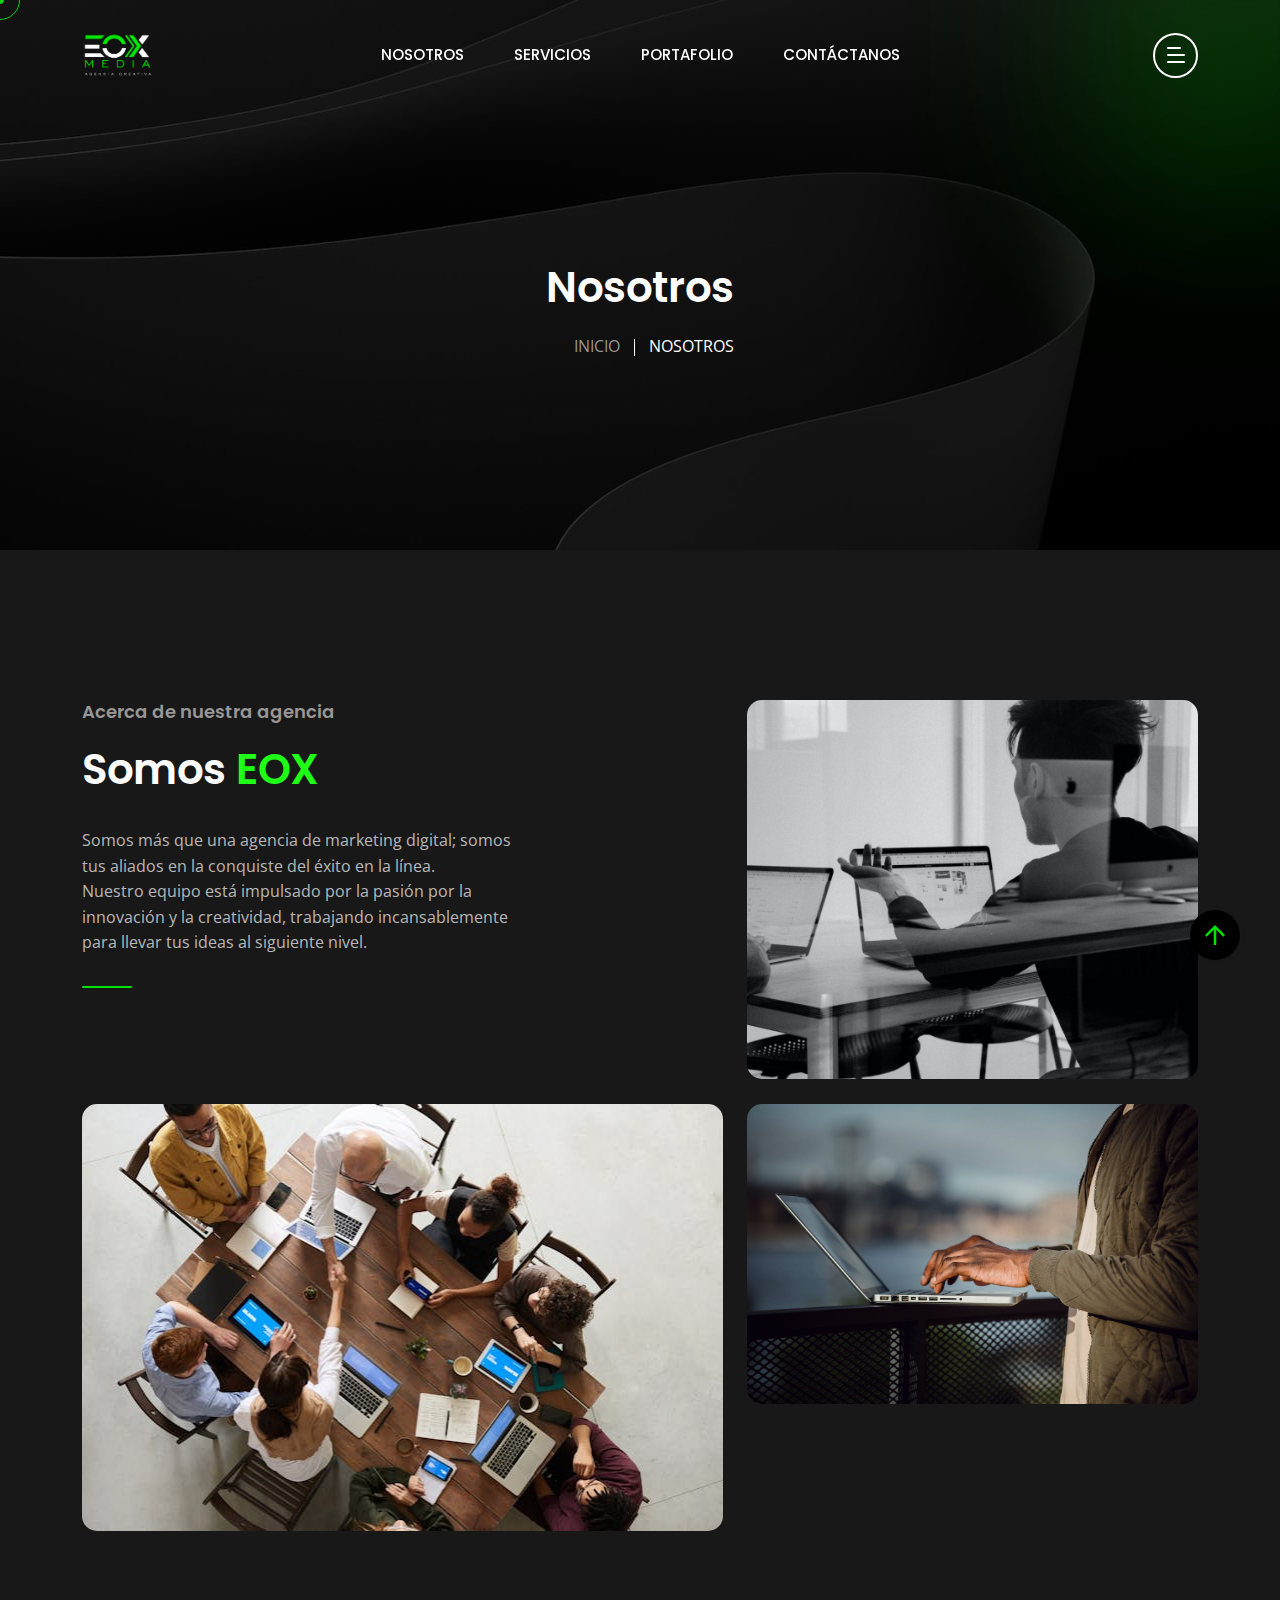
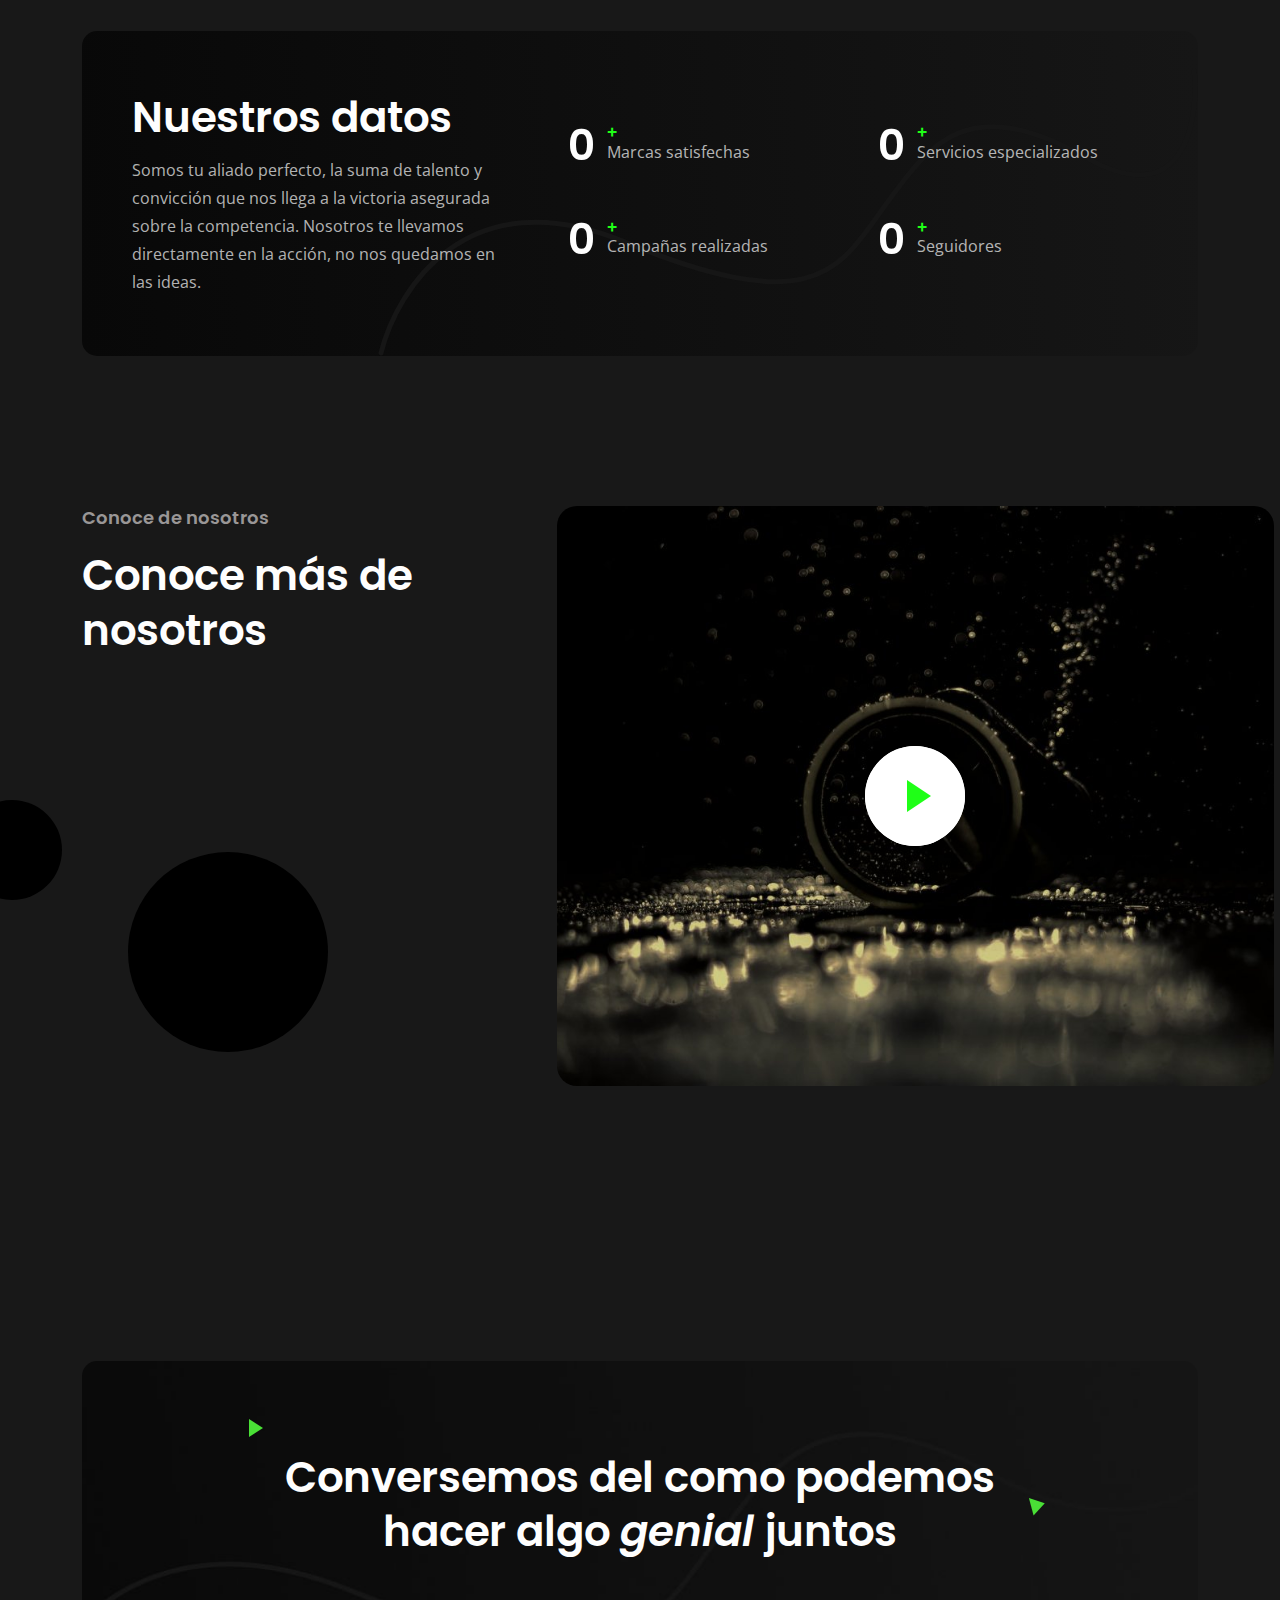
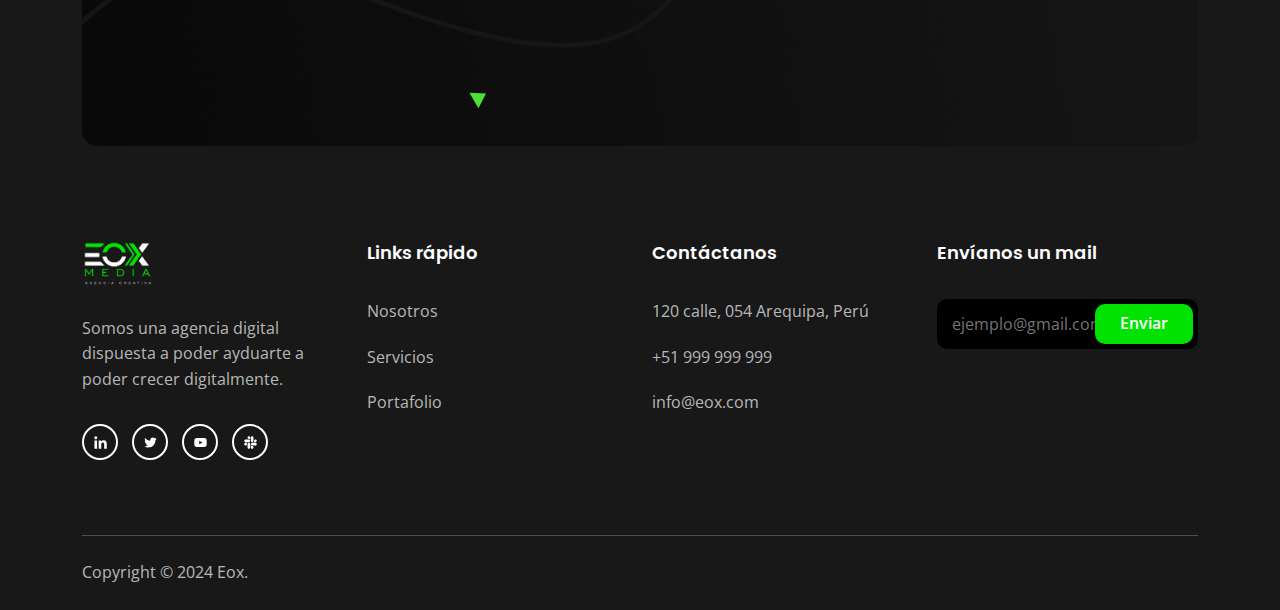
==== about.html @ 333c8440 "git" ====
<!DOCTYPE html>
<html class="no-js" lang="en">

<head>
  <!-- Meta Tags -->
  <meta charset="utf-8">
  <meta http-equiv="x-ua-compatible" content="ie=edge">
  <meta name="viewport" content="width=device-width, initial-scale=1">
  <meta name="author" content="Laralink">
  <!-- Favicon Icon -->
  <link rel="icon" href="assets/img/logo/eox_logo2.png">
  <!-- Site Title -->
  <title>EOX - Nosotros</title>
  <link rel="stylesheet" href="assets/css/plugins/bootstrap.min.css">
  <link rel="stylesheet" href="assets/css/plugins/lightgallery.min.css">
  <link rel="stylesheet" href="assets/css/plugins/slick.css">
  <link rel="stylesheet" href="assets/css/plugins/lightgallery.min.css">
  <link rel="stylesheet" href="assets/css/plugins/animate.css">
  <link rel="stylesheet" href="assets/css/style.css">
</head>

<body>
  <div class="cs-preloader cs-center">
    <div class="cs-preloader_in"></div>
  </div>
  <!-- Start Header Section -->
  <header class="cs-site_header cs-style1 text-uppercase cs-sticky_header">
    <div class="cs-main_header">
      <div class="container">
        <div class="cs-main_header_in">
          <div class="cs-main_header_left">
            <a class="cs-site_branding" href="index.html">
              <img src="assets/img/logo/eox_logo.png" alt="Logo">
            </a>
          </div>
          <div class="cs-main_header_center">
            <div class="cs-nav cs-primary_font cs-medium">
              <ul class="cs-nav_list">
                <li><a href="about.html">Nosotros</a></li>
                <li><a href="about.html">Servicios</a></li>
                <li><a href="about.html">Portafolio</a></li>
                <li><a href="about.html">Contáctanos</a></li>
              </ul>
            </div>
          </div>
          <div class="cs-main_header_right">
            <div class="cs-toolbox">
              <span class="cs-icon_btn">
                <span class="cs-icon_btn_in">
                  <span></span>
                  <span></span>
                  <span></span>
                  <span></span>
                </span>
              </span>
            </div>
          </div>
        </div>
      </div>
    </div>
  </header>
  <div class="cs-side_header">
    <button class="cs-close"></button>
    <div class="cs-side_header_overlay"></div>
    <div class="cs-side_header_in">
      <div class="cs-side_header_shape"></div>
      <a class="cs-site_branding" href="index.html">
        <img src="assets/img/logo/eox_logo.png" alt="Logo">
      </a>
      <div class="cs-side_header_box">
        <h2 class="cs-side_header_heading">¿Deseas contratar nuestros servicios? <br></h2>
      </div>
      <div class="cs-side_header_box">
        <h3 class="cs-side_header_title cs-primary_color">¡Contáctanos!</h3>
        <ul class="cs-contact_info cs-style1 cs-mp0">
          <li>
            <svg width="18" height="18" viewBox="0 0 18 18" fill="none" xmlns="http://www.w3.org/2000/svg">
              <path
                d="M17 12.5C15.75 12.5 14.55 12.3 13.43 11.93C13.08 11.82 12.69 11.9 12.41 12.17L10.21 14.37C7.38 12.93 5.06 10.62 3.62 7.79L5.82 5.58C6.1 5.31 6.18 4.92 6.07 4.57C5.7 3.45 5.5 2.25 5.5 1C5.5 0.45 5.05 0 4.5 0H1C0.45 0 0 0.45 0 1C0 10.39 7.61 18 17 18C17.55 18 18 17.55 18 17V13.5C18 12.95 17.55 12.5 17 12.5ZM9 0V10L12 7H18V0H9Z"
                fill="#17ff64" />
            </svg>
            <span>+51 999 999 999</span>
          </li>
          <li>
            <svg width="20" height="18" viewBox="0 0 20 18" fill="none" xmlns="http://www.w3.org/2000/svg">
              <path
                d="M20 6.98V16C20 17.1 19.1 18 18 18H2C0.9 18 0 17.1 0 16V4C0 2.9 0.9 2 2 2H12.1C12.04 2.32 12 2.66 12 3C12 4.48 12.65 5.79 13.67 6.71L10 9L2 4V6L10 11L15.3 7.68C15.84 7.88 16.4 8 17 8C18.13 8 19.16 7.61 20 6.98ZM14 3C14 4.66 15.34 6 17 6C18.66 6 20 4.66 20 3C20 1.34 18.66 0 17 0C15.34 0 14 1.34 14 3Z"
                fill="#17ff64" />
            </svg>
            <span>info@eox.com</span>
          </li>
          <li>
            <svg width="14" height="20" viewBox="0 0 14 20" fill="none" xmlns="http://www.w3.org/2000/svg">
              <path
                d="M7 0C3.13 0 0 3.13 0 7C0 12.25 7 20 7 20C7 20 14 12.25 14 7C14 3.13 10.87 0 7 0ZM7 9.5C5.62 9.5 4.5 8.38 4.5 7C4.5 5.62 5.62 4.5 7 4.5C8.38 4.5 9.5 5.62 9.5 7C9.5 8.38 8.38 9.5 7 9.5Z"
                fill="#17ff64" />
            </svg>
            <span>120 calle, 054 <br>Arequipa, Perú</span>
          </li>
        </ul>
      </div>
      <div class="cs-side_header_box">
        <h3 class="cs-side_header_title cs-primary_color">Envianos un mail</h3>
        <div class="cs-newsletter cs-style1">
          <form action="#" class="cs-newsletter_form">
            <input type="email" class="cs-newsletter_input" placeholder="ejemplo@gmail.com">
            <button class="cs-newsletter_btn"><span>Enviar</span></button>
          </form>
        </div>
      </div>
    </div>
  </div>
  <!-- End Header Section -->
  <!-- Start Hero -->
  <div class="cs-page_heading cs-style1 cs-center text-center cs-bg" data-src="assets/img/about_hero_bg.jpeg">
    <div class="container">
      <div class="cs-page_heading_in">
        <h1 class="cs-page_title cs-font_50 cs-white_color">Nosotros</h1>
        <ol class="breadcrumb text-uppercase">
          <li class="breadcrumb-item">
            <a href="index.html">Inicio</a>
          </li>
          <li class="breadcrumb-item active">Nosotros</li>
        </ol>
      </div>
    </div>
  </div>
  <!-- End Hero -->
  <div class="cs-height_150 cs-height_lg_80"></div>
  <section>
    <div class="container">
      <div class="row">
        <div class="col-xl-5 col-lg-7">
          <div class="cs-section_heading cs-style1">
            <h3 class="cs-section_subtitle">Acerca de nuestra agencia</h3>
            <h2 class="cs-section_title">Somos <span class="cs-accent_color">EOX</span> <br></h2>
            <div class="cs-height_30 cs-height_lg_20"></div>
            <p class="cs-m0">Somos más que una agencia de marketing digital; somos tus aliados en la conquiste del éxito
              en la línea.<br>Nuestro equipo está impulsado por la pasión por la innovación y la creatividad, trabajando
              incansablemente para llevar tus ideas al siguiente nivel.</p>
            <div class="cs-height_30 cs-height_lg_30"></div>
            <div class="cs-separator cs-accent_bg"></div>
            <div class="cs-height_25 cs-height_lg_40"></div>
          </div>
        </div>
        <div class="col-lg-5 offset-xl-2">
          <img src="assets/img/about_img_1.jpeg" alt="" class="w-100 cs-radius_15">
          <div class="cs-height_25 cs-height_lg_25"></div>
        </div>
        <div class="col-lg-7">
          <img src="assets/img/about2.jpg" alt="" class="w-100 cs-radius_15">
          <div class="cs-height_25 cs-height_lg_25"></div>
        </div>
        <div class="col-lg-5">
          <img src="assets/img/about3.jpg" alt="" class="w-100 cs-radius_15">
          <div class="cs-height_25 cs-height_lg_25"></div>
        </div>
      </div>
    </div>
  </section>
  <div class="cs-height_75 cs-height_lg_55"></div>
  <!-- Start FunFact -->
  <section>
    <div class="container">
      <div class="cs-funfact_wrap">
        <div class="cs-funfact_shape" data-src="assets/img/funfact_shape_bg.svg"></div>
        <div class="cs-funfact_left">
          <div class="cs-funfact_heading">
            <h2>Nuestros datos</h2>
            <p>Somos tu aliado perfecto, la suma de talento y convicción que nos llega a la victoria asegurada sobre la
              competencia. Nosotros te llevamos directamente en la acción, no nos quedamos en las ideas.</p>
          </div>
        </div>
        <div class="cs-funfact_right">
          <div class="cs-funfacts">
            <div class="cs-funfact cs-style1">
              <div class="cs-funfact_number cs-primary_font cs-semi_bold cs-primary_color">
                <span data-count-to="100" class="odometer"></span>
              </div>
              <div class="cs-funfact_text">
                <span class="cs-accent_color">+</span>
                <p>Marcas satisfechas</p>
              </div>
            </div>
            <div class="cs-funfact cs-style1">
              <div class="cs-funfact_number cs-primary_font cs-semi_bold cs-primary_color">
                <span data-count-to="10" class="odometer"></span>
              </div>
              <div class="cs-funfact_text">
                <span class="cs-accent_color">+</span>
                <p>Servicios especializados</p>
              </div>
            </div>
            <div class="cs-funfact cs-style1">
              <div class="cs-funfact_number cs-primary_font cs-semi_bold cs-primary_color">
                <span data-count-to="30" class="odometer"></span>
              </div>
              <div class="cs-funfact_text">
                <span class="cs-accent_color">+</span>
                <p>Campañas realizadas</p>
              </div>
            </div>
            <div class="cs-funfact cs-style1">
              <div class="cs-funfact_number cs-primary_font cs-semi_bold cs-primary_color">
                <span data-count-to="150" class="odometer"></span>
              </div>
              <div class="cs-funfact_text">
                <span class="cs-accent_color">+</span>
                <p>Seguidores</p>
              </div>
            </div>
          </div>
        </div>
      </div>
    </div>
  </section>
  <!-- End FunFact -->
  <!-- Start Video Block Section -->
  <section class="cs-shape_wrap_4 cs-parallax">
    <div class="cs-shape_4 cs-to_up"></div>
    <div class="cs-shape_4 cs-to_right"></div>
    <div class="cs-height_150 cs-height_lg_80"></div>
    <div class="container">
      <div class="row">
        <div class="col-lg-5 col-xl-4">
          <div class="cs-section_heading cs-style1">
            <h3 class="cs-section_subtitle">Conoce de nosotros</h3>
            <h2 class="cs-section_title">Conoce más de nosotros</h2>
            <div class="cs-height_45 cs-height_lg_20"></div>
            <a href="about.html" class="cs-text_btn wow fadeInLeft" data-wow-duration="0.8s" data-wow-delay="0.2s">
              <svg width="26" height="12" viewBox="0 0 26 12" fill="none" xmlns="http://www.w3.org/2000/svg">
                <path
                  d="M25.5303 6.53033C25.8232 6.23744 25.8232 5.76256 25.5303 5.46967L20.7574 0.696699C20.4645 0.403806 19.9896 0.403806 19.6967 0.696699C19.4038 0.989593 19.4038 1.46447 19.6967 1.75736L23.9393 6L19.6967 10.2426C19.4038 10.5355 19.4038 11.0104 19.6967 11.3033C19.9896 11.5962 20.4645 11.5962 20.7574 11.3033L25.5303 6.53033ZM0 6.75H25V5.25H0V6.75Z"
                  fill="currentColor"></path>
              </svg>
            </a>
          </div>
          <div class="cs-height_45 cs-height_lg_45"></div>
        </div>
        <div class="col-lg-7 offset-xl-1">
          <div class="cs-half_screen">
            <a href="https://www.youtube.com/watch?v=aWjULkeiQbQ"
              class="cs-video_block cs-style1 cs-size1 cs-video_open cs-bg" data-src="assets/img/video_bg.jpeg">
              <span class="cs-player_btn cs-accent_color">
                <span></span>
              </span>
            </a>
          </div>
        </div>
      </div>
    </div>
    <div class="cs-height_125 cs-height_lg_70"></div>
  </section>
  <!-- End Video Block Section -->

  <div class="cs-height_150 cs-height_lg_80"></div>
  <!-- Start CTA -->
  <section>
    <div class="container">
      <div class="cs-cta cs-style1 cs-bg text-center cs-shape_wrap_1 cs-position_1" data-src="assets/img/cta_bg.jpeg">
        <div class="cs-shape_1"></div>
        <div class="cs-shape_1"></div>
        <div class="cs-shape_1"></div>
        <div class="cs-cta_in">
          <h2 class="cs-cta_title cs-semi_bold cs-m0">Conversemos del como podemos <br>hacer algo <i>genial<span>
              </span> </i> juntos</h2>
          <div class="cs-height_70 cs-height_lg_30"></div>
          <a href="contact.html" class="cs-text_btn wow fadeInUp" data-wow-duration="0.8s" data-wow-delay="0.2s">
            <span>Conversemos</span>
            <svg width="26" height="12" viewBox="0 0 26 12" fill="none" xmlns="http://www.w3.org/2000/svg">
              <path
                d="M25.5307 6.53033C25.8236 6.23744 25.8236 5.76256 25.5307 5.46967L20.7577 0.696699C20.4648 0.403806 19.99 0.403806 19.6971 0.696699C19.4042 0.989593 19.4042 1.46447 19.6971 1.75736L23.9397 6L19.6971 10.2426C19.4042 10.5355 19.4042 11.0104 19.6971 11.3033C19.99 11.5962 20.4648 11.5962 20.7577 11.3033L25.5307 6.53033ZM0.000366211 6.75H25.0004V5.25H0.000366211V6.75Z"
                fill="currentColor" />
            </svg>
          </a>
        </div>
      </div>
    </div>
  </section>
  <!-- End CTA -->
  <!-- Start Footer -->
  <footer class="cs-fooer">
    <div class="cs-fooer_main">
      <div class="container">
        <div class="row">
          <div class="col-lg-3 col-sm-6">
            <div class="cs-footer_item">
              <div class="cs-text_widget cs-site_branding">
                <img src="assets/img/logo/eox_logo.png" alt="">
                <p>Somos una agencia digital dispuesta a poder ayduarte a poder crecer digitalmente.</p>
              </div>
              <div class="cs-social_btns cs-style1">
                <a href="#" class="cs-center">
                  <svg width="15" height="15" viewBox="0 0 15 15" fill="none" xmlns="http://www.w3.org/2000/svg">
                    <path
                      d="M4.04799 13.7497H1.45647V5.4043H4.04799V13.7497ZM2.75084 4.2659C1.92215 4.2659 1.25 3.57952 1.25 2.75084C1.25 2.35279 1.40812 1.97105 1.68958 1.68958C1.97105 1.40812 2.35279 1.25 2.75084 1.25C3.14888 1.25 3.53063 1.40812 3.81209 1.68958C4.09355 1.97105 4.25167 2.35279 4.25167 2.75084C4.25167 3.57952 3.57924 4.2659 2.75084 4.2659ZM13.7472 13.7497H11.1613V9.68722C11.1613 8.71903 11.1417 7.4774 9.81389 7.4774C8.46652 7.4774 8.26004 8.5293 8.26004 9.61747V13.7497H5.67132V5.4043H8.15681V6.54269H8.19308C8.53906 5.887 9.38421 5.19503 10.6451 5.19503C13.2679 5.19503 13.75 6.92215 13.75 9.16546V13.7497H13.7472Z"
                      fill="white" />
                  </svg>
                </a>
                <a href="#" class="cs-center">
                  <svg width="13" height="11" viewBox="0 0 13 11" fill="none" xmlns="http://www.w3.org/2000/svg">
                    <path
                      d="M11.4651 2.95396C11.4731 3.065 11.4731 3.17606 11.4731 3.2871C11.4731 6.67383 8.89535 10.5761 4.18402 10.5761C2.73255 10.5761 1.38421 10.1557 0.25 9.42608C0.456226 9.44986 0.654494 9.4578 0.868655 9.4578C2.06629 9.4578 3.16879 9.0533 4.04918 8.36326C2.92291 8.33946 1.97906 7.60183 1.65386 6.5866C1.81251 6.61038 1.97112 6.62624 2.1377 6.62624C2.36771 6.62624 2.59774 6.59451 2.81188 6.53901C1.63802 6.30105 0.757595 5.26996 0.757595 4.02472V3.99301C1.09864 4.18336 1.49524 4.30233 1.91558 4.31818C1.22554 3.85814 0.773464 3.07294 0.773464 2.1846C0.773464 1.70872 0.900344 1.27249 1.12244 0.891774C2.38355 2.44635 4.27919 3.46156 6.40481 3.57262C6.36516 3.38226 6.34136 3.184 6.34136 2.9857C6.34136 1.57388 7.4835 0.423828 8.90323 0.423828C9.64086 0.423828 10.3071 0.733156 10.7751 1.23284C11.354 1.1218 11.9093 0.907643 12.401 0.614185C12.2106 1.20906 11.8061 1.70875 11.2748 2.02598C11.7903 1.97049 12.29 1.82769 12.75 1.62942C12.4011 2.13702 11.9648 2.5891 11.4651 2.95396V2.95396Z"
                      fill="white" />
                  </svg>
                </a>
                <a href="#" class="cs-center">
                  <svg width="13" height="9" viewBox="0 0 13 9" fill="none" xmlns="http://www.w3.org/2000/svg">
                    <path
                      d="M12.4888 1.48066C12.345 0.939353 11.9215 0.513038 11.3837 0.368362C10.4089 0.105469 6.5 0.105469 6.5 0.105469C6.5 0.105469 2.59116 0.105469 1.61633 0.368362C1.07853 0.513061 0.65496 0.939353 0.5112 1.48066C0.25 2.4618 0.25 4.50887 0.25 4.50887C0.25 4.50887 0.25 6.55595 0.5112 7.53709C0.65496 8.0784 1.07853 8.48695 1.61633 8.63163C2.59116 8.89452 6.5 8.89452 6.5 8.89452C6.5 8.89452 10.4088 8.89452 11.3837 8.63163C11.9215 8.48695 12.345 8.0784 12.4888 7.53709C12.75 6.55595 12.75 4.50887 12.75 4.50887C12.75 4.50887 12.75 2.4618 12.4888 1.48066V1.48066ZM5.22158 6.36746V2.65029L8.48861 4.50892L5.22158 6.36746V6.36746Z"
                      fill="white" />
                  </svg>
                </a>
                <a href="#" class="cs-center">
                  <svg width="13" height="13" viewBox="0 0 13 13" fill="none" xmlns="http://www.w3.org/2000/svg">
                    <path
                      d="M2.87612 8.149C2.87612 8.87165 2.28571 9.46205 1.56306 9.46205C0.840402 9.46205 0.25 8.87165 0.25 8.149C0.25 7.42634 0.840402 6.83594 1.56306 6.83594H2.87612V8.149ZM3.53795 8.149C3.53795 7.42634 4.12835 6.83594 4.851 6.83594C5.57366 6.83594 6.16406 7.42634 6.16406 8.149V11.4369C6.16406 12.1596 5.57366 12.75 4.851 12.75C4.12835 12.75 3.53795 12.1596 3.53795 11.4369V8.149ZM4.851 2.87612C4.12835 2.87612 3.53795 2.28571 3.53795 1.56306C3.53795 0.840402 4.12835 0.25 4.851 0.25C5.57366 0.25 6.16406 0.840402 6.16406 1.56306V2.87612H4.851V2.87612ZM4.851 3.53795C5.57366 3.53795 6.16406 4.12835 6.16406 4.851C6.16406 5.57366 5.57366 6.16406 4.851 6.16406H1.56306C0.840402 6.16406 0.25 5.57366 0.25 4.851C0.25 4.12835 0.840402 3.53795 1.56306 3.53795H4.851V3.53795ZM10.1239 4.851C10.1239 4.12835 10.7143 3.53795 11.4369 3.53795C12.1596 3.53795 12.75 4.12835 12.75 4.851C12.75 5.57366 12.1596 6.16406 11.4369 6.16406H10.1239V4.851V4.851ZM9.46205 4.851C9.46205 5.57366 8.87165 6.16406 8.149 6.16406C7.42634 6.16406 6.83594 5.57366 6.83594 4.851V1.56306C6.83594 0.840402 7.42634 0.25 8.149 0.25C8.87165 0.25 9.46205 0.840402 9.46205 1.56306V4.851V4.851ZM8.149 10.1239C8.87165 10.1239 9.46205 10.7143 9.46205 11.4369C9.46205 12.1596 8.87165 12.75 8.149 12.75C7.42634 12.75 6.83594 12.1596 6.83594 11.4369V10.1239H8.149ZM8.149 9.46205C7.42634 9.46205 6.83594 8.87165 6.83594 8.149C6.83594 7.42634 7.42634 6.83594 8.149 6.83594H11.4369C12.1596 6.83594 12.75 7.42634 12.75 8.149C12.75 8.87165 12.1596 9.46205 11.4369 9.46205H8.149Z"
                      fill="white" />
                  </svg>
                </a>
              </div>
            </div>
          </div>
          <div class="col-lg-3 col-sm-6">
            <div class="cs-footer_item">
              <h2 class="cs-widget_title">Links rápido</h2>
              <ul class="cs-menu_widget cs-mp0">
                <li><a href="service-details.html">Nosotros</a></li>
                <li><a href="service-details.html">Servicios</a></li>
                <li><a href="service-details.html">Portafolio</a></li>
              </ul>
            </div>
          </div>
          <div class="col-lg-3 col-sm-6">
            <div class="cs-footer_item">
              <h2 class="cs-widget_title">Contáctanos</h2>
              <ul class="cs-menu_widget cs-mp0">
                <li>120 calle, 054 Arequipa, Perú</li>
                <li>+51 999 999 999</li>
                <li>info@eox.com</li>
              </ul>
            </div>
          </div>
          <div class="col-lg-3 col-sm-6">
            <div class="cs-footer_item">
              <h2 class="cs-widget_title">Envíanos un mail</h2>
              <div class="cs-newsletter cs-style1">
                <form action="#" class="cs-newsletter_form">
                  <input type="email" class="cs-newsletter_input" placeholder="ejemplo@gmail.com">
                  <button class="cs-newsletter_btn"><span>Enviar</span></button>
                </form>
              </div>
            </div>
          </div>
        </div>
      </div>
    </div>
    <div class="container">
      <div class="cs-bottom_footer">
        <div class="cs-bottom_footer_left">
          <div class="cs-copyright">Copyright © 2024 Eox.</div>
        </div>
      </div>
    </div>
  </footer>
  <!-- End Footer -->
  <span class="cs-scrollup">
    <svg width="20" height="20" viewBox="0 0 20 20" fill="none" xmlns="http://www.w3.org/2000/svg">
      <path d="M0 10L1.7625 11.7625L8.75 4.7875V20H11.25V4.7875L18.225 11.775L20 10L10 0L0 10Z" fill="currentColor" />
    </svg>
  </span>
  <!-- Start Video Popup -->
  <div class="cs-video_popup">
    <div class="cs-video_popup_overlay"></div>
    <div class="cs-video_popup_content">
      <div class="cs-video_popup_layer"></div>
      <div class="cs-video_popup_container">
        <div class="cs-video_popup_align">
          <div class="embed-responsive embed-responsive-16by9">
            <iframe class="embed-responsive-item" src="about:blank"></iframe>
          </div>
        </div>
        <div class="cs-video_popup_close"></div>
      </div>
    </div>
  </div>
  <!-- End Video Popup -->
  <!-- Script -->
  <script src="assets/js/plugins/jquery-3.6.0.min.js"></script>
  <script src="assets/js/plugins/isotope.pkg.min.js"></script>
  <script src="assets/js/plugins/jquery.slick.min.js"></script>
  <script src="assets/js/plugins/jquery.counter.min.js"></script>
  <script src="assets/js/plugins/lightgallery.min.js"></script>
  <script src="assets/js/plugins/wow.min.js"></script>
  <script src="assets/js/plugins/gsap.min.js"></script>
  <script src="assets/js/main.js"></script>
</body>

</html>
---- assets/css/plugins/lightgallery.min.css ----
.lg-sub-html,
.lg-toolbar {
  background-color: transparent;
}
@font-face {
  font-family: lg;
  src: url(../../fonts/lg.eot?n1z373);
  src: url(../../fonts/lg.eot?#iefixn1z373) format("embedded-opentype"),
    url(../../fonts/lg.woff?n1z373) format("woff"),
    url(../../fonts/lg.ttf?n1z373) format("truetype"),
    url(../../fonts/lg.svg?n1z373#lg) format("svg");
  font-weight: 400;
  font-style: normal;
}
.lg-icon {
  font-family: lg;
  speak: none;
  font-style: normal;
  font-weight: 400;
  font-variant: normal;
  text-transform: none;
  line-height: 1;
  -webkit-font-smoothing: antialiased;
  -moz-osx-font-smoothing: grayscale;
}
.lg-actions .lg-next,
.lg-actions .lg-prev {
  background-color: transparent;
  border-radius: 2px;
  color: #111;
  cursor: pointer;
  display: block;
  font-size: 22px;
  margin-top: -10px;
  padding: 8px 10px 9px;
  position: absolute;
  top: 50%;
  z-index: 1080;
  border: none;
  outline: 0;
}
.lg-actions .lg-next.disabled,
.lg-actions .lg-prev.disabled {
  pointer-events: none;
  opacity: 0.5;
}
.lg-actions .lg-next:hover,
.lg-actions .lg-prev:hover {
  color: rgba(17, 17, 17, 0.7);
}
.lg-actions .lg-next {
  right: 20px;
}
.lg-actions .lg-next:before {
  content: "\e095";
}
.lg-actions .lg-prev {
  left: 20px;
}
.lg-actions .lg-prev:after {
  content: "\e094";
}
@-webkit-keyframes lg-right-end {
  0%,
  100% {
    left: 0;
  }
  50% {
    left: -30px;
  }
}
@-moz-keyframes lg-right-end {
  0%,
  100% {
    left: 0;
  }
  50% {
    left: -30px;
  }
}
@-ms-keyframes lg-right-end {
  0%,
  100% {
    left: 0;
  }
  50% {
    left: -30px;
  }
}
@keyframes lg-right-end {
  0%,
  100% {
    left: 0;
  }
  50% {
    left: -30px;
  }
}
@-webkit-keyframes lg-left-end {
  0%,
  100% {
    left: 0;
  }
  50% {
    left: 30px;
  }
}
@-moz-keyframes lg-left-end {
  0%,
  100% {
    left: 0;
  }
  50% {
    left: 30px;
  }
}
@-ms-keyframes lg-left-end {
  0%,
  100% {
    left: 0;
  }
  50% {
    left: 30px;
  }
}
@keyframes lg-left-end {
  0%,
  100% {
    left: 0;
  }
  50% {
    left: 30px;
  }
}
.lg-outer.lg-right-end .lg-object {
  -webkit-animation: lg-right-end 0.3s;
  -o-animation: lg-right-end 0.3s;
  animation: lg-right-end 0.3s;
  position: relative;
}
.lg-outer.lg-left-end .lg-object {
  -webkit-animation: lg-left-end 0.3s;
  -o-animation: lg-left-end 0.3s;
  animation: lg-left-end 0.3s;
  position: relative;
}
.lg-toolbar {
  z-index: 1082;
  left: 0;
  position: absolute;
  top: 0;
  width: 100%;
}
.lg-toolbar .lg-icon {
  color: #111;
  cursor: pointer;
  float: right;
  font-size: 24px;
  height: 47px;
  line-height: 27px;
  padding: 10px 0;
  text-align: center;
  width: 45px;
  text-decoration: none !important;
  outline: 0;
  -webkit-transition: color 0.2s linear;
  -o-transition: color 0.2s linear;
  transition: color 0.2s linear;
}
.lg-toolbar .lg-icon:hover {
  color: rgba(17, 17, 17, 0.7);
}
.lg-toolbar .lg-close:after {
  content: "\e070";
}
.lg-toolbar .lg-download:after {
  content: "\e0f2";
}
.lg-sub-html {
  bottom: 0;
  color: #eee;
  font-size: 16px;
  left: 0;
  padding: 10px 40px;
  position: fixed;
  right: 0;
  text-align: center;
  z-index: 1080;
}
.lg-sub-html h4 {
  margin: 0;
  font-size: 13px;
  font-weight: 700;
}
.lg-sub-html p {
  font-size: 12px;
  margin: 5px 0 0;
}
#lg-counter {
  color: #111;
  display: inline-block;
  font-size: 14px;
  font-weight: 500;
  padding-left: 20px;
  padding-top: 12px;
  vertical-align: middle;
}
.lg-next,
.lg-prev,
.lg-toolbar {
  opacity: 1;
  -webkit-transition: -webkit-transform 0.35s cubic-bezier(0, 0, 0.25, 1) 0s,
    opacity 0.35s cubic-bezier(0, 0, 0.25, 1) 0s, color 0.2s linear;
  -moz-transition: -moz-transform 0.35s cubic-bezier(0, 0, 0.25, 1) 0s,
    opacity 0.35s cubic-bezier(0, 0, 0.25, 1) 0s, color 0.2s linear;
  -o-transition: -o-transform 0.35s cubic-bezier(0, 0, 0.25, 1) 0s,
    opacity 0.35s cubic-bezier(0, 0, 0.25, 1) 0s, color 0.2s linear;
  transition: transform 0.35s cubic-bezier(0, 0, 0.25, 1) 0s,
    opacity 0.35s cubic-bezier(0, 0, 0.25, 1) 0s, color 0.2s linear;
}
.lg-hide-items .lg-prev {
  opacity: 0;
  -webkit-transform: translate3d(-10px, 0, 0);
  transform: translate3d(-10px, 0, 0);
}
.lg-hide-items .lg-next {
  opacity: 0;
  -webkit-transform: translate3d(10px, 0, 0);
  transform: translate3d(10px, 0, 0);
}
.lg-hide-items .lg-toolbar {
  opacity: 0;
  -webkit-transform: translate3d(0, -10px, 0);
  transform: translate3d(0, -10px, 0);
}
body:not(.lg-from-hash) .lg-outer.lg-start-zoom .lg-object {
  -webkit-transform: scale3d(0.5, 0.5, 0.5);
  transform: scale3d(0.5, 0.5, 0.5);
  opacity: 0;
  -webkit-transition: -webkit-transform 250ms cubic-bezier(0, 0, 0.25, 1) 0s,
    opacity 250ms cubic-bezier(0, 0, 0.25, 1) !important;
  -moz-transition: -moz-transform 250ms cubic-bezier(0, 0, 0.25, 1) 0s,
    opacity 250ms cubic-bezier(0, 0, 0.25, 1) !important;
  -o-transition: -o-transform 250ms cubic-bezier(0, 0, 0.25, 1) 0s,
    opacity 250ms cubic-bezier(0, 0, 0.25, 1) !important;
  transition: transform 250ms cubic-bezier(0, 0, 0.25, 1) 0s,
    opacity 250ms cubic-bezier(0, 0, 0.25, 1) !important;
  -webkit-transform-origin: 50% 50%;
  -moz-transform-origin: 50% 50%;
  -ms-transform-origin: 50% 50%;
  transform-origin: 50% 50%;
}
body:not(.lg-from-hash)
  .lg-outer.lg-start-zoom
  .lg-item.lg-complete
  .lg-object {
  -webkit-transform: scale3d(1, 1, 1);
  transform: scale3d(1, 1, 1);
  opacity: 1;
}
.lg-outer .lg-thumb-outer {
  background-color: #0d0a0a;
  bottom: 0;
  position: absolute;
  width: 100%;
  z-index: 1080;
  max-height: 350px;
  -webkit-transform: translate3d(0, 100%, 0);
  transform: translate3d(0, 100%, 0);
  -webkit-transition: -webkit-transform 0.25s cubic-bezier(0, 0, 0.25, 1) 0s;
  -moz-transition: -moz-transform 0.25s cubic-bezier(0, 0, 0.25, 1) 0s;
  -o-transition: -o-transform 0.25s cubic-bezier(0, 0, 0.25, 1) 0s;
  transition: transform 0.25s cubic-bezier(0, 0, 0.25, 1) 0s;
}
.lg-outer .lg-thumb-outer.lg-grab .lg-thumb-item {
  cursor: -webkit-grab;
  cursor: -moz-grab;
  cursor: -o-grab;
  cursor: -ms-grab;
  cursor: grab;
}
.lg-outer .lg-thumb-outer.lg-grabbing .lg-thumb-item {
  cursor: move;
  cursor: -webkit-grabbing;
  cursor: -moz-grabbing;
  cursor: -o-grabbing;
  cursor: -ms-grabbing;
  cursor: grabbing;
}
.lg-outer .lg-thumb-outer.lg-dragging .lg-thumb {
  -webkit-transition-duration: 0s !important;
  transition-duration: 0s !important;
}
.lg-outer.lg-thumb-open .lg-thumb-outer {
  -webkit-transform: translate3d(0, 0, 0);
  transform: translate3d(0, 0, 0);
}
.lg-outer .lg-thumb {
  padding: 10px 0;
  height: 100%;
  margin-bottom: -5px;
}
.lg-outer .lg-thumb-item {
  cursor: pointer;
  float: left;
  overflow: hidden;
  height: 100%;
  border: 2px solid #fff;
  border-radius: 4px;
  margin-bottom: 5px;
}
@media (min-width: 1025px) {
  .lg-outer .lg-thumb-item {
    -webkit-transition: border-color 0.25s ease;
    -o-transition: border-color 0.25s ease;
    transition: border-color 0.25s ease;
  }
}
.lg-outer .lg-thumb-item.active,
.lg-outer .lg-thumb-item:hover {
  border-color: #a90707;
}
.lg-outer .lg-thumb-item img {
  width: 100%;
  height: 100%;
  object-fit: cover;
  border-radius: 2px;
}
.lg-outer.lg-has-thumb .lg-item {
  padding-bottom: 120px;
}
.lg-outer.lg-can-toggle .lg-item {
  padding-bottom: 0;
}
.lg-outer.lg-pull-caption-up .lg-sub-html {
  -webkit-transition: bottom 0.25s ease;
  -o-transition: bottom 0.25s ease;
  transition: bottom 0.25s ease;
}
.lg-outer.lg-pull-caption-up.lg-thumb-open .lg-sub-html {
  bottom: 100px;
}
.lg-outer .lg-toogle-thumb {
  background-color: #0d0a0a;
  border-radius: 2px 2px 0 0;
  color: #999;
  cursor: pointer;
  font-size: 24px;
  height: 39px;
  line-height: 27px;
  padding: 5px 0;
  position: absolute;
  right: 20px;
  text-align: center;
  top: -39px;
  width: 50px;
}
.lg-outer .lg-toogle-thumb:hover,
.lg-outer.lg-dropdown-active #lg-share {
  color: #fff;
}
.lg-outer .lg-toogle-thumb:after {
  content: "\e1ff";
}
.lg-outer .lg-video-cont {
  display: inline-block;
  vertical-align: middle;
  max-width: 1140px;
  max-height: 100%;
  width: 100%;
  padding: 0 5px;
}
.lg-outer .lg-video {
  width: 100%;
  height: 0;
  padding-bottom: 56.25%;
  overflow: hidden;
  position: relative;
}
.lg-outer .lg-video .lg-object {
  display: inline-block;
  position: absolute;
  top: 0;
  left: 0;
  width: 100% !important;
  height: 100% !important;
}
.lg-outer .lg-video .lg-video-play {
  width: 84px;
  height: 59px;
  position: absolute;
  left: 50%;
  top: 50%;
  margin-left: -42px;
  margin-top: -30px;
  z-index: 1080;
  cursor: pointer;
}
.lg-outer .lg-has-iframe .lg-video {
  -webkit-overflow-scrolling: touch;
  overflow: auto;
}
.lg-outer .lg-has-vimeo .lg-video-play {
  background: url(../img/vimeo-play.png) no-repeat;
}
.lg-outer .lg-has-vimeo:hover .lg-video-play {
  background: url(../img/vimeo-play.png) 0 -58px no-repeat;
}
.lg-outer .lg-has-html5 .lg-video-play {
  background: url(../img/video-play.png) no-repeat;
  height: 64px;
  margin-left: -32px;
  margin-top: -32px;
  width: 64px;
  opacity: 0.8;
}
.lg-outer .lg-has-html5:hover .lg-video-play {
  opacity: 1;
}
.lg-outer .lg-has-youtube .lg-video-play {
  background: url(../img/youtube-play.png) no-repeat;
}
.lg-outer .lg-has-youtube:hover .lg-video-play {
  background: url(../img/youtube-play.png) 0 -60px no-repeat;
}
.lg-outer .lg-video-object {
  width: 100% !important;
  height: 100% !important;
  position: absolute;
  top: 0;
  left: 0;
}
.lg-outer .lg-has-video .lg-video-object {
  visibility: hidden;
}
.lg-outer .lg-has-video.lg-video-playing .lg-object,
.lg-outer .lg-has-video.lg-video-playing .lg-video-play {
  display: none;
}
.lg-outer .lg-has-video.lg-video-playing .lg-video-object {
  visibility: visible;
}
.lg-progress-bar {
  background-color: #333;
  height: 5px;
  left: 0;
  position: absolute;
  top: 0;
  width: 100%;
  z-index: 1083;
  opacity: 0;
  -webkit-transition: opacity 80ms ease 0s;
  -moz-transition: opacity 80ms ease 0s;
  -o-transition: opacity 80ms ease 0s;
  transition: opacity 80ms ease 0s;
}
.lg-progress-bar .lg-progress {
  background-color: #a90707;
  height: 5px;
  width: 0;
}
.lg-progress-bar.lg-start .lg-progress {
  width: 100%;
}
.lg-show-autoplay .lg-progress-bar {
  opacity: 1;
}
.lg-autoplay-button:after {
  content: "\e01d";
}
.lg-show-autoplay .lg-autoplay-button:after {
  content: "\e01a";
}
.lg-outer.lg-css3.lg-zoom-dragging .lg-item.lg-complete.lg-zoomable .lg-image,
.lg-outer.lg-css3.lg-zoom-dragging
  .lg-item.lg-complete.lg-zoomable
  .lg-img-wrap {
  -webkit-transition-duration: 0s;
  transition-duration: 0s;
}
.lg-outer.lg-use-transition-for-zoom
  .lg-item.lg-complete.lg-zoomable
  .lg-img-wrap {
  -webkit-transition: -webkit-transform 0.3s cubic-bezier(0, 0, 0.25, 1) 0s;
  -moz-transition: -moz-transform 0.3s cubic-bezier(0, 0, 0.25, 1) 0s;
  -o-transition: -o-transform 0.3s cubic-bezier(0, 0, 0.25, 1) 0s;
  transition: transform 0.3s cubic-bezier(0, 0, 0.25, 1) 0s;
}
.lg-outer.lg-use-left-for-zoom .lg-item.lg-complete.lg-zoomable .lg-img-wrap {
  -webkit-transition: left 0.3s cubic-bezier(0, 0, 0.25, 1) 0s,
    top 0.3s cubic-bezier(0, 0, 0.25, 1) 0s;
  -moz-transition: left 0.3s cubic-bezier(0, 0, 0.25, 1) 0s,
    top 0.3s cubic-bezier(0, 0, 0.25, 1) 0s;
  -o-transition: left 0.3s cubic-bezier(0, 0, 0.25, 1) 0s,
    top 0.3s cubic-bezier(0, 0, 0.25, 1) 0s;
  transition: left 0.3s cubic-bezier(0, 0, 0.25, 1) 0s,
    top 0.3s cubic-bezier(0, 0, 0.25, 1) 0s;
}
.lg-outer .lg-item.lg-complete.lg-zoomable .lg-img-wrap {
  -webkit-transform: translate3d(0, 0, 0);
  transform: translate3d(0, 0, 0);
  -webkit-backface-visibility: hidden;
  -moz-backface-visibility: hidden;
  backface-visibility: hidden;
}
.lg-outer .lg-item.lg-complete.lg-zoomable .lg-image {
  -webkit-transform: scale3d(1, 1, 1);
  transform: scale3d(1, 1, 1);
  -webkit-transition: -webkit-transform 0.3s cubic-bezier(0, 0, 0.25, 1) 0s,
    opacity 0.15s !important;
  -moz-transition: -moz-transform 0.3s cubic-bezier(0, 0, 0.25, 1) 0s,
    opacity 0.15s !important;
  -o-transition: -o-transform 0.3s cubic-bezier(0, 0, 0.25, 1) 0s, opacity 0.15s !important;
  transition: transform 0.3s cubic-bezier(0, 0, 0.25, 1) 0s, opacity 0.15s !important;
  -webkit-transform-origin: 0 0;
  -moz-transform-origin: 0 0;
  -ms-transform-origin: 0 0;
  transform-origin: 0 0;
  -webkit-backface-visibility: hidden;
  -moz-backface-visibility: hidden;
  backface-visibility: hidden;
}
#lg-zoom-in:after {
  content: "\e311";
}
#lg-actual-size {
  font-size: 20px;
}
#lg-actual-size:after {
  content: "\e033";
}
#lg-zoom-out {
  opacity: 0.5;
  pointer-events: none;
}
#lg-zoom-out:after {
  content: "\e312";
}
.lg-zoomed #lg-zoom-out {
  opacity: 1;
  pointer-events: auto;
}
.lg-outer .lg-pager-outer {
  bottom: 60px;
  left: 0;
  position: absolute;
  right: 0;
  text-align: center;
  z-index: 1080;
  height: 10px;
}
.lg-outer .lg-pager-outer.lg-pager-hover .lg-pager-cont {
  overflow: visible;
}
.lg-outer .lg-pager-cont {
  cursor: pointer;
  display: inline-block;
  overflow: hidden;
  position: relative;
  vertical-align: top;
  margin: 0 5px;
}
.lg-outer .lg-pager-cont:hover .lg-pager-thumb-cont {
  opacity: 1;
  -webkit-transform: translate3d(0, 0, 0);
  transform: translate3d(0, 0, 0);
}
.lg-outer .lg-pager-cont.lg-pager-active .lg-pager {
  box-shadow: 0 0 0 2px #fff inset;
}
.lg-outer .lg-pager-thumb-cont {
  background-color: #fff;
  color: #fff;
  bottom: 100%;
  height: 83px;
  left: 0;
  margin-bottom: 20px;
  margin-left: -60px;
  opacity: 0;
  padding: 5px;
  position: absolute;
  width: 120px;
  border-radius: 3px;
  -webkit-transition: opacity 0.15s ease 0s, -webkit-transform 0.15s ease 0s;
  -moz-transition: opacity 0.15s ease 0s, -moz-transform 0.15s ease 0s;
  -o-transition: opacity 0.15s ease 0s, -o-transform 0.15s ease 0s;
  transition: opacity 0.15s ease 0s, transform 0.15s ease 0s;
  -webkit-transform: translate3d(0, 5px, 0);
  transform: translate3d(0, 5px, 0);
}
.lg-outer .lg-pager-thumb-cont img {
  width: 100%;
  height: 100%;
}
.lg-outer .lg-pager {
  background-color: rgba(255, 255, 255, 0.5);
  border-radius: 50%;
  box-shadow: 0 0 0 8px rgba(255, 255, 255, 0.7) inset;
  display: block;
  height: 12px;
  -webkit-transition: box-shadow 0.3s ease 0s;
  -o-transition: box-shadow 0.3s ease 0s;
  transition: box-shadow 0.3s ease 0s;
  width: 12px;
}
.lg-outer .lg-pager:focus,
.lg-outer .lg-pager:hover {
  box-shadow: 0 0 0 8px #fff inset;
}
.lg-outer .lg-caret {
  border-left: 10px solid transparent;
  border-right: 10px solid transparent;
  border-top: 10px dashed;
  bottom: -10px;
  display: inline-block;
  height: 0;
  left: 50%;
  margin-left: -5px;
  position: absolute;
  vertical-align: middle;
  width: 0;
}
.lg-fullscreen:after {
  content: "\e20c";
}
.lg-fullscreen-on .lg-fullscreen:after {
  content: "\e20d";
}
.lg-outer #lg-dropdown-overlay {
  background-color: rgba(0, 0, 0, 0.25);
  bottom: 0;
  cursor: default;
  left: 0;
  position: fixed;
  right: 0;
  top: 0;
  z-index: 1081;
  opacity: 0;
  visibility: hidden;
  -webkit-transition: visibility 0s linear 0.18s, opacity 0.18s linear 0s;
  -o-transition: visibility 0s linear 0.18s, opacity 0.18s linear 0s;
  transition: visibility 0s linear 0.18s, opacity 0.18s linear 0s;
}
.lg-outer.lg-dropdown-active #lg-dropdown-overlay,
.lg-outer.lg-dropdown-active .lg-dropdown {
  -webkit-transition-delay: 0s;
  transition-delay: 0s;
  -moz-transform: translate3d(0, 0, 0);
  -o-transform: translate3d(0, 0, 0);
  -ms-transform: translate3d(0, 0, 0);
  -webkit-transform: translate3d(0, 0, 0);
  transform: translate3d(0, 0, 0);
  opacity: 1;
  visibility: visible;
}
.lg-outer .lg-dropdown {
  background-color: #fff;
  border-radius: 2px;
  font-size: 14px;
  list-style-type: none;
  margin: 0;
  padding: 10px 0;
  position: absolute;
  right: 0;
  text-align: left;
  top: 50px;
  opacity: 0;
  visibility: hidden;
  -moz-transform: translate3d(0, 5px, 0);
  -o-transform: translate3d(0, 5px, 0);
  -ms-transform: translate3d(0, 5px, 0);
  -webkit-transform: translate3d(0, 5px, 0);
  transform: translate3d(0, 5px, 0);
  -webkit-transition: -webkit-transform 0.18s linear 0s,
    visibility 0s linear 0.5s, opacity 0.18s linear 0s;
  -moz-transition: -moz-transform 0.18s linear 0s, visibility 0s linear 0.5s,
    opacity 0.18s linear 0s;
  -o-transition: -o-transform 0.18s linear 0s, visibility 0s linear 0.5s,
    opacity 0.18s linear 0s;
  transition: transform 0.18s linear 0s, visibility 0s linear 0.5s,
    opacity 0.18s linear 0s;
}
.lg-outer .lg-dropdown:after {
  content: "";
  display: block;
  height: 0;
  width: 0;
  position: absolute;
  border: 8px solid transparent;
  border-bottom-color: #fff;
  right: 16px;
  top: -16px;
}
.lg-outer .lg-dropdown > li:last-child {
  margin-bottom: 0;
}
.lg-outer .lg-dropdown > li:hover .lg-icon,
.lg-outer .lg-dropdown > li:hover a {
  color: #333;
}
.lg-outer .lg-dropdown a {
  color: #333;
  display: block;
  white-space: pre;
  padding: 4px 12px;
  font-family: "Open Sans", "Helvetica Neue", Helvetica, Arial, sans-serif;
  font-size: 12px;
}
.lg-outer .lg-dropdown a:hover {
  background-color: rgba(0, 0, 0, 0.07);
}
.lg-outer .lg-dropdown .lg-dropdown-text {
  display: inline-block;
  line-height: 1;
  margin-top: -3px;
  vertical-align: middle;
}
.lg-outer .lg-dropdown .lg-icon {
  color: #333;
  display: inline-block;
  float: none;
  font-size: 20px;
  height: auto;
  line-height: 1;
  margin-right: 8px;
  padding: 0;
  vertical-align: middle;
  width: auto;
}
.lg-outer,
.lg-outer .lg,
.lg-outer .lg-inner {
  width: 100%;
  height: 100%;
}
.lg-outer #lg-share {
  position: relative;
}
.lg-outer #lg-share:after {
  content: "\e80d";
}
.lg-outer #lg-share-facebook .lg-icon {
  color: #3b5998;
}
.lg-outer #lg-share-facebook .lg-icon:after {
  content: "\e901";
}
.lg-outer #lg-share-twitter .lg-icon {
  color: #00aced;
}
.lg-outer #lg-share-twitter .lg-icon:after {
  content: "\e904";
}
.lg-outer #lg-share-googleplus .lg-icon {
  color: #dd4b39;
}
.lg-outer #lg-share-googleplus .lg-icon:after {
  content: "\e902";
}
.lg-outer #lg-share-pinterest .lg-icon {
  color: #cb2027;
}
.lg-outer #lg-share-pinterest .lg-icon:after {
  content: "\e903";
}
.lg-group:after {
  content: "";
  display: table;
  clear: both;
}
.lg-outer {
  position: fixed;
  top: 0;
  left: 0;
  z-index: 1050;
  text-align: left;
  opacity: 0;
  -webkit-transition: opacity 0.15s ease 0s;
  -o-transition: opacity 0.15s ease 0s;
  transition: opacity 0.15s ease 0s;
}
.lg-outer * {
  -webkit-box-sizing: border-box;
  -moz-box-sizing: border-box;
  box-sizing: border-box;
}
.lg-outer.lg-visible {
  opacity: 1;
}
.lg-outer.lg-css3 .lg-item.lg-current,
.lg-outer.lg-css3 .lg-item.lg-next-slide,
.lg-outer.lg-css3 .lg-item.lg-prev-slide {
  -webkit-transition-duration: inherit !important;
  transition-duration: inherit !important;
  -webkit-transition-timing-function: inherit !important;
  transition-timing-function: inherit !important;
}
.lg-outer.lg-css3.lg-dragging .lg-item.lg-current,
.lg-outer.lg-css3.lg-dragging .lg-item.lg-next-slide,
.lg-outer.lg-css3.lg-dragging .lg-item.lg-prev-slide {
  -webkit-transition-duration: 0s !important;
  transition-duration: 0s !important;
  opacity: 1;
}
.lg-outer.lg-grab img.lg-object {
  cursor: -webkit-grab;
  cursor: -moz-grab;
  cursor: -o-grab;
  cursor: -ms-grab;
  cursor: grab;
}
.lg-outer.lg-grabbing img.lg-object {
  cursor: move;
  cursor: -webkit-grabbing;
  cursor: -moz-grabbing;
  cursor: -o-grabbing;
  cursor: -ms-grabbing;
  cursor: grabbing;
}
.lg-outer .lg {
  position: relative;
  overflow: hidden;
  margin-left: auto;
  margin-right: auto;
  max-width: 100%;
  max-height: 100%;
}
.lg-outer .lg-inner {
  position: absolute;
  left: 0;
  top: 0;
  white-space: nowrap;
}
.lg-outer .lg-item {
  background: url(../../img/loading.gif) center center no-repeat;
  display: none !important;
}
.lg-outer.lg-css .lg-current,
.lg-outer.lg-css3 .lg-current,
.lg-outer.lg-css3 .lg-next-slide,
.lg-outer.lg-css3 .lg-prev-slide {
  display: inline-block !important;
}
.lg-outer .lg-img-wrap,
.lg-outer .lg-item {
  display: inline-block;
  text-align: center;
  position: absolute;
  width: 100%;
  height: 100%;
}
.lg-outer .lg-img-wrap:before,
.lg-outer .lg-item:before {
  content: "";
  display: inline-block;
  height: 50%;
  width: 1px;
  margin-right: -1px;
}
.lg-outer .lg-img-wrap {
  position: absolute;
  padding: 0 5px;
  left: 0;
  right: 0;
  top: 0;
  bottom: 0;
}
.lg-outer .lg-item.lg-complete {
  background-image: none;
}
.lg-outer .lg-item.lg-current {
  z-index: 1060;
}
.lg-outer .lg-image {
  display: inline-block;
  vertical-align: middle;
  max-width: 100%;
  max-height: 100%;
  width: auto !important;
  height: auto !important;
}
.lg-outer.lg-show-after-load .lg-item .lg-object,
.lg-outer.lg-show-after-load .lg-item .lg-video-play {
  opacity: 0;
  -webkit-transition: opacity 0.15s ease 0s;
  -o-transition: opacity 0.15s ease 0s;
  transition: opacity 0.15s ease 0s;
}
.lg-outer.lg-show-after-load .lg-item.lg-complete .lg-object,
.lg-outer.lg-show-after-load .lg-item.lg-complete .lg-video-play {
  opacity: 1;
}
.lg-outer .lg-empty-html,
.lg-outer.lg-hide-download #lg-download {
  display: none;
}
.lg-backdrop {
  position: fixed;
  top: 0;
  left: 0;
  right: 0;
  bottom: 0;
  z-index: 1040;
  background-color: #fff;
  opacity: 0;
  -webkit-transition: opacity 0.15s ease 0s;
  -o-transition: opacity 0.15s ease 0s;
  transition: opacity 0.15s ease 0s;
}
.lg-backdrop.in {
  opacity: 1;
}
.lg-css3.lg-no-trans .lg-current,
.lg-css3.lg-no-trans .lg-next-slide,
.lg-css3.lg-no-trans .lg-prev-slide {
  -webkit-transition: none 0s ease 0s !important;
  -moz-transition: none 0s ease 0s !important;
  -o-transition: none 0s ease 0s !important;
  transition: none 0s ease 0s !important;
}
.lg-css3.lg-use-css3 .lg-item,
.lg-css3.lg-use-left .lg-item {
  -webkit-backface-visibility: hidden;
  -moz-backface-visibility: hidden;
  backface-visibility: hidden;
}
.lg-css3.lg-fade .lg-item {
  opacity: 0;
}
.lg-css3.lg-fade .lg-item.lg-current {
  opacity: 1;
}
.lg-css3.lg-fade .lg-item.lg-current,
.lg-css3.lg-fade .lg-item.lg-next-slide,
.lg-css3.lg-fade .lg-item.lg-prev-slide {
  -webkit-transition: opacity 0.1s ease 0s;
  -moz-transition: opacity 0.1s ease 0s;
  -o-transition: opacity 0.1s ease 0s;
  transition: opacity 0.1s ease 0s;
}
.lg-css3.lg-slide.lg-use-css3 .lg-item {
  opacity: 0;
}
.lg-css3.lg-slide.lg-use-css3 .lg-item.lg-prev-slide {
  -webkit-transform: translate3d(-100%, 0, 0);
  transform: translate3d(-100%, 0, 0);
}
.lg-css3.lg-slide.lg-use-css3 .lg-item.lg-next-slide {
  -webkit-transform: translate3d(100%, 0, 0);
  transform: translate3d(100%, 0, 0);
}
.lg-css3.lg-slide.lg-use-css3 .lg-item.lg-current {
  -webkit-transform: translate3d(0, 0, 0);
  transform: translate3d(0, 0, 0);
  opacity: 1;
}
.lg-css3.lg-slide.lg-use-css3 .lg-item.lg-current,
.lg-css3.lg-slide.lg-use-css3 .lg-item.lg-next-slide,
.lg-css3.lg-slide.lg-use-css3 .lg-item.lg-prev-slide {
  -webkit-transition: -webkit-transform 1s cubic-bezier(0, 0, 0.25, 1) 0s,
    opacity 0.1s ease 0s;
  -moz-transition: -moz-transform 1s cubic-bezier(0, 0, 0.25, 1) 0s,
    opacity 0.1s ease 0s;
  -o-transition: -o-transform 1s cubic-bezier(0, 0, 0.25, 1) 0s,
    opacity 0.1s ease 0s;
  transition: transform 1s cubic-bezier(0, 0, 0.25, 1) 0s, opacity 0.1s ease 0s;
}
.lg-css3.lg-slide.lg-use-left .lg-item {
  opacity: 0;
  position: absolute;
  left: 0;
}
.lg-css3.lg-slide.lg-use-left .lg-item.lg-prev-slide {
  left: -100%;
}
.lg-css3.lg-slide.lg-use-left .lg-item.lg-next-slide {
  left: 100%;
}
.lg-css3.lg-slide.lg-use-left .lg-item.lg-current {
  left: 0;
  opacity: 1;
}
.lg-css3.lg-slide.lg-use-left .lg-item.lg-current,
.lg-css3.lg-slide.lg-use-left .lg-item.lg-next-slide,
.lg-css3.lg-slide.lg-use-left .lg-item.lg-prev-slide {
  -webkit-transition: left 1s cubic-bezier(0, 0, 0.25, 1) 0s,
    opacity 0.1s ease 0s;
  -moz-transition: left 1s cubic-bezier(0, 0, 0.25, 1) 0s, opacity 0.1s ease 0s;
  -o-transition: left 1s cubic-bezier(0, 0, 0.25, 1) 0s, opacity 0.1s ease 0s;
  transition: left 1s cubic-bezier(0, 0, 0.25, 1) 0s, opacity 0.1s ease 0s;
}
---- assets/css/plugins/lightgallery.min.css ----
.lg-sub-html,
.lg-toolbar {
  background-color: transparent;
}
@font-face {
  font-family: lg;
  src: url(../../fonts/lg.eot?n1z373);
  src: url(../../fonts/lg.eot?#iefixn1z373) format("embedded-opentype"),
    url(../../fonts/lg.woff?n1z373) format("woff"),
    url(../../fonts/lg.ttf?n1z373) format("truetype"),
    url(../../fonts/lg.svg?n1z373#lg) format("svg");
  font-weight: 400;
  font-style: normal;
}
.lg-icon {
  font-family: lg;
  speak: none;
  font-style: normal;
  font-weight: 400;
  font-variant: normal;
  text-transform: none;
  line-height: 1;
  -webkit-font-smoothing: antialiased;
  -moz-osx-font-smoothing: grayscale;
}
.lg-actions .lg-next,
.lg-actions .lg-prev {
  background-color: transparent;
  border-radius: 2px;
  color: #111;
  cursor: pointer;
  display: block;
  font-size: 22px;
  margin-top: -10px;
  padding: 8px 10px 9px;
  position: absolute;
  top: 50%;
  z-index: 1080;
  border: none;
  outline: 0;
}
.lg-actions .lg-next.disabled,
.lg-actions .lg-prev.disabled {
  pointer-events: none;
  opacity: 0.5;
}
.lg-actions .lg-next:hover,
.lg-actions .lg-prev:hover {
  color: rgba(17, 17, 17, 0.7);
}
.lg-actions .lg-next {
  right: 20px;
}
.lg-actions .lg-next:before {
  content: "\e095";
}
.lg-actions .lg-prev {
  left: 20px;
}
.lg-actions .lg-prev:after {
  content: "\e094";
}
@-webkit-keyframes lg-right-end {
  0%,
  100% {
    left: 0;
  }
  50% {
    left: -30px;
  }
}
@-moz-keyframes lg-right-end {
  0%,
  100% {
    left: 0;
  }
  50% {
    left: -30px;
  }
}
@-ms-keyframes lg-right-end {
  0%,
  100% {
    left: 0;
  }
  50% {
    left: -30px;
  }
}
@keyframes lg-right-end {
  0%,
  100% {
    left: 0;
  }
  50% {
    left: -30px;
  }
}
@-webkit-keyframes lg-left-end {
  0%,
  100% {
    left: 0;
  }
  50% {
    left: 30px;
  }
}
@-moz-keyframes lg-left-end {
  0%,
  100% {
    left: 0;
  }
  50% {
    left: 30px;
  }
}
@-ms-keyframes lg-left-end {
  0%,
  100% {
    left: 0;
  }
  50% {
    left: 30px;
  }
}
@keyframes lg-left-end {
  0%,
  100% {
    left: 0;
  }
  50% {
    left: 30px;
  }
}
.lg-outer.lg-right-end .lg-object {
  -webkit-animation: lg-right-end 0.3s;
  -o-animation: lg-right-end 0.3s;
  animation: lg-right-end 0.3s;
  position: relative;
}
.lg-outer.lg-left-end .lg-object {
  -webkit-animation: lg-left-end 0.3s;
  -o-animation: lg-left-end 0.3s;
  animation: lg-left-end 0.3s;
  position: relative;
}
.lg-toolbar {
  z-index: 1082;
  left: 0;
  position: absolute;
  top: 0;
  width: 100%;
}
.lg-toolbar .lg-icon {
  color: #111;
  cursor: pointer;
  float: right;
  font-size: 24px;
  height: 47px;
  line-height: 27px;
  padding: 10px 0;
  text-align: center;
  width: 45px;
  text-decoration: none !important;
  outline: 0;
  -webkit-transition: color 0.2s linear;
  -o-transition: color 0.2s linear;
  transition: color 0.2s linear;
}
.lg-toolbar .lg-icon:hover {
  color: rgba(17, 17, 17, 0.7);
}
.lg-toolbar .lg-close:after {
  content: "\e070";
}
.lg-toolbar .lg-download:after {
  content: "\e0f2";
}
.lg-sub-html {
  bottom: 0;
  color: #eee;
  font-size: 16px;
  left: 0;
  padding: 10px 40px;
  position: fixed;
  right: 0;
  text-align: center;
  z-index: 1080;
}
.lg-sub-html h4 {
  margin: 0;
  font-size: 13px;
  font-weight: 700;
}
.lg-sub-html p {
  font-size: 12px;
  margin: 5px 0 0;
}
#lg-counter {
  color: #111;
  display: inline-block;
  font-size: 14px;
  font-weight: 500;
  padding-left: 20px;
  padding-top: 12px;
  vertical-align: middle;
}
.lg-next,
.lg-prev,
.lg-toolbar {
  opacity: 1;
  -webkit-transition: -webkit-transform 0.35s cubic-bezier(0, 0, 0.25, 1) 0s,
    opacity 0.35s cubic-bezier(0, 0, 0.25, 1) 0s, color 0.2s linear;
  -moz-transition: -moz-transform 0.35s cubic-bezier(0, 0, 0.25, 1) 0s,
    opacity 0.35s cubic-bezier(0, 0, 0.25, 1) 0s, color 0.2s linear;
  -o-transition: -o-transform 0.35s cubic-bezier(0, 0, 0.25, 1) 0s,
    opacity 0.35s cubic-bezier(0, 0, 0.25, 1) 0s, color 0.2s linear;
  transition: transform 0.35s cubic-bezier(0, 0, 0.25, 1) 0s,
    opacity 0.35s cubic-bezier(0, 0, 0.25, 1) 0s, color 0.2s linear;
}
.lg-hide-items .lg-prev {
  opacity: 0;
  -webkit-transform: translate3d(-10px, 0, 0);
  transform: translate3d(-10px, 0, 0);
}
.lg-hide-items .lg-next {
  opacity: 0;
  -webkit-transform: translate3d(10px, 0, 0);
  transform: translate3d(10px, 0, 0);
}
.lg-hide-items .lg-toolbar {
  opacity: 0;
  -webkit-transform: translate3d(0, -10px, 0);
  transform: translate3d(0, -10px, 0);
}
body:not(.lg-from-hash) .lg-outer.lg-start-zoom .lg-object {
  -webkit-transform: scale3d(0.5, 0.5, 0.5);
  transform: scale3d(0.5, 0.5, 0.5);
  opacity: 0;
  -webkit-transition: -webkit-transform 250ms cubic-bezier(0, 0, 0.25, 1) 0s,
    opacity 250ms cubic-bezier(0, 0, 0.25, 1) !important;
  -moz-transition: -moz-transform 250ms cubic-bezier(0, 0, 0.25, 1) 0s,
    opacity 250ms cubic-bezier(0, 0, 0.25, 1) !important;
  -o-transition: -o-transform 250ms cubic-bezier(0, 0, 0.25, 1) 0s,
    opacity 250ms cubic-bezier(0, 0, 0.25, 1) !important;
  transition: transform 250ms cubic-bezier(0, 0, 0.25, 1) 0s,
    opacity 250ms cubic-bezier(0, 0, 0.25, 1) !important;
  -webkit-transform-origin: 50% 50%;
  -moz-transform-origin: 50% 50%;
  -ms-transform-origin: 50% 50%;
  transform-origin: 50% 50%;
}
body:not(.lg-from-hash)
  .lg-outer.lg-start-zoom
  .lg-item.lg-complete
  .lg-object {
  -webkit-transform: scale3d(1, 1, 1);
  transform: scale3d(1, 1, 1);
  opacity: 1;
}
.lg-outer .lg-thumb-outer {
  background-color: #0d0a0a;
  bottom: 0;
  position: absolute;
  width: 100%;
  z-index: 1080;
  max-height: 350px;
  -webkit-transform: translate3d(0, 100%, 0);
  transform: translate3d(0, 100%, 0);
  -webkit-transition: -webkit-transform 0.25s cubic-bezier(0, 0, 0.25, 1) 0s;
  -moz-transition: -moz-transform 0.25s cubic-bezier(0, 0, 0.25, 1) 0s;
  -o-transition: -o-transform 0.25s cubic-bezier(0, 0, 0.25, 1) 0s;
  transition: transform 0.25s cubic-bezier(0, 0, 0.25, 1) 0s;
}
.lg-outer .lg-thumb-outer.lg-grab .lg-thumb-item {
  cursor: -webkit-grab;
  cursor: -moz-grab;
  cursor: -o-grab;
  cursor: -ms-grab;
  cursor: grab;
}
.lg-outer .lg-thumb-outer.lg-grabbing .lg-thumb-item {
  cursor: move;
  cursor: -webkit-grabbing;
  cursor: -moz-grabbing;
  cursor: -o-grabbing;
  cursor: -ms-grabbing;
  cursor: grabbing;
}
.lg-outer .lg-thumb-outer.lg-dragging .lg-thumb {
  -webkit-transition-duration: 0s !important;
  transition-duration: 0s !important;
}
.lg-outer.lg-thumb-open .lg-thumb-outer {
  -webkit-transform: translate3d(0, 0, 0);
  transform: translate3d(0, 0, 0);
}
.lg-outer .lg-thumb {
  padding: 10px 0;
  height: 100%;
  margin-bottom: -5px;
}
.lg-outer .lg-thumb-item {
  cursor: pointer;
  float: left;
  overflow: hidden;
  height: 100%;
  border: 2px solid #fff;
  border-radius: 4px;
  margin-bottom: 5px;
}
@media (min-width: 1025px) {
  .lg-outer .lg-thumb-item {
    -webkit-transition: border-color 0.25s ease;
    -o-transition: border-color 0.25s ease;
    transition: border-color 0.25s ease;
  }
}
.lg-outer .lg-thumb-item.active,
.lg-outer .lg-thumb-item:hover {
  border-color: #a90707;
}
.lg-outer .lg-thumb-item img {
  width: 100%;
  height: 100%;
  object-fit: cover;
  border-radius: 2px;
}
.lg-outer.lg-has-thumb .lg-item {
  padding-bottom: 120px;
}
.lg-outer.lg-can-toggle .lg-item {
  padding-bottom: 0;
}
.lg-outer.lg-pull-caption-up .lg-sub-html {
  -webkit-transition: bottom 0.25s ease;
  -o-transition: bottom 0.25s ease;
  transition: bottom 0.25s ease;
}
.lg-outer.lg-pull-caption-up.lg-thumb-open .lg-sub-html {
  bottom: 100px;
}
.lg-outer .lg-toogle-thumb {
  background-color: #0d0a0a;
  border-radius: 2px 2px 0 0;
  color: #999;
  cursor: pointer;
  font-size: 24px;
  height: 39px;
  line-height: 27px;
  padding: 5px 0;
  position: absolute;
  right: 20px;
  text-align: center;
  top: -39px;
  width: 50px;
}
.lg-outer .lg-toogle-thumb:hover,
.lg-outer.lg-dropdown-active #lg-share {
  color: #fff;
}
.lg-outer .lg-toogle-thumb:after {
  content: "\e1ff";
}
.lg-outer .lg-video-cont {
  display: inline-block;
  vertical-align: middle;
  max-width: 1140px;
  max-height: 100%;
  width: 100%;
  padding: 0 5px;
}
.lg-outer .lg-video {
  width: 100%;
  height: 0;
  padding-bottom: 56.25%;
  overflow: hidden;
  position: relative;
}
.lg-outer .lg-video .lg-object {
  display: inline-block;
  position: absolute;
  top: 0;
  left: 0;
  width: 100% !important;
  height: 100% !important;
}
.lg-outer .lg-video .lg-video-play {
  width: 84px;
  height: 59px;
  position: absolute;
  left: 50%;
  top: 50%;
  margin-left: -42px;
  margin-top: -30px;
  z-index: 1080;
  cursor: pointer;
}
.lg-outer .lg-has-iframe .lg-video {
  -webkit-overflow-scrolling: touch;
  overflow: auto;
}
.lg-outer .lg-has-vimeo .lg-video-play {
  background: url(../img/vimeo-play.png) no-repeat;
}
.lg-outer .lg-has-vimeo:hover .lg-video-play {
  background: url(../img/vimeo-play.png) 0 -58px no-repeat;
}
.lg-outer .lg-has-html5 .lg-video-play {
  background: url(../img/video-play.png) no-repeat;
  height: 64px;
  margin-left: -32px;
  margin-top: -32px;
  width: 64px;
  opacity: 0.8;
}
.lg-outer .lg-has-html5:hover .lg-video-play {
  opacity: 1;
}
.lg-outer .lg-has-youtube .lg-video-play {
  background: url(../img/youtube-play.png) no-repeat;
}
.lg-outer .lg-has-youtube:hover .lg-video-play {
  background: url(../img/youtube-play.png) 0 -60px no-repeat;
}
.lg-outer .lg-video-object {
  width: 100% !important;
  height: 100% !important;
  position: absolute;
  top: 0;
  left: 0;
}
.lg-outer .lg-has-video .lg-video-object {
  visibility: hidden;
}
.lg-outer .lg-has-video.lg-video-playing .lg-object,
.lg-outer .lg-has-video.lg-video-playing .lg-video-play {
  display: none;
}
.lg-outer .lg-has-video.lg-video-playing .lg-video-object {
  visibility: visible;
}
.lg-progress-bar {
  background-color: #333;
  height: 5px;
  left: 0;
  position: absolute;
  top: 0;
  width: 100%;
  z-index: 1083;
  opacity: 0;
  -webkit-transition: opacity 80ms ease 0s;
  -moz-transition: opacity 80ms ease 0s;
  -o-transition: opacity 80ms ease 0s;
  transition: opacity 80ms ease 0s;
}
.lg-progress-bar .lg-progress {
  background-color: #a90707;
  height: 5px;
  width: 0;
}
.lg-progress-bar.lg-start .lg-progress {
  width: 100%;
}
.lg-show-autoplay .lg-progress-bar {
  opacity: 1;
}
.lg-autoplay-button:after {
  content: "\e01d";
}
.lg-show-autoplay .lg-autoplay-button:after {
  content: "\e01a";
}
.lg-outer.lg-css3.lg-zoom-dragging .lg-item.lg-complete.lg-zoomable .lg-image,
.lg-outer.lg-css3.lg-zoom-dragging
  .lg-item.lg-complete.lg-zoomable
  .lg-img-wrap {
  -webkit-transition-duration: 0s;
  transition-duration: 0s;
}
.lg-outer.lg-use-transition-for-zoom
  .lg-item.lg-complete.lg-zoomable
  .lg-img-wrap {
  -webkit-transition: -webkit-transform 0.3s cubic-bezier(0, 0, 0.25, 1) 0s;
  -moz-transition: -moz-transform 0.3s cubic-bezier(0, 0, 0.25, 1) 0s;
  -o-transition: -o-transform 0.3s cubic-bezier(0, 0, 0.25, 1) 0s;
  transition: transform 0.3s cubic-bezier(0, 0, 0.25, 1) 0s;
}
.lg-outer.lg-use-left-for-zoom .lg-item.lg-complete.lg-zoomable .lg-img-wrap {
  -webkit-transition: left 0.3s cubic-bezier(0, 0, 0.25, 1) 0s,
    top 0.3s cubic-bezier(0, 0, 0.25, 1) 0s;
  -moz-transition: left 0.3s cubic-bezier(0, 0, 0.25, 1) 0s,
    top 0.3s cubic-bezier(0, 0, 0.25, 1) 0s;
  -o-transition: left 0.3s cubic-bezier(0, 0, 0.25, 1) 0s,
    top 0.3s cubic-bezier(0, 0, 0.25, 1) 0s;
  transition: left 0.3s cubic-bezier(0, 0, 0.25, 1) 0s,
    top 0.3s cubic-bezier(0, 0, 0.25, 1) 0s;
}
.lg-outer .lg-item.lg-complete.lg-zoomable .lg-img-wrap {
  -webkit-transform: translate3d(0, 0, 0);
  transform: translate3d(0, 0, 0);
  -webkit-backface-visibility: hidden;
  -moz-backface-visibility: hidden;
  backface-visibility: hidden;
}
.lg-outer .lg-item.lg-complete.lg-zoomable .lg-image {
  -webkit-transform: scale3d(1, 1, 1);
  transform: scale3d(1, 1, 1);
  -webkit-transition: -webkit-transform 0.3s cubic-bezier(0, 0, 0.25, 1) 0s,
    opacity 0.15s !important;
  -moz-transition: -moz-transform 0.3s cubic-bezier(0, 0, 0.25, 1) 0s,
    opacity 0.15s !important;
  -o-transition: -o-transform 0.3s cubic-bezier(0, 0, 0.25, 1) 0s, opacity 0.15s !important;
  transition: transform 0.3s cubic-bezier(0, 0, 0.25, 1) 0s, opacity 0.15s !important;
  -webkit-transform-origin: 0 0;
  -moz-transform-origin: 0 0;
  -ms-transform-origin: 0 0;
  transform-origin: 0 0;
  -webkit-backface-visibility: hidden;
  -moz-backface-visibility: hidden;
  backface-visibility: hidden;
}
#lg-zoom-in:after {
  content: "\e311";
}
#lg-actual-size {
  font-size: 20px;
}
#lg-actual-size:after {
  content: "\e033";
}
#lg-zoom-out {
  opacity: 0.5;
  pointer-events: none;
}
#lg-zoom-out:after {
  content: "\e312";
}
.lg-zoomed #lg-zoom-out {
  opacity: 1;
  pointer-events: auto;
}
.lg-outer .lg-pager-outer {
  bottom: 60px;
  left: 0;
  position: absolute;
  right: 0;
  text-align: center;
  z-index: 1080;
  height: 10px;
}
.lg-outer .lg-pager-outer.lg-pager-hover .lg-pager-cont {
  overflow: visible;
}
.lg-outer .lg-pager-cont {
  cursor: pointer;
  display: inline-block;
  overflow: hidden;
  position: relative;
  vertical-align: top;
  margin: 0 5px;
}
.lg-outer .lg-pager-cont:hover .lg-pager-thumb-cont {
  opacity: 1;
  -webkit-transform: translate3d(0, 0, 0);
  transform: translate3d(0, 0, 0);
}
.lg-outer .lg-pager-cont.lg-pager-active .lg-pager {
  box-shadow: 0 0 0 2px #fff inset;
}
.lg-outer .lg-pager-thumb-cont {
  background-color: #fff;
  color: #fff;
  bottom: 100%;
  height: 83px;
  left: 0;
  margin-bottom: 20px;
  margin-left: -60px;
  opacity: 0;
  padding: 5px;
  position: absolute;
  width: 120px;
  border-radius: 3px;
  -webkit-transition: opacity 0.15s ease 0s, -webkit-transform 0.15s ease 0s;
  -moz-transition: opacity 0.15s ease 0s, -moz-transform 0.15s ease 0s;
  -o-transition: opacity 0.15s ease 0s, -o-transform 0.15s ease 0s;
  transition: opacity 0.15s ease 0s, transform 0.15s ease 0s;
  -webkit-transform: translate3d(0, 5px, 0);
  transform: translate3d(0, 5px, 0);
}
.lg-outer .lg-pager-thumb-cont img {
  width: 100%;
  height: 100%;
}
.lg-outer .lg-pager {
  background-color: rgba(255, 255, 255, 0.5);
  border-radius: 50%;
  box-shadow: 0 0 0 8px rgba(255, 255, 255, 0.7) inset;
  display: block;
  height: 12px;
  -webkit-transition: box-shadow 0.3s ease 0s;
  -o-transition: box-shadow 0.3s ease 0s;
  transition: box-shadow 0.3s ease 0s;
  width: 12px;
}
.lg-outer .lg-pager:focus,
.lg-outer .lg-pager:hover {
  box-shadow: 0 0 0 8px #fff inset;
}
.lg-outer .lg-caret {
  border-left: 10px solid transparent;
  border-right: 10px solid transparent;
  border-top: 10px dashed;
  bottom: -10px;
  display: inline-block;
  height: 0;
  left: 50%;
  margin-left: -5px;
  position: absolute;
  vertical-align: middle;
  width: 0;
}
.lg-fullscreen:after {
  content: "\e20c";
}
.lg-fullscreen-on .lg-fullscreen:after {
  content: "\e20d";
}
.lg-outer #lg-dropdown-overlay {
  background-color: rgba(0, 0, 0, 0.25);
  bottom: 0;
  cursor: default;
  left: 0;
  position: fixed;
  right: 0;
  top: 0;
  z-index: 1081;
  opacity: 0;
  visibility: hidden;
  -webkit-transition: visibility 0s linear 0.18s, opacity 0.18s linear 0s;
  -o-transition: visibility 0s linear 0.18s, opacity 0.18s linear 0s;
  transition: visibility 0s linear 0.18s, opacity 0.18s linear 0s;
}
.lg-outer.lg-dropdown-active #lg-dropdown-overlay,
.lg-outer.lg-dropdown-active .lg-dropdown {
  -webkit-transition-delay: 0s;
  transition-delay: 0s;
  -moz-transform: translate3d(0, 0, 0);
  -o-transform: translate3d(0, 0, 0);
  -ms-transform: translate3d(0, 0, 0);
  -webkit-transform: translate3d(0, 0, 0);
  transform: translate3d(0, 0, 0);
  opacity: 1;
  visibility: visible;
}
.lg-outer .lg-dropdown {
  background-color: #fff;
  border-radius: 2px;
  font-size: 14px;
  list-style-type: none;
  margin: 0;
  padding: 10px 0;
  position: absolute;
  right: 0;
  text-align: left;
  top: 50px;
  opacity: 0;
  visibility: hidden;
  -moz-transform: translate3d(0, 5px, 0);
  -o-transform: translate3d(0, 5px, 0);
  -ms-transform: translate3d(0, 5px, 0);
  -webkit-transform: translate3d(0, 5px, 0);
  transform: translate3d(0, 5px, 0);
  -webkit-transition: -webkit-transform 0.18s linear 0s,
    visibility 0s linear 0.5s, opacity 0.18s linear 0s;
  -moz-transition: -moz-transform 0.18s linear 0s, visibility 0s linear 0.5s,
    opacity 0.18s linear 0s;
  -o-transition: -o-transform 0.18s linear 0s, visibility 0s linear 0.5s,
    opacity 0.18s linear 0s;
  transition: transform 0.18s linear 0s, visibility 0s linear 0.5s,
    opacity 0.18s linear 0s;
}
.lg-outer .lg-dropdown:after {
  content: "";
  display: block;
  height: 0;
  width: 0;
  position: absolute;
  border: 8px solid transparent;
  border-bottom-color: #fff;
  right: 16px;
  top: -16px;
}
.lg-outer .lg-dropdown > li:last-child {
  margin-bottom: 0;
}
.lg-outer .lg-dropdown > li:hover .lg-icon,
.lg-outer .lg-dropdown > li:hover a {
  color: #333;
}
.lg-outer .lg-dropdown a {
  color: #333;
  display: block;
  white-space: pre;
  padding: 4px 12px;
  font-family: "Open Sans", "Helvetica Neue", Helvetica, Arial, sans-serif;
  font-size: 12px;
}
.lg-outer .lg-dropdown a:hover {
  background-color: rgba(0, 0, 0, 0.07);
}
.lg-outer .lg-dropdown .lg-dropdown-text {
  display: inline-block;
  line-height: 1;
  margin-top: -3px;
  vertical-align: middle;
}
.lg-outer .lg-dropdown .lg-icon {
  color: #333;
  display: inline-block;
  float: none;
  font-size: 20px;
  height: auto;
  line-height: 1;
  margin-right: 8px;
  padding: 0;
  vertical-align: middle;
  width: auto;
}
.lg-outer,
.lg-outer .lg,
.lg-outer .lg-inner {
  width: 100%;
  height: 100%;
}
.lg-outer #lg-share {
  position: relative;
}
.lg-outer #lg-share:after {
  content: "\e80d";
}
.lg-outer #lg-share-facebook .lg-icon {
  color: #3b5998;
}
.lg-outer #lg-share-facebook .lg-icon:after {
  content: "\e901";
}
.lg-outer #lg-share-twitter .lg-icon {
  color: #00aced;
}
.lg-outer #lg-share-twitter .lg-icon:after {
  content: "\e904";
}
.lg-outer #lg-share-googleplus .lg-icon {
  color: #dd4b39;
}
.lg-outer #lg-share-googleplus .lg-icon:after {
  content: "\e902";
}
.lg-outer #lg-share-pinterest .lg-icon {
  color: #cb2027;
}
.lg-outer #lg-share-pinterest .lg-icon:after {
  content: "\e903";
}
.lg-group:after {
  content: "";
  display: table;
  clear: both;
}
.lg-outer {
  position: fixed;
  top: 0;
  left: 0;
  z-index: 1050;
  text-align: left;
  opacity: 0;
  -webkit-transition: opacity 0.15s ease 0s;
  -o-transition: opacity 0.15s ease 0s;
  transition: opacity 0.15s ease 0s;
}
.lg-outer * {
  -webkit-box-sizing: border-box;
  -moz-box-sizing: border-box;
  box-sizing: border-box;
}
.lg-outer.lg-visible {
  opacity: 1;
}
.lg-outer.lg-css3 .lg-item.lg-current,
.lg-outer.lg-css3 .lg-item.lg-next-slide,
.lg-outer.lg-css3 .lg-item.lg-prev-slide {
  -webkit-transition-duration: inherit !important;
  transition-duration: inherit !important;
  -webkit-transition-timing-function: inherit !important;
  transition-timing-function: inherit !important;
}
.lg-outer.lg-css3.lg-dragging .lg-item.lg-current,
.lg-outer.lg-css3.lg-dragging .lg-item.lg-next-slide,
.lg-outer.lg-css3.lg-dragging .lg-item.lg-prev-slide {
  -webkit-transition-duration: 0s !important;
  transition-duration: 0s !important;
  opacity: 1;
}
.lg-outer.lg-grab img.lg-object {
  cursor: -webkit-grab;
  cursor: -moz-grab;
  cursor: -o-grab;
  cursor: -ms-grab;
  cursor: grab;
}
.lg-outer.lg-grabbing img.lg-object {
  cursor: move;
  cursor: -webkit-grabbing;
  cursor: -moz-grabbing;
  cursor: -o-grabbing;
  cursor: -ms-grabbing;
  cursor: grabbing;
}
.lg-outer .lg {
  position: relative;
  overflow: hidden;
  margin-left: auto;
  margin-right: auto;
  max-width: 100%;
  max-height: 100%;
}
.lg-outer .lg-inner {
  position: absolute;
  left: 0;
  top: 0;
  white-space: nowrap;
}
.lg-outer .lg-item {
  background: url(../../img/loading.gif) center center no-repeat;
  display: none !important;
}
.lg-outer.lg-css .lg-current,
.lg-outer.lg-css3 .lg-current,
.lg-outer.lg-css3 .lg-next-slide,
.lg-outer.lg-css3 .lg-prev-slide {
  display: inline-block !important;
}
.lg-outer .lg-img-wrap,
.lg-outer .lg-item {
  display: inline-block;
  text-align: center;
  position: absolute;
  width: 100%;
  height: 100%;
}
.lg-outer .lg-img-wrap:before,
.lg-outer .lg-item:before {
  content: "";
  display: inline-block;
  height: 50%;
  width: 1px;
  margin-right: -1px;
}
.lg-outer .lg-img-wrap {
  position: absolute;
  padding: 0 5px;
  left: 0;
  right: 0;
  top: 0;
  bottom: 0;
}
.lg-outer .lg-item.lg-complete {
  background-image: none;
}
.lg-outer .lg-item.lg-current {
  z-index: 1060;
}
.lg-outer .lg-image {
  display: inline-block;
  vertical-align: middle;
  max-width: 100%;
  max-height: 100%;
  width: auto !important;
  height: auto !important;
}
.lg-outer.lg-show-after-load .lg-item .lg-object,
.lg-outer.lg-show-after-load .lg-item .lg-video-play {
  opacity: 0;
  -webkit-transition: opacity 0.15s ease 0s;
  -o-transition: opacity 0.15s ease 0s;
  transition: opacity 0.15s ease 0s;
}
.lg-outer.lg-show-after-load .lg-item.lg-complete .lg-object,
.lg-outer.lg-show-after-load .lg-item.lg-complete .lg-video-play {
  opacity: 1;
}
.lg-outer .lg-empty-html,
.lg-outer.lg-hide-download #lg-download {
  display: none;
}
.lg-backdrop {
  position: fixed;
  top: 0;
  left: 0;
  right: 0;
  bottom: 0;
  z-index: 1040;
  background-color: #fff;
  opacity: 0;
  -webkit-transition: opacity 0.15s ease 0s;
  -o-transition: opacity 0.15s ease 0s;
  transition: opacity 0.15s ease 0s;
}
.lg-backdrop.in {
  opacity: 1;
}
.lg-css3.lg-no-trans .lg-current,
.lg-css3.lg-no-trans .lg-next-slide,
.lg-css3.lg-no-trans .lg-prev-slide {
  -webkit-transition: none 0s ease 0s !important;
  -moz-transition: none 0s ease 0s !important;
  -o-transition: none 0s ease 0s !important;
  transition: none 0s ease 0s !important;
}
.lg-css3.lg-use-css3 .lg-item,
.lg-css3.lg-use-left .lg-item {
  -webkit-backface-visibility: hidden;
  -moz-backface-visibility: hidden;
  backface-visibility: hidden;
}
.lg-css3.lg-fade .lg-item {
  opacity: 0;
}
.lg-css3.lg-fade .lg-item.lg-current {
  opacity: 1;
}
.lg-css3.lg-fade .lg-item.lg-current,
.lg-css3.lg-fade .lg-item.lg-next-slide,
.lg-css3.lg-fade .lg-item.lg-prev-slide {
  -webkit-transition: opacity 0.1s ease 0s;
  -moz-transition: opacity 0.1s ease 0s;
  -o-transition: opacity 0.1s ease 0s;
  transition: opacity 0.1s ease 0s;
}
.lg-css3.lg-slide.lg-use-css3 .lg-item {
  opacity: 0;
}
.lg-css3.lg-slide.lg-use-css3 .lg-item.lg-prev-slide {
  -webkit-transform: translate3d(-100%, 0, 0);
  transform: translate3d(-100%, 0, 0);
}
.lg-css3.lg-slide.lg-use-css3 .lg-item.lg-next-slide {
  -webkit-transform: translate3d(100%, 0, 0);
  transform: translate3d(100%, 0, 0);
}
.lg-css3.lg-slide.lg-use-css3 .lg-item.lg-current {
  -webkit-transform: translate3d(0, 0, 0);
  transform: translate3d(0, 0, 0);
  opacity: 1;
}
.lg-css3.lg-slide.lg-use-css3 .lg-item.lg-current,
.lg-css3.lg-slide.lg-use-css3 .lg-item.lg-next-slide,
.lg-css3.lg-slide.lg-use-css3 .lg-item.lg-prev-slide {
  -webkit-transition: -webkit-transform 1s cubic-bezier(0, 0, 0.25, 1) 0s,
    opacity 0.1s ease 0s;
  -moz-transition: -moz-transform 1s cubic-bezier(0, 0, 0.25, 1) 0s,
    opacity 0.1s ease 0s;
  -o-transition: -o-transform 1s cubic-bezier(0, 0, 0.25, 1) 0s,
    opacity 0.1s ease 0s;
  transition: transform 1s cubic-bezier(0, 0, 0.25, 1) 0s, opacity 0.1s ease 0s;
}
.lg-css3.lg-slide.lg-use-left .lg-item {
  opacity: 0;
  position: absolute;
  left: 0;
}
.lg-css3.lg-slide.lg-use-left .lg-item.lg-prev-slide {
  left: -100%;
}
.lg-css3.lg-slide.lg-use-left .lg-item.lg-next-slide {
  left: 100%;
}
.lg-css3.lg-slide.lg-use-left .lg-item.lg-current {
  left: 0;
  opacity: 1;
}
.lg-css3.lg-slide.lg-use-left .lg-item.lg-current,
.lg-css3.lg-slide.lg-use-left .lg-item.lg-next-slide,
.lg-css3.lg-slide.lg-use-left .lg-item.lg-prev-slide {
  -webkit-transition: left 1s cubic-bezier(0, 0, 0.25, 1) 0s,
    opacity 0.1s ease 0s;
  -moz-transition: left 1s cubic-bezier(0, 0, 0.25, 1) 0s, opacity 0.1s ease 0s;
  -o-transition: left 1s cubic-bezier(0, 0, 0.25, 1) 0s, opacity 0.1s ease 0s;
  transition: left 1s cubic-bezier(0, 0, 0.25, 1) 0s, opacity 0.1s ease 0s;
}
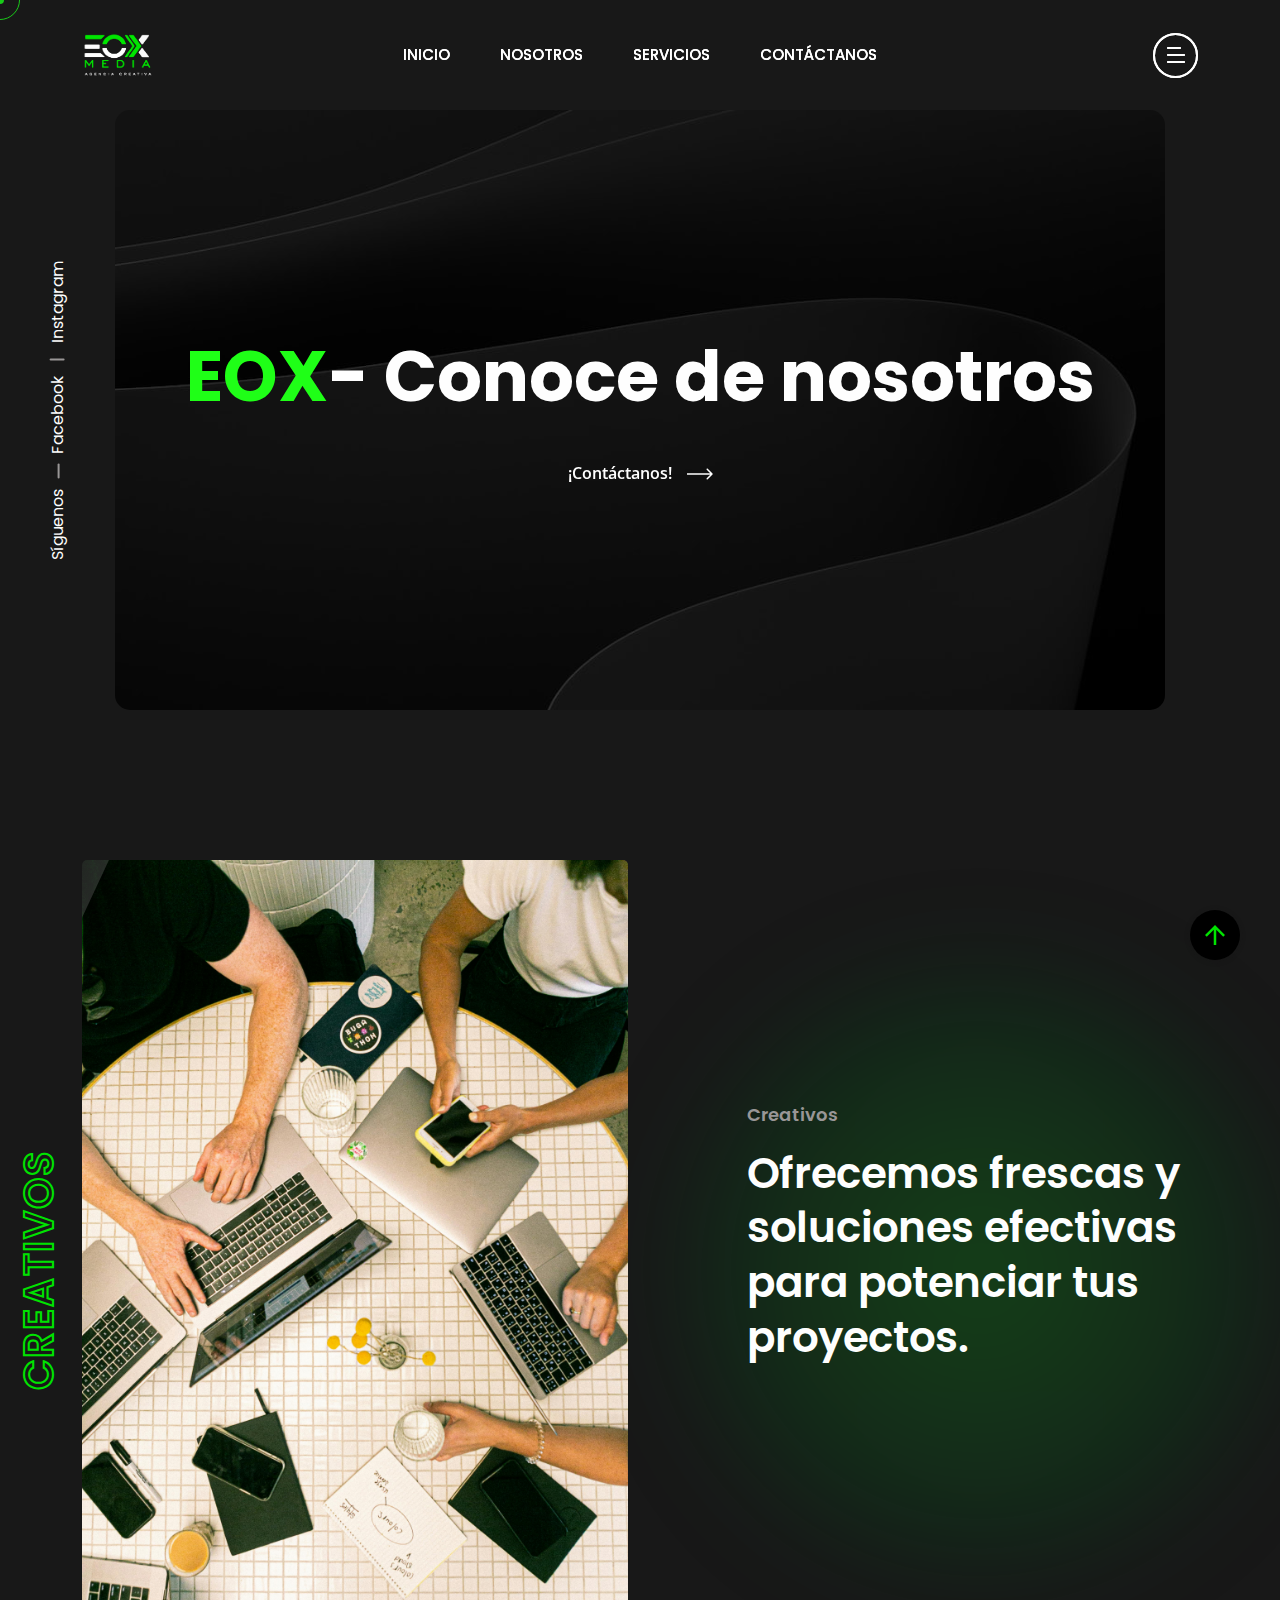
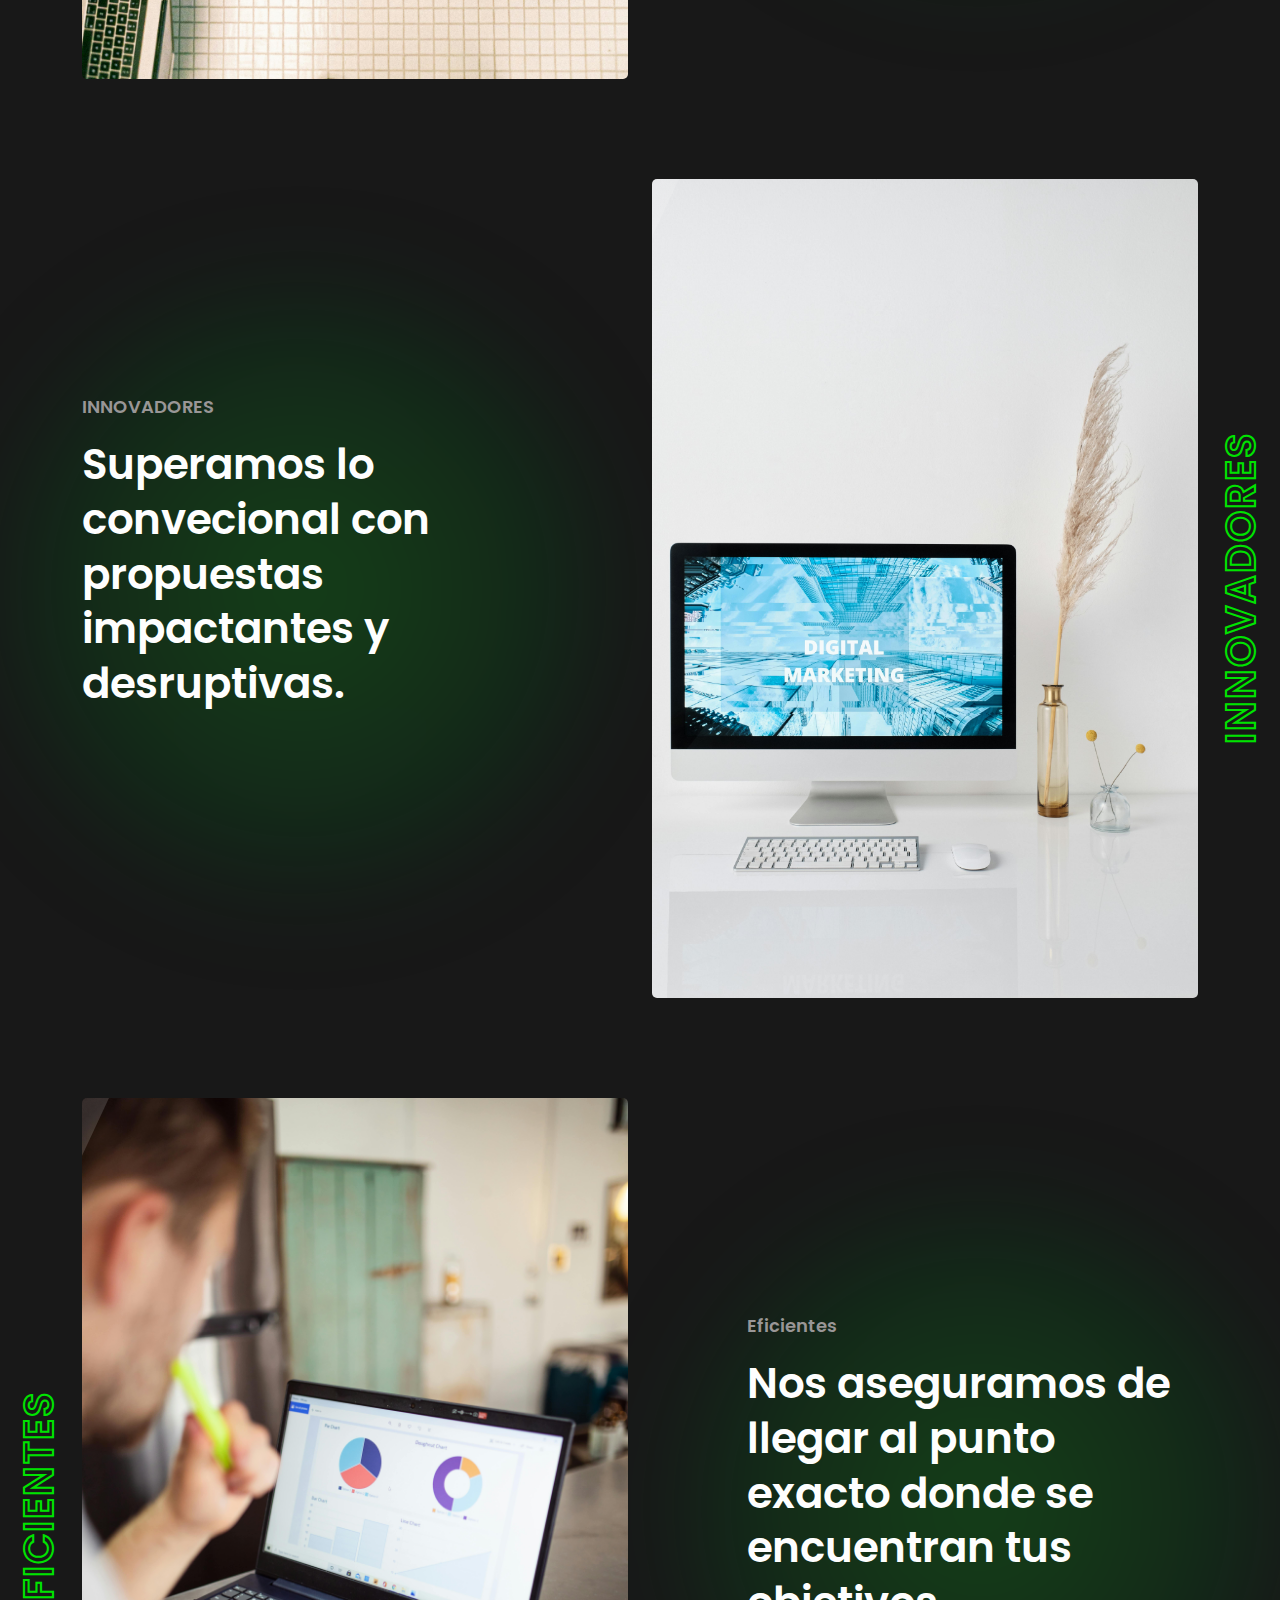
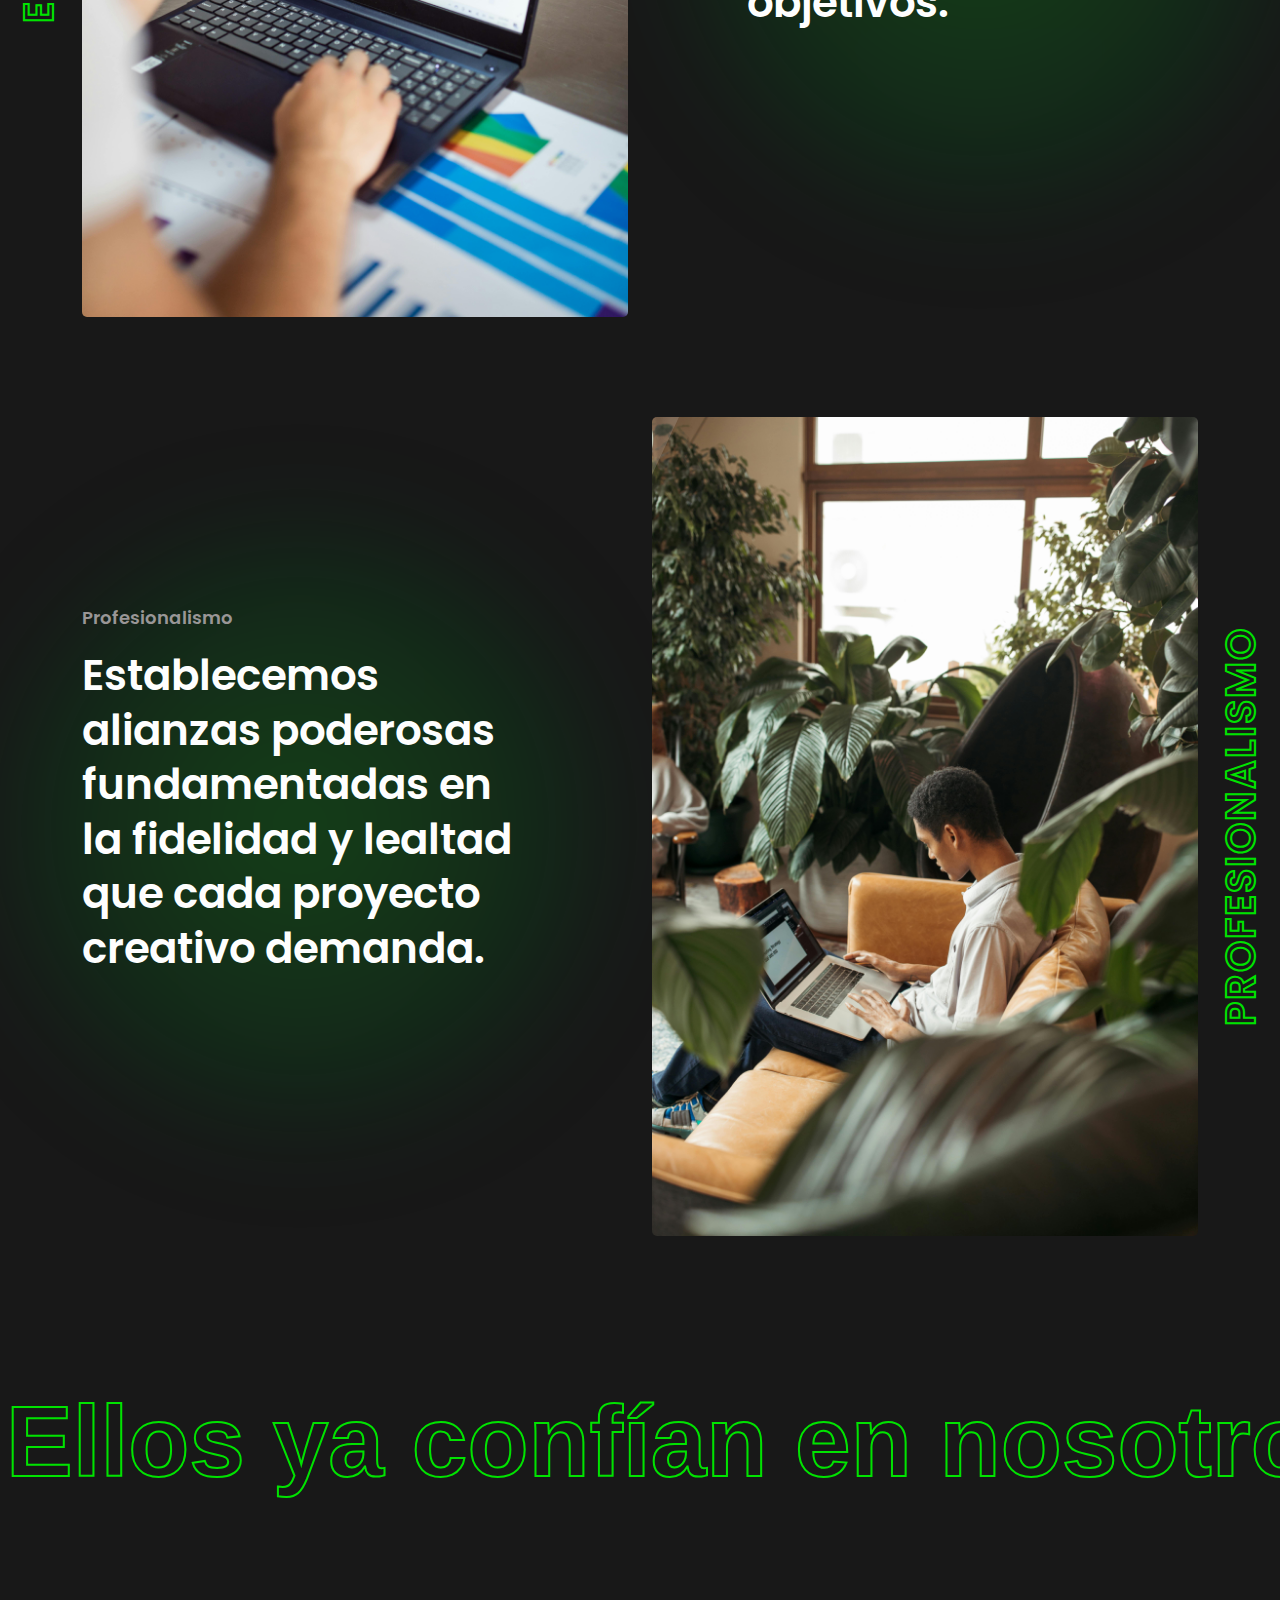
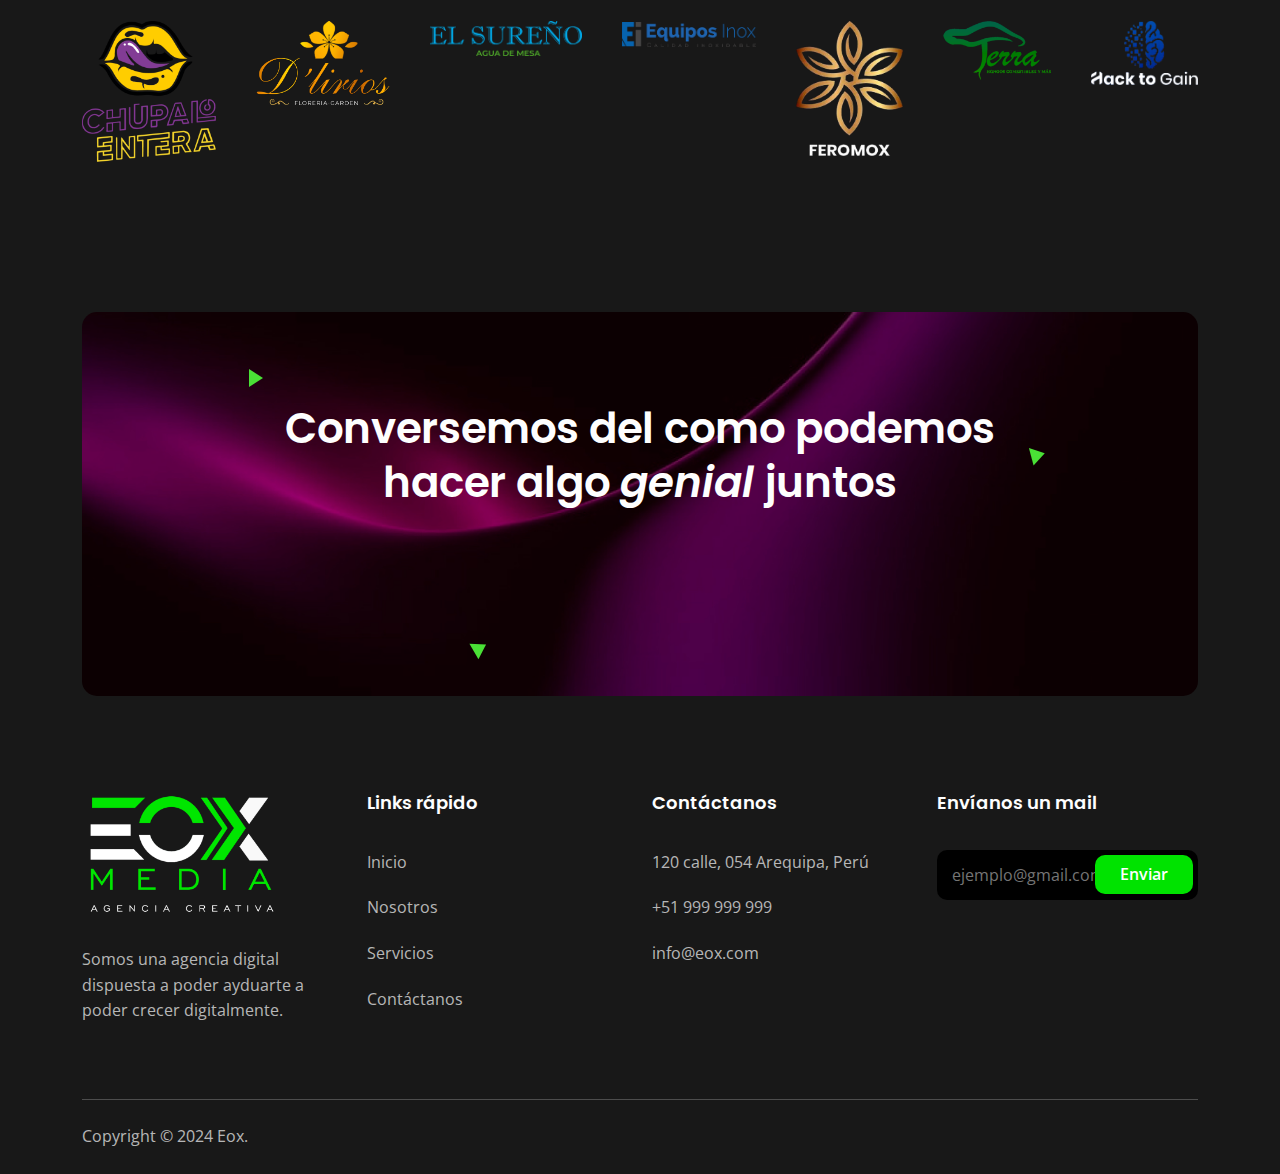
==== commit 6edfe36a: "update" ====
--- a/about.html
+++ b/about.html
@@ -8,7 +8,7 @@
   <meta name="viewport" content="width=device-width, initial-scale=1">
   <meta name="author" content="Laralink">
   <!-- Favicon Icon -->
-  <link rel="icon" href="assets/img/logo/eox_logo2.png">
+  <link rel="icon" href="assets/img/logo/eox_logo.png">
   <!-- Site Title -->
   <title>EOX - Nosotros</title>
   <link rel="stylesheet" href="assets/css/plugins/bootstrap.min.css">
@@ -36,9 +36,9 @@
           <div class="cs-main_header_center">
             <div class="cs-nav cs-primary_font cs-medium">
               <ul class="cs-nav_list">
+                <li><a href="about.html">Inicio</a></li>
                 <li><a href="about.html">Nosotros</a></li>
-                <li><a href="about.html">Servicios</a></li>
-                <li><a href="about.html">Portafolio</a></li>
+                <li><a href="service.html">Servicios</a></li>
                 <li><a href="about.html">Contáctanos</a></li>
               </ul>
             </div>
@@ -110,124 +110,149 @@
       </div>
     </div>
   </div>
+  <!-- End Header Section --><!-- Start Header Section -->
+  <header class="cs-site_header cs-style1 text-uppercase cs-sticky_header">
+    <div class="cs-main_header">
+      <div class="container">
+        <div class="cs-main_header_in">
+          <div class="cs-main_header_left">
+            <a class="cs-site_branding" href="index.html">
+              <img src="assets/img/logo/eox_logo.png" alt="Logo">
+            </a>
+          </div>
+          <div class="cs-main_header_center">
+            <div class="cs-nav cs-primary_font cs-medium">
+              <ul class="cs-nav_list">
+                <li><a href="about.html">Inicio</a></li>
+                <li><a href="about.html">Nosotros</a></li>
+                <li><a href="service.html">Servicios</a></li>
+                <li><a href="about.html">Contáctanos</a></li>
+              </ul>
+            </div>
+          </div>
+          <div class="cs-main_header_right">
+            <div class="cs-toolbox">
+              <span class="cs-icon_btn">
+                <span class="cs-icon_btn_in">
+                  <span></span>
+                  <span></span>
+                  <span></span>
+                  <span></span>
+                </span>
+              </span>
+            </div>
+          </div>
+        </div>
+      </div>
+    </div>
+  </header>
+  <div class="cs-side_header">
+    <button class="cs-close"></button>
+    <div class="cs-side_header_overlay"></div>
+    <div class="cs-side_header_in">
+      <div class="cs-side_header_shape"></div>
+      <a class="cs-site_branding" href="index.html">
+        <img src="assets/img/logo/eox_logo.png" alt="Logo">
+      </a>
+      <div class="cs-side_header_box">
+        <h2 class="cs-side_header_heading">¿Deseas contratar nuestros servicios? <br></h2>
+      </div>
+      <div class="cs-side_header_box">
+        <h3 class="cs-side_header_title cs-primary_color">¡Contáctanos!</h3>
+        <ul class="cs-contact_info cs-style1 cs-mp0">
+          <li>
+            <svg width="18" height="18" viewBox="0 0 18 18" fill="none" xmlns="http://www.w3.org/2000/svg">
+              <path
+                d="M17 12.5C15.75 12.5 14.55 12.3 13.43 11.93C13.08 11.82 12.69 11.9 12.41 12.17L10.21 14.37C7.38 12.93 5.06 10.62 3.62 7.79L5.82 5.58C6.1 5.31 6.18 4.92 6.07 4.57C5.7 3.45 5.5 2.25 5.5 1C5.5 0.45 5.05 0 4.5 0H1C0.45 0 0 0.45 0 1C0 10.39 7.61 18 17 18C17.55 18 18 17.55 18 17V13.5C18 12.95 17.55 12.5 17 12.5ZM9 0V10L12 7H18V0H9Z"
+                fill="#17ff64" />
+            </svg>
+            <span>+51 999 999 999</span>
+          </li>
+          <li>
+            <svg width="20" height="18" viewBox="0 0 20 18" fill="none" xmlns="http://www.w3.org/2000/svg">
+              <path
+                d="M20 6.98V16C20 17.1 19.1 18 18 18H2C0.9 18 0 17.1 0 16V4C0 2.9 0.9 2 2 2H12.1C12.04 2.32 12 2.66 12 3C12 4.48 12.65 5.79 13.67 6.71L10 9L2 4V6L10 11L15.3 7.68C15.84 7.88 16.4 8 17 8C18.13 8 19.16 7.61 20 6.98ZM14 3C14 4.66 15.34 6 17 6C18.66 6 20 4.66 20 3C20 1.34 18.66 0 17 0C15.34 0 14 1.34 14 3Z"
+                fill="#17ff64" />
+            </svg>
+            <span>info@eox.com</span>
+          </li>
+          <li>
+            <svg width="14" height="20" viewBox="0 0 14 20" fill="none" xmlns="http://www.w3.org/2000/svg">
+              <path
+                d="M7 0C3.13 0 0 3.13 0 7C0 12.25 7 20 7 20C7 20 14 12.25 14 7C14 3.13 10.87 0 7 0ZM7 9.5C5.62 9.5 4.5 8.38 4.5 7C4.5 5.62 5.62 4.5 7 4.5C8.38 4.5 9.5 5.62 9.5 7C9.5 8.38 8.38 9.5 7 9.5Z"
+                fill="#17ff64" />
+            </svg>
+            <span>120 calle, 054 <br>Arequipa, Perú</span>
+          </li>
+        </ul>
+      </div>
+      <div class="cs-side_header_box">
+        <h3 class="cs-side_header_title cs-primary_color">Envianos un mail</h3>
+        <div class="cs-newsletter cs-style1">
+          <form action="#" class="cs-newsletter_form">
+            <input type="email" class="cs-newsletter_input" placeholder="ejemplo@gmail.com">
+            <button class="cs-newsletter_btn"><span>Enviar</span></button>
+          </form>
+        </div>
+      </div>
+    </div>
+  </div>
   <!-- End Header Section -->
   <!-- Start Hero -->
-  <div class="cs-page_heading cs-style1 cs-center text-center cs-bg" data-src="assets/img/about_hero_bg.jpeg">
-    <div class="container">
-      <div class="cs-page_heading_in">
-        <h1 class="cs-page_title cs-font_50 cs-white_color">Nosotros</h1>
-        <ol class="breadcrumb text-uppercase">
-          <li class="breadcrumb-item">
-            <a href="index.html">Inicio</a>
-          </li>
-          <li class="breadcrumb-item active">Nosotros</li>
-        </ol>
-      </div>
+  <div class="cs-hero cs-style1 cs-type2" id="home">
+    <div class="cs-hero_bg cs-bg cs-ripple_version cs-center" data-src="assets/img/about_hero_bg.jpeg">
+      <div class="container">
+        <div class="cs-hero_text text-center">
+          <h1 class="cs-hero_title wow fadeInUp" data-wow-duration="0.8s" data-wow-delay="0.2s">
+            <span class="cs-accent_color">EOX</span>- Conoce de nosotros<br>
+          </h1>
+          <a href="contact.html" class="cs-text_btn">
+            <span>¡Contáctanos!</span>
+            <svg width="26" height="12" viewBox="0 0 26 12" fill="none" xmlns="http://www.w3.org/2000/svg">
+              <path
+                d="M25.5303 6.53033C25.8232 6.23744 25.8232 5.76256 25.5303 5.46967L20.7574 0.696699C20.4645 0.403806 19.9896 0.403806 19.6967 0.696699C19.4038 0.989593 19.4038 1.46447 19.6967 1.75736L23.9393 6L19.6967 10.2426C19.4038 10.5355 19.4038 11.0104 19.6967 11.3033C19.9896 11.5962 20.4645 11.5962 20.7574 11.3033L25.5303 6.53033ZM0 6.75H25V5.25H0V6.75Z"
+                fill="currentColor" />
+            </svg>
+          </a>
+        </div>
+      </div>
+    </div>
+    <div class="cs-hero_social_wrap cs-left_side cs-primary_font cs-primary_color">
+      <div class="cs-hero_social_title">Síguenos</div>
+      <ul class="cs-hero_social_links">
+        <li>
+          <a href="">Facebook</a>
+        </li>
+        <li>
+          <a href="">Instagram</a>
+        </li>
+      </ul>
     </div>
   </div>
   <!-- End Hero -->
   <div class="cs-height_150 cs-height_lg_80"></div>
-  <section>
+  <!-- Start Project Section -->
+  <div class="cs-portfolio cs-style2">
+    <div class="cs-gradient_shape"></div>
     <div class="container">
-      <div class="row">
-        <div class="col-xl-5 col-lg-7">
+      <div class="row align-items-center">
+        <div class="col-lg-6">
+          <div class="cs-portfolio_img">
+            <h3 class="cs-portfolio_img_title">CREATIVOS</h3>
+            <div class="cs-portfolio_img_in cs-shine_hover_1 cs-radius_5">
+              <img src="assets/img/about/creativos.jpg" alt="Portfolio" class="cs-w100">
+            </div>
+          </div>
+        </div>
+        <div class="col-xl-5 col-lg-6 offset-xl-1">
+          <div class="cs-height_0 cs-height_lg_35"></div>
           <div class="cs-section_heading cs-style1">
-            <h3 class="cs-section_subtitle">Acerca de nuestra agencia</h3>
-            <h2 class="cs-section_title">Somos <span class="cs-accent_color">EOX</span> <br></h2>
-            <div class="cs-height_30 cs-height_lg_20"></div>
-            <p class="cs-m0">Somos más que una agencia de marketing digital; somos tus aliados en la conquiste del éxito
-              en la línea.<br>Nuestro equipo está impulsado por la pasión por la innovación y la creatividad, trabajando
-              incansablemente para llevar tus ideas al siguiente nivel.</p>
-            <div class="cs-height_30 cs-height_lg_30"></div>
-            <div class="cs-separator cs-accent_bg"></div>
-            <div class="cs-height_25 cs-height_lg_40"></div>
-          </div>
-        </div>
-        <div class="col-lg-5 offset-xl-2">
-          <img src="assets/img/about_img_1.jpeg" alt="" class="w-100 cs-radius_15">
-          <div class="cs-height_25 cs-height_lg_25"></div>
-        </div>
-        <div class="col-lg-7">
-          <img src="assets/img/about2.jpg" alt="" class="w-100 cs-radius_15">
-          <div class="cs-height_25 cs-height_lg_25"></div>
-        </div>
-        <div class="col-lg-5">
-          <img src="assets/img/about3.jpg" alt="" class="w-100 cs-radius_15">
-          <div class="cs-height_25 cs-height_lg_25"></div>
-        </div>
-      </div>
-    </div>
-  </section>
-  <div class="cs-height_75 cs-height_lg_55"></div>
-  <!-- Start FunFact -->
-  <section>
-    <div class="container">
-      <div class="cs-funfact_wrap">
-        <div class="cs-funfact_shape" data-src="assets/img/funfact_shape_bg.svg"></div>
-        <div class="cs-funfact_left">
-          <div class="cs-funfact_heading">
-            <h2>Nuestros datos</h2>
-            <p>Somos tu aliado perfecto, la suma de talento y convicción que nos llega a la victoria asegurada sobre la
-              competencia. Nosotros te llevamos directamente en la acción, no nos quedamos en las ideas.</p>
-          </div>
-        </div>
-        <div class="cs-funfact_right">
-          <div class="cs-funfacts">
-            <div class="cs-funfact cs-style1">
-              <div class="cs-funfact_number cs-primary_font cs-semi_bold cs-primary_color">
-                <span data-count-to="100" class="odometer"></span>
-              </div>
-              <div class="cs-funfact_text">
-                <span class="cs-accent_color">+</span>
-                <p>Marcas satisfechas</p>
-              </div>
-            </div>
-            <div class="cs-funfact cs-style1">
-              <div class="cs-funfact_number cs-primary_font cs-semi_bold cs-primary_color">
-                <span data-count-to="10" class="odometer"></span>
-              </div>
-              <div class="cs-funfact_text">
-                <span class="cs-accent_color">+</span>
-                <p>Servicios especializados</p>
-              </div>
-            </div>
-            <div class="cs-funfact cs-style1">
-              <div class="cs-funfact_number cs-primary_font cs-semi_bold cs-primary_color">
-                <span data-count-to="30" class="odometer"></span>
-              </div>
-              <div class="cs-funfact_text">
-                <span class="cs-accent_color">+</span>
-                <p>Campañas realizadas</p>
-              </div>
-            </div>
-            <div class="cs-funfact cs-style1">
-              <div class="cs-funfact_number cs-primary_font cs-semi_bold cs-primary_color">
-                <span data-count-to="150" class="odometer"></span>
-              </div>
-              <div class="cs-funfact_text">
-                <span class="cs-accent_color">+</span>
-                <p>Seguidores</p>
-              </div>
-            </div>
-          </div>
-        </div>
-      </div>
-    </div>
-  </section>
-  <!-- End FunFact -->
-  <!-- Start Video Block Section -->
-  <section class="cs-shape_wrap_4 cs-parallax">
-    <div class="cs-shape_4 cs-to_up"></div>
-    <div class="cs-shape_4 cs-to_right"></div>
-    <div class="cs-height_150 cs-height_lg_80"></div>
-    <div class="container">
-      <div class="row">
-        <div class="col-lg-5 col-xl-4">
-          <div class="cs-section_heading cs-style1">
-            <h3 class="cs-section_subtitle">Conoce de nosotros</h3>
-            <h2 class="cs-section_title">Conoce más de nosotros</h2>
+            <h3 class="cs-section_subtitle">Creativos</h3>
+            <h2 class="cs-section_title">Ofrecemos frescas y soluciones efectivas para potenciar tus proyectos.</h2>
             <div class="cs-height_45 cs-height_lg_20"></div>
-            <a href="about.html" class="cs-text_btn wow fadeInLeft" data-wow-duration="0.8s" data-wow-delay="0.2s">
+            <a href="portfolio-details.html" class="cs-text_btn wow fadeInLeft" data-wow-duration="0.8s"
+              data-wow-delay="0.2s">
+              <span>¡Contáctanos!</span>
               <svg width="26" height="12" viewBox="0 0 26 12" fill="none" xmlns="http://www.w3.org/2000/svg">
                 <path
                   d="M25.5303 6.53033C25.8232 6.23744 25.8232 5.76256 25.5303 5.46967L20.7574 0.696699C20.4645 0.403806 19.9896 0.403806 19.6967 0.696699C19.4038 0.989593 19.4038 1.46447 19.6967 1.75736L23.9393 6L19.6967 10.2426C19.4038 10.5355 19.4038 11.0104 19.6967 11.3033C19.9896 11.5962 20.4645 11.5962 20.7574 11.3033L25.5303 6.53033ZM0 6.75H25V5.25H0V6.75Z"
@@ -235,29 +260,140 @@
               </svg>
             </a>
           </div>
-          <div class="cs-height_45 cs-height_lg_45"></div>
-        </div>
-        <div class="col-lg-7 offset-xl-1">
-          <div class="cs-half_screen">
-            <a href="https://www.youtube.com/watch?v=aWjULkeiQbQ"
-              class="cs-video_block cs-style1 cs-size1 cs-video_open cs-bg" data-src="assets/img/video_bg.jpeg">
-              <span class="cs-player_btn cs-accent_color">
-                <span></span>
-              </span>
+        </div>
+      </div>
+    </div>
+  </div>
+  <div class="cs-height_100 cs-height_lg_70"></div>
+  <div class="cs-portfolio cs-style2 cs-type1">
+    <div class="cs-gradient_shape"></div>
+    <div class="container">
+      <div class="row align-items-center cs-column_reverse_lg">
+        <div class="col-xl-5 col-lg-6">
+          <div class="cs-height_0 cs-height_lg_35"></div>
+          <div class="cs-section_heading cs-style1 ">
+            <h3 class="cs-section_subtitle">INNOVADORES</h3>
+            <h2 class="cs-section_title">Superamos lo convecional con propuestas impactantes y desruptivas.</h2>
+            <div class="cs-height_45 cs-height_lg_20"></div>
+            <a href="portfolio-details.html" class="cs-text_btn wow fadeInLeft" data-wow-duration="0.8s"
+              data-wow-delay="0.2s">
+              <span>See Details</span>
+              <svg width="26" height="12" viewBox="0 0 26 12" fill="none" xmlns="http://www.w3.org/2000/svg">
+                <path
+                  d="M25.5303 6.53033C25.8232 6.23744 25.8232 5.76256 25.5303 5.46967L20.7574 0.696699C20.4645 0.403806 19.9896 0.403806 19.6967 0.696699C19.4038 0.989593 19.4038 1.46447 19.6967 1.75736L23.9393 6L19.6967 10.2426C19.4038 10.5355 19.4038 11.0104 19.6967 11.3033C19.9896 11.5962 20.4645 11.5962 20.7574 11.3033L25.5303 6.53033ZM0 6.75H25V5.25H0V6.75Z"
+                  fill="currentColor"></path>
+              </svg>
             </a>
           </div>
         </div>
-      </div>
-    </div>
-    <div class="cs-height_125 cs-height_lg_70"></div>
-  </section>
-  <!-- End Video Block Section -->
+        <div class="col-lg-6 offset-xl-1">
+          <div class="cs-portfolio_img">
+            <h3 class="cs-portfolio_img_title">INNOVADORES</h3>
+            <div class="cs-portfolio_img_in cs-shine_hover_1 cs-radius_5">
+              <img src="assets/img/about/innovadores.jpg" alt="Portfolio" class="cs-w100">
+            </div>
+          </div>
+        </div>
+      </div>
+    </div>
+  </div>
+  <div class="cs-height_100 cs-height_lg_70"></div>
+  <div class="cs-portfolio cs-style2">
+    <div class="cs-gradient_shape"></div>
+    <div class="container">
+      <div class="row align-items-center">
+        <div class="col-lg-6">
+          <div class="cs-portfolio_img">
+            <h3 class="cs-portfolio_img_title">EFICIENTES</h3>
+            <div class="cs-portfolio_img_in cs-shine_hover_1 cs-radius_5">
+              <img src="assets/img/about/eficientes.jpg" alt="Portfolio" class="cs-w100">
+            </div>
+          </div>
+        </div>
+        <div class="col-xl-5 col-lg-6 offset-xl-1">
+          <div class="cs-height_0 cs-height_lg_35"></div>
+          <div class="cs-section_heading cs-style1 ">
+            <h3 class="cs-section_subtitle">Eficientes</h3>
+            <h2 class="cs-section_title">Nos aseguramos de llegar al punto exacto donde se encuentran tus objetivos.
+            </h2>
+            <div class="cs-height_45 cs-height_lg_20"></div>
+            <a href="portfolio-details.html" class="cs-text_btn wow fadeInLeft" data-wow-duration="0.8s"
+              data-wow-delay="0.2s">
+              <span>See Details</span>
+              <svg width="26" height="12" viewBox="0 0 26 12" fill="none" xmlns="http://www.w3.org/2000/svg">
+                <path
+                  d="M25.5303 6.53033C25.8232 6.23744 25.8232 5.76256 25.5303 5.46967L20.7574 0.696699C20.4645 0.403806 19.9896 0.403806 19.6967 0.696699C19.4038 0.989593 19.4038 1.46447 19.6967 1.75736L23.9393 6L19.6967 10.2426C19.4038 10.5355 19.4038 11.0104 19.6967 11.3033C19.9896 11.5962 20.4645 11.5962 20.7574 11.3033L25.5303 6.53033ZM0 6.75H25V5.25H0V6.75Z"
+                  fill="currentColor"></path>
+              </svg>
+            </a>
+          </div>
+        </div>
+      </div>
+    </div>
+  </div>
+  <div class="cs-height_100 cs-height_lg_70"></div>
+  <div class="cs-portfolio cs-style2 cs-type1">
+    <div class="cs-gradient_shape"></div>
+    <div class="container">
+      <div class="row align-items-center cs-column_reverse_lg">
+        <div class="col-xl-5 col-lg-6">
+          <div class="cs-height_0 cs-height_lg_35"></div>
+          <div class="cs-section_heading cs-style1 ">
+            <h3 class="cs-section_subtitle">Profesionalismo</h3>
+            <h2 class="cs-section_title">Establecemos alianzas poderosas fundamentadas en la fidelidad y lealtad que
+              cada proyecto creativo demanda.</h2>
+            <div class="cs-height_45 cs-height_lg_20"></div>
+            <a href="portfolio-details.html" class="cs-text_btn wow fadeInLeft" data-wow-duration="0.8s"
+              data-wow-delay="0.2s">
+              <span>See Details</span>
+              <svg width="26" height="12" viewBox="0 0 26 12" fill="none" xmlns="http://www.w3.org/2000/svg">
+                <path
+                  d="M25.5303 6.53033C25.8232 6.23744 25.8232 5.76256 25.5303 5.46967L20.7574 0.696699C20.4645 0.403806 19.9896 0.403806 19.6967 0.696699C19.4038 0.989593 19.4038 1.46447 19.6967 1.75736L23.9393 6L19.6967 10.2426C19.4038 10.5355 19.4038 11.0104 19.6967 11.3033C19.9896 11.5962 20.4645 11.5962 20.7574 11.3033L25.5303 6.53033ZM0 6.75H25V5.25H0V6.75Z"
+                  fill="currentColor"></path>
+              </svg>
+            </a>
+          </div>
+        </div>
+        <div class="col-lg-6 offset-xl-1">
+          <div class="cs-portfolio_img">
+            <h3 class="cs-portfolio_img_title">PROFESIONALISMO</h3>
+            <div class="cs-portfolio_img_in cs-shine_hover_1 cs-radius_5">
+              <img src="assets/img/about/profesionalismo.jpg" alt="Portfolio" class="cs-w100">
+            </div>
+          </div>
+        </div>
+      </div>
+    </div>
+  </div>
+  <!-- End Project Section -->
+  <div class="cs-height_145 cs-height_lg_80"></div>
 
-  <div class="cs-height_150 cs-height_lg_80"></div>
+  <!-- End Moving Text -->
+  <div class="cs-moving_text_wrap cs-bold cs-primary_font">
+    <div class="cs-moving_text_in">
+      <div class="cs-moving_text">Ellos ya confían en nosotros.</div>
+      <div class="cs-moving_text">Ellos ya confían en nosotros.</div>
+    </div>
+  </div>
+  <div class="cs-height_100 cs-height_lg_50"></div>
+  <!-- Start Partner Logo -->
+  <div class="container">
+    <div class="cs-partner_logo_wrap">
+      <div class="cs-partner_logo"><img src="assets/img/logo/chupalo_entera.png" width="150px" alt="Logo"></div>
+      <div class="cs-partner_logo"><img src="assets/img/logo/DLIRIOS_LOO.png" width="150px" alt="Partner"></div>
+      <div class="cs-partner_logo"><img src="assets/img/logo/el_sureño.png" width="170px" alt="Partner"></div>
+      <div class="cs-partner_logo"><img src="assets/img/logo/equipos_inox.png" width="150px" alt="Partner"></div>
+      <div class="cs-partner_logo"><img src="assets/img/logo/feromox.png" width="120px" alt="Partner"></div>
+      <div class="cs-partner_logo"><img src="assets/img/logo/terra_logo.png" width="120px" alt="Partner"></div>
+      <div class="cs-partner_logo"><img src="assets/img/logo/hack_togain.png" width="120px" alt="Partner"></div>
+    </div>
+  </div>
+  <!-- End Partner Logo -->
+  <div class="cs-height_130 cs-height_lg_50"></div>
   <!-- Start CTA -->
   <section>
     <div class="container">
-      <div class="cs-cta cs-style1 cs-bg text-center cs-shape_wrap_1 cs-position_1" data-src="assets/img/cta_bg.jpeg">
+      <div class="cs-cta cs-style1 cs-bg text-center cs-shape_wrap_1 cs-position_1" data-src="assets/img/cta_bg_3.jpeg">
         <div class="cs-shape_1"></div>
         <div class="cs-shape_1"></div>
         <div class="cs-shape_1"></div>
@@ -285,39 +421,9 @@
         <div class="row">
           <div class="col-lg-3 col-sm-6">
             <div class="cs-footer_item">
-              <div class="cs-text_widget cs-site_branding">
-                <img src="assets/img/logo/eox_logo.png" alt="">
+              <div class="cs-text_widget">
+                <img src="assets/img/logo/eox_logo.png" width="200px" alt="">
                 <p>Somos una agencia digital dispuesta a poder ayduarte a poder crecer digitalmente.</p>
-              </div>
-              <div class="cs-social_btns cs-style1">
-                <a href="#" class="cs-center">
-                  <svg width="15" height="15" viewBox="0 0 15 15" fill="none" xmlns="http://www.w3.org/2000/svg">
-                    <path
-                      d="M4.04799 13.7497H1.45647V5.4043H4.04799V13.7497ZM2.75084 4.2659C1.92215 4.2659 1.25 3.57952 1.25 2.75084C1.25 2.35279 1.40812 1.97105 1.68958 1.68958C1.97105 1.40812 2.35279 1.25 2.75084 1.25C3.14888 1.25 3.53063 1.40812 3.81209 1.68958C4.09355 1.97105 4.25167 2.35279 4.25167 2.75084C4.25167 3.57952 3.57924 4.2659 2.75084 4.2659ZM13.7472 13.7497H11.1613V9.68722C11.1613 8.71903 11.1417 7.4774 9.81389 7.4774C8.46652 7.4774 8.26004 8.5293 8.26004 9.61747V13.7497H5.67132V5.4043H8.15681V6.54269H8.19308C8.53906 5.887 9.38421 5.19503 10.6451 5.19503C13.2679 5.19503 13.75 6.92215 13.75 9.16546V13.7497H13.7472Z"
-                      fill="white" />
-                  </svg>
-                </a>
-                <a href="#" class="cs-center">
-                  <svg width="13" height="11" viewBox="0 0 13 11" fill="none" xmlns="http://www.w3.org/2000/svg">
-                    <path
-                      d="M11.4651 2.95396C11.4731 3.065 11.4731 3.17606 11.4731 3.2871C11.4731 6.67383 8.89535 10.5761 4.18402 10.5761C2.73255 10.5761 1.38421 10.1557 0.25 9.42608C0.456226 9.44986 0.654494 9.4578 0.868655 9.4578C2.06629 9.4578 3.16879 9.0533 4.04918 8.36326C2.92291 8.33946 1.97906 7.60183 1.65386 6.5866C1.81251 6.61038 1.97112 6.62624 2.1377 6.62624C2.36771 6.62624 2.59774 6.59451 2.81188 6.53901C1.63802 6.30105 0.757595 5.26996 0.757595 4.02472V3.99301C1.09864 4.18336 1.49524 4.30233 1.91558 4.31818C1.22554 3.85814 0.773464 3.07294 0.773464 2.1846C0.773464 1.70872 0.900344 1.27249 1.12244 0.891774C2.38355 2.44635 4.27919 3.46156 6.40481 3.57262C6.36516 3.38226 6.34136 3.184 6.34136 2.9857C6.34136 1.57388 7.4835 0.423828 8.90323 0.423828C9.64086 0.423828 10.3071 0.733156 10.7751 1.23284C11.354 1.1218 11.9093 0.907643 12.401 0.614185C12.2106 1.20906 11.8061 1.70875 11.2748 2.02598C11.7903 1.97049 12.29 1.82769 12.75 1.62942C12.4011 2.13702 11.9648 2.5891 11.4651 2.95396V2.95396Z"
-                      fill="white" />
-                  </svg>
-                </a>
-                <a href="#" class="cs-center">
-                  <svg width="13" height="9" viewBox="0 0 13 9" fill="none" xmlns="http://www.w3.org/2000/svg">
-                    <path
-                      d="M12.4888 1.48066C12.345 0.939353 11.9215 0.513038 11.3837 0.368362C10.4089 0.105469 6.5 0.105469 6.5 0.105469C6.5 0.105469 2.59116 0.105469 1.61633 0.368362C1.07853 0.513061 0.65496 0.939353 0.5112 1.48066C0.25 2.4618 0.25 4.50887 0.25 4.50887C0.25 4.50887 0.25 6.55595 0.5112 7.53709C0.65496 8.0784 1.07853 8.48695 1.61633 8.63163C2.59116 8.89452 6.5 8.89452 6.5 8.89452C6.5 8.89452 10.4088 8.89452 11.3837 8.63163C11.9215 8.48695 12.345 8.0784 12.4888 7.53709C12.75 6.55595 12.75 4.50887 12.75 4.50887C12.75 4.50887 12.75 2.4618 12.4888 1.48066V1.48066ZM5.22158 6.36746V2.65029L8.48861 4.50892L5.22158 6.36746V6.36746Z"
-                      fill="white" />
-                  </svg>
-                </a>
-                <a href="#" class="cs-center">
-                  <svg width="13" height="13" viewBox="0 0 13 13" fill="none" xmlns="http://www.w3.org/2000/svg">
-                    <path
-                      d="M2.87612 8.149C2.87612 8.87165 2.28571 9.46205 1.56306 9.46205C0.840402 9.46205 0.25 8.87165 0.25 8.149C0.25 7.42634 0.840402 6.83594 1.56306 6.83594H2.87612V8.149ZM3.53795 8.149C3.53795 7.42634 4.12835 6.83594 4.851 6.83594C5.57366 6.83594 6.16406 7.42634 6.16406 8.149V11.4369C6.16406 12.1596 5.57366 12.75 4.851 12.75C4.12835 12.75 3.53795 12.1596 3.53795 11.4369V8.149ZM4.851 2.87612C4.12835 2.87612 3.53795 2.28571 3.53795 1.56306C3.53795 0.840402 4.12835 0.25 4.851 0.25C5.57366 0.25 6.16406 0.840402 6.16406 1.56306V2.87612H4.851V2.87612ZM4.851 3.53795C5.57366 3.53795 6.16406 4.12835 6.16406 4.851C6.16406 5.57366 5.57366 6.16406 4.851 6.16406H1.56306C0.840402 6.16406 0.25 5.57366 0.25 4.851C0.25 4.12835 0.840402 3.53795 1.56306 3.53795H4.851V3.53795ZM10.1239 4.851C10.1239 4.12835 10.7143 3.53795 11.4369 3.53795C12.1596 3.53795 12.75 4.12835 12.75 4.851C12.75 5.57366 12.1596 6.16406 11.4369 6.16406H10.1239V4.851V4.851ZM9.46205 4.851C9.46205 5.57366 8.87165 6.16406 8.149 6.16406C7.42634 6.16406 6.83594 5.57366 6.83594 4.851V1.56306C6.83594 0.840402 7.42634 0.25 8.149 0.25C8.87165 0.25 9.46205 0.840402 9.46205 1.56306V4.851V4.851ZM8.149 10.1239C8.87165 10.1239 9.46205 10.7143 9.46205 11.4369C9.46205 12.1596 8.87165 12.75 8.149 12.75C7.42634 12.75 6.83594 12.1596 6.83594 11.4369V10.1239H8.149ZM8.149 9.46205C7.42634 9.46205 6.83594 8.87165 6.83594 8.149C6.83594 7.42634 7.42634 6.83594 8.149 6.83594H11.4369C12.1596 6.83594 12.75 7.42634 12.75 8.149C12.75 8.87165 12.1596 9.46205 11.4369 9.46205H8.149Z"
-                      fill="white" />
-                  </svg>
-                </a>
               </div>
             </div>
           </div>
@@ -325,9 +431,10 @@
             <div class="cs-footer_item">
               <h2 class="cs-widget_title">Links rápido</h2>
               <ul class="cs-menu_widget cs-mp0">
-                <li><a href="service-details.html">Nosotros</a></li>
-                <li><a href="service-details.html">Servicios</a></li>
-                <li><a href="service-details.html">Portafolio</a></li>
+                <li><a href="index.html">Inicio</a></li>
+                <li><a href="about.html">Nosotros</a></li>
+                <li><a href="service.html">Servicios</a></li>
+                <li><a href="contact.html">Contáctanos</a></li>
               </ul>
             </div>
           </div>
@@ -391,6 +498,7 @@
   <script src="assets/js/plugins/jquery.slick.min.js"></script>
   <script src="assets/js/plugins/jquery.counter.min.js"></script>
   <script src="assets/js/plugins/lightgallery.min.js"></script>
+  <script src="assets/js/plugins/ripples.min.js"></script>
   <script src="assets/js/plugins/wow.min.js"></script>
   <script src="assets/js/plugins/gsap.min.js"></script>
   <script src="assets/js/main.js"></script>
--- a/assets/css/style.css
+++ b/assets/css/style.css
@@ -7197,7 +7197,7 @@
   height: 600px;
   width: 600px;
   border-radius: 50%;
-  background: radial-gradient(50% 50% at 50% 50%, rgba(41, 0, 208, 0.2) 0%, rgba(24, 24, 24, 0.2) 100%);
+  background: radial-gradient(50% 50% at 50% 50%, rgba(6, 231, 25, 0.2) 0%, rgba(1, 75, 29, 0.2) 100%);
   -webkit-filter: blur(50px);
           filter: blur(50px);
 }
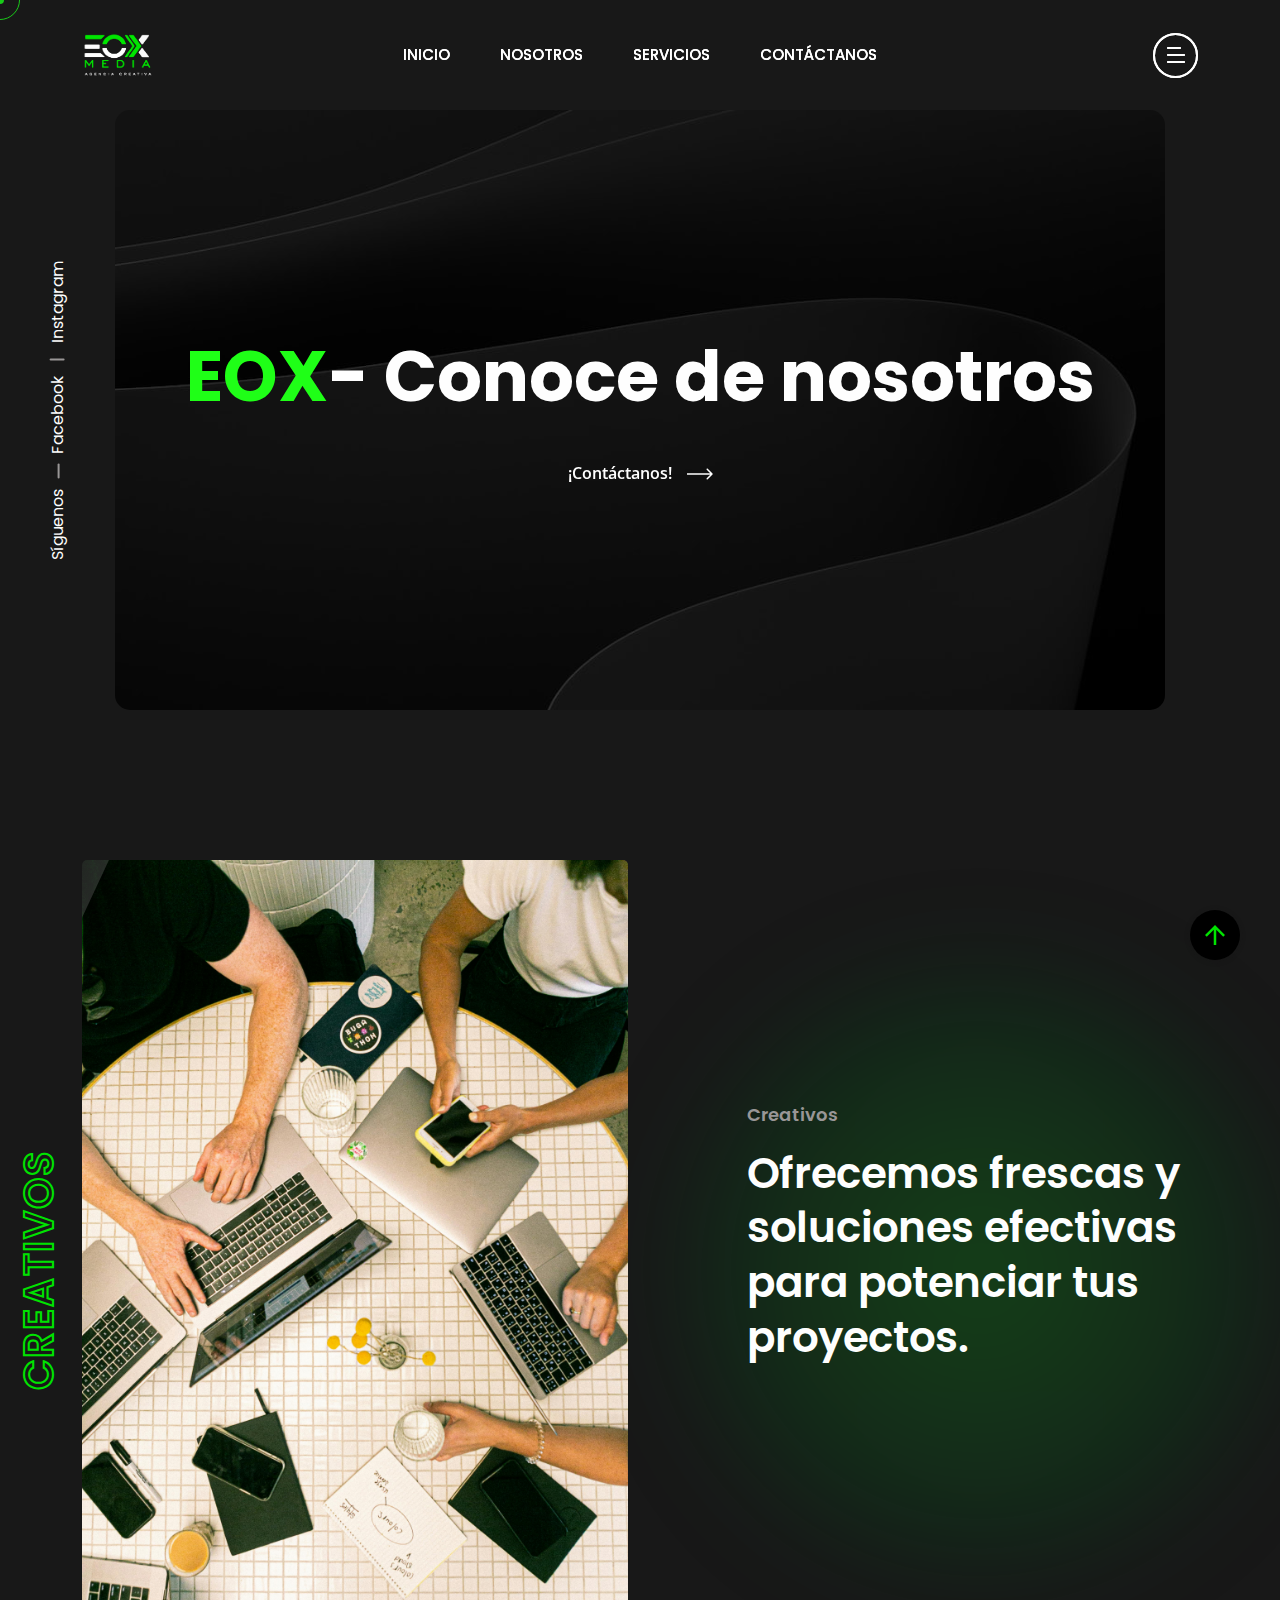
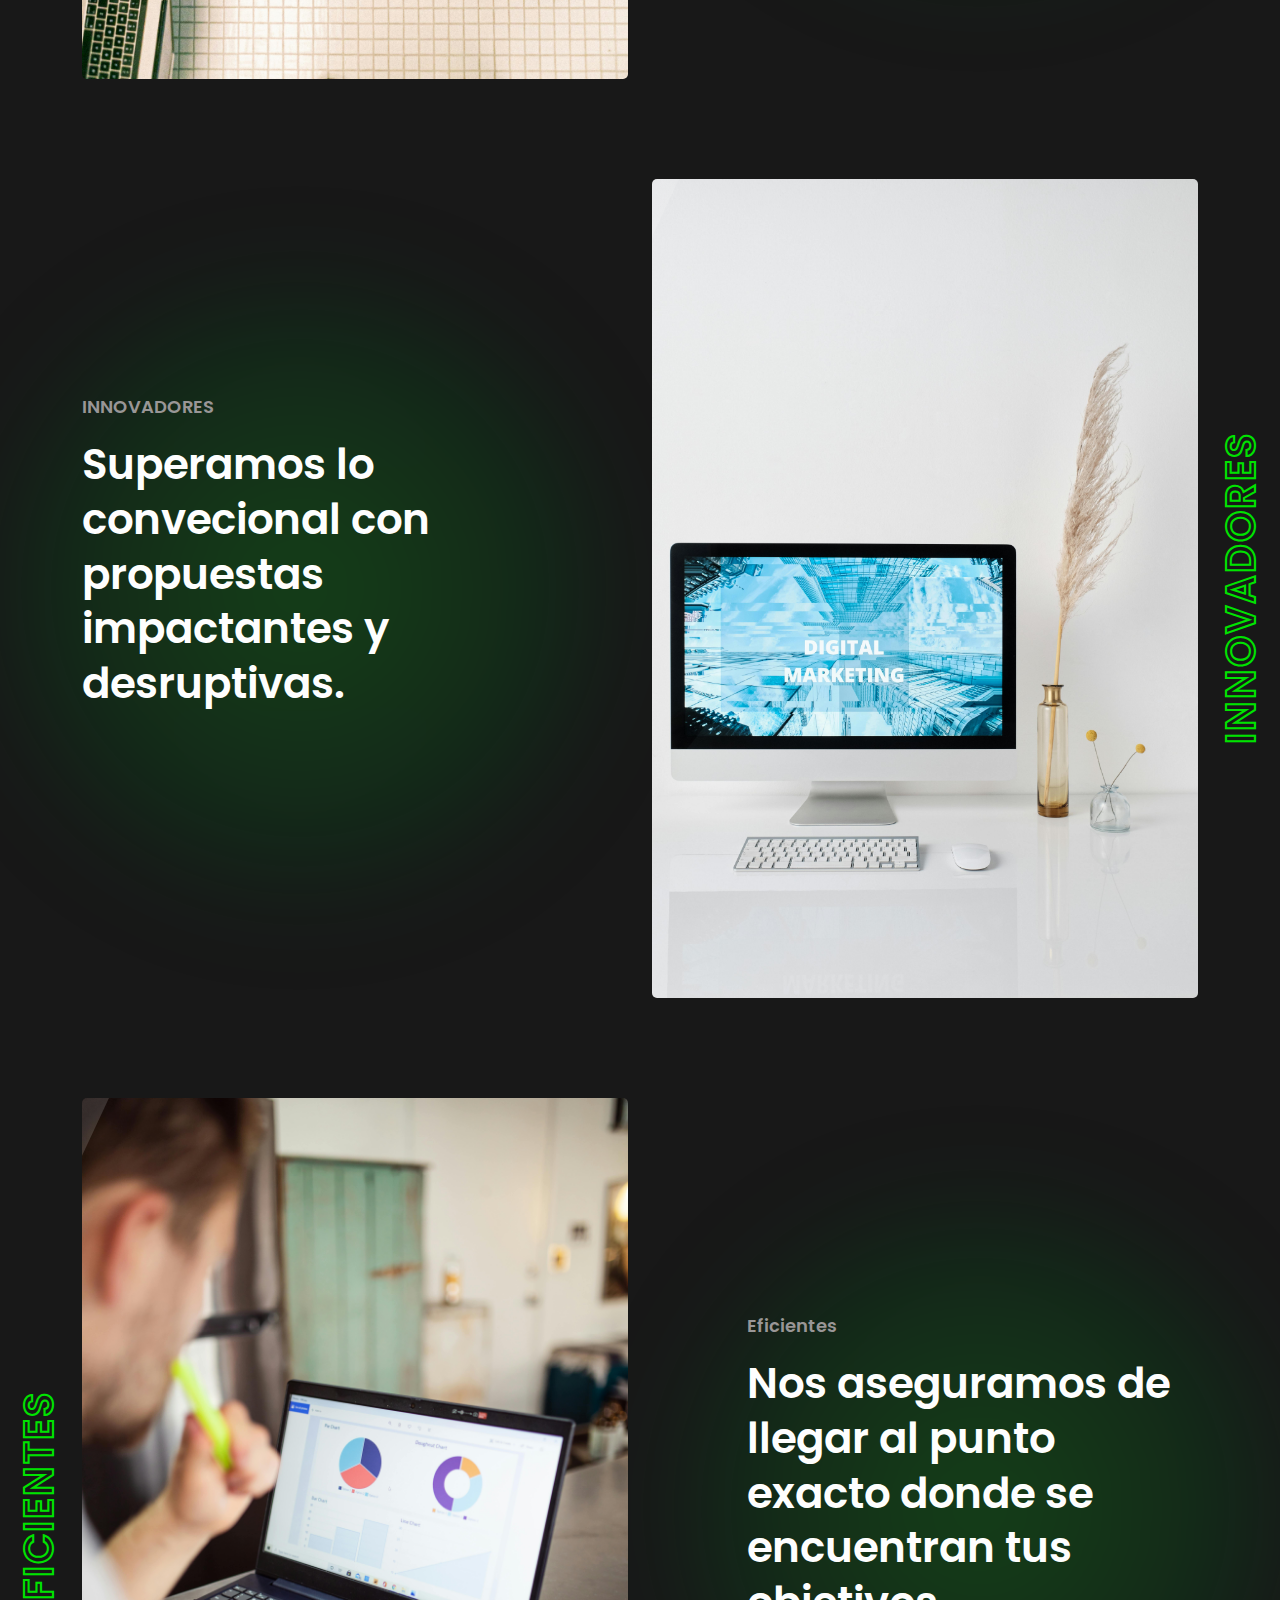
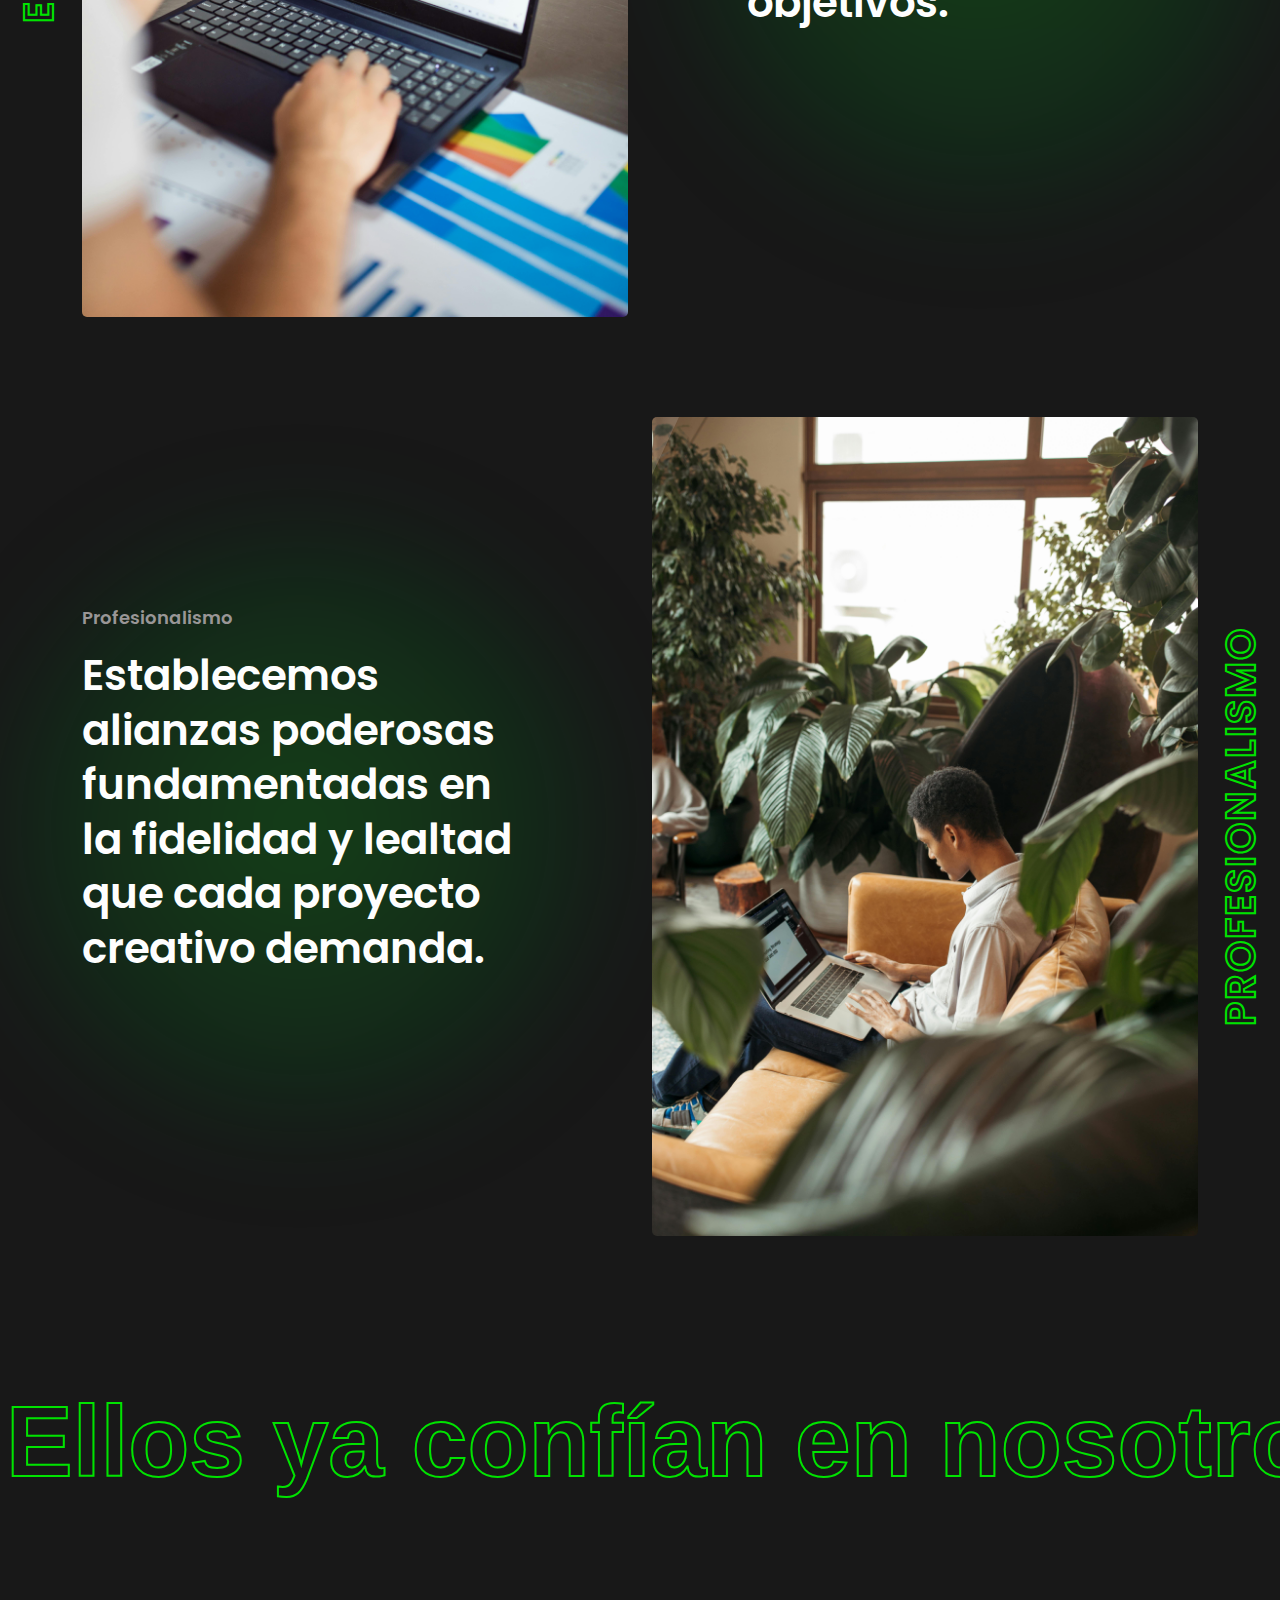
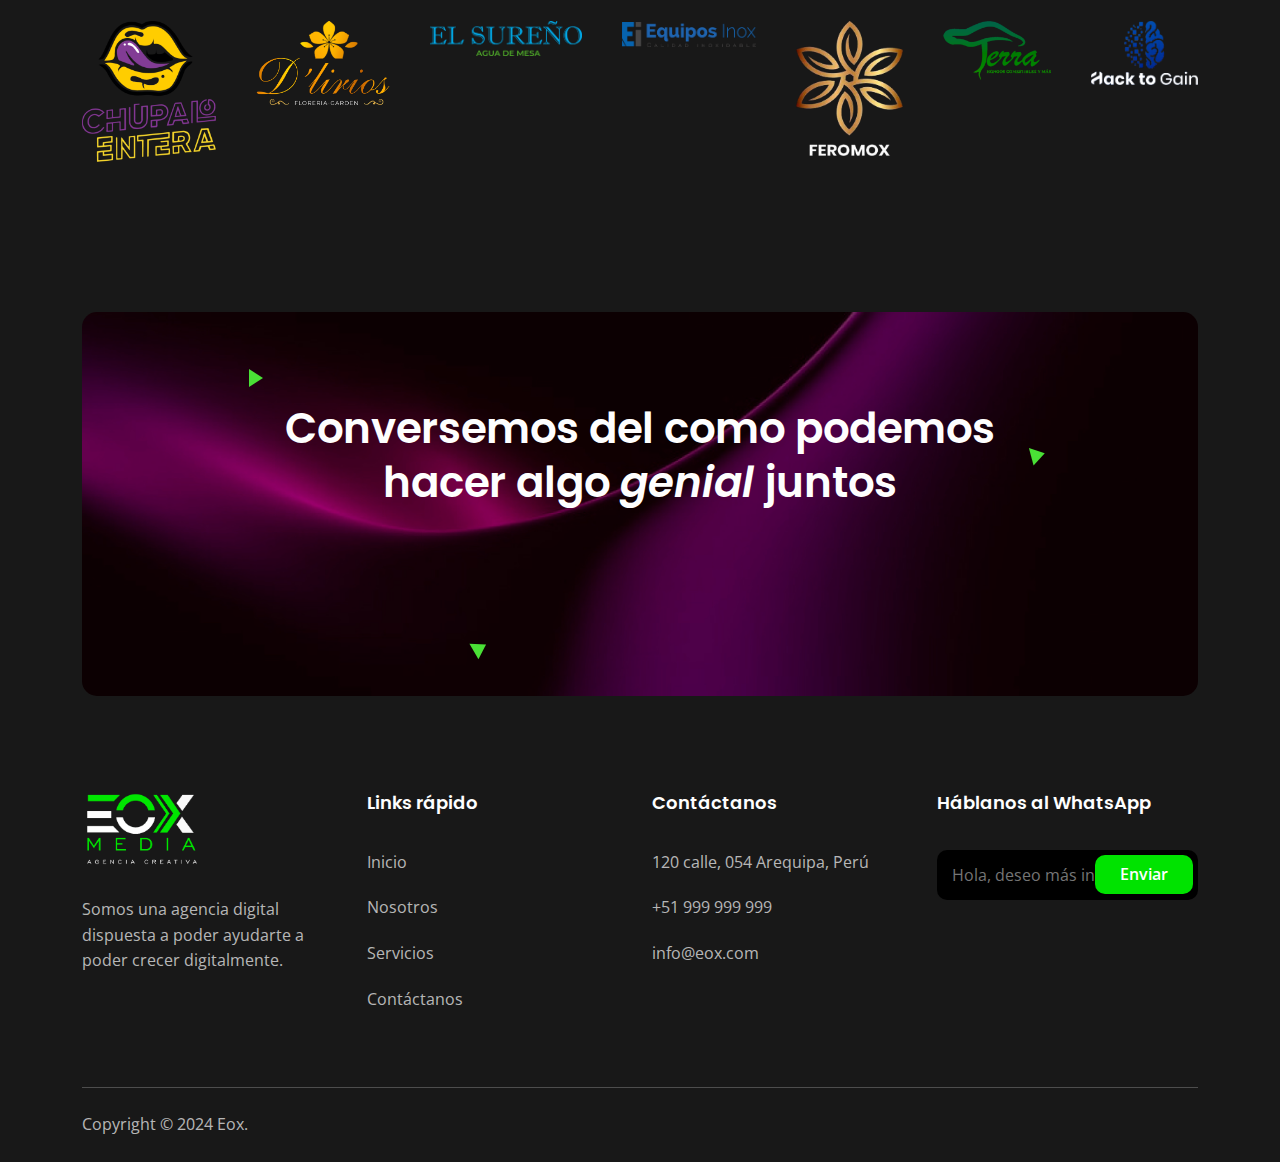
==== commit 128eda34: "En vivo" ====
--- a/about.html
+++ b/about.html
@@ -23,8 +23,8 @@
   <div class="cs-preloader cs-center">
     <div class="cs-preloader_in"></div>
   </div>
-  <!-- Start Header Section -->
-  <header class="cs-site_header cs-style1 text-uppercase cs-sticky_header">
+   <!-- Start Header Section -->
+   <header class="cs-site_header cs-style1 text-uppercase cs-sticky_header">
     <div class="cs-main_header">
       <div class="container">
         <div class="cs-main_header_in">
@@ -39,7 +39,7 @@
                 <li><a href="about.html">Inicio</a></li>
                 <li><a href="about.html">Nosotros</a></li>
                 <li><a href="service.html">Servicios</a></li>
-                <li><a href="about.html">Contáctanos</a></li>
+                <li><a href="contact.html">Contáctanos</a></li>
               </ul>
             </div>
           </div>
@@ -100,17 +100,17 @@
         </ul>
       </div>
       <div class="cs-side_header_box">
-        <h3 class="cs-side_header_title cs-primary_color">Envianos un mail</h3>
+        <h3 class="cs-side_header_title cs-primary_color">Háblanos al WhastApp</h3>
         <div class="cs-newsletter cs-style1">
           <form action="#" class="cs-newsletter_form">
-            <input type="email" class="cs-newsletter_input" placeholder="ejemplo@gmail.com">
-            <button class="cs-newsletter_btn"><span>Enviar</span></button>
+            <input type="email" class="cs-newsletter_input" placeholder="Hola, deseo más info">
+            <a href="#" class="cs-newsletter_btn"><span>Enviar</span></a>
           </form>
         </div>
       </div>
     </div>
   </div>
-  <!-- End Header Section --><!-- Start Header Section -->
+  <!-- End Header Section -->
   <header class="cs-site_header cs-style1 text-uppercase cs-sticky_header">
     <div class="cs-main_header">
       <div class="container">
@@ -123,10 +123,10 @@
           <div class="cs-main_header_center">
             <div class="cs-nav cs-primary_font cs-medium">
               <ul class="cs-nav_list">
-                <li><a href="about.html">Inicio</a></li>
+                <li><a href="index.html">Inicio</a></li>
                 <li><a href="about.html">Nosotros</a></li>
                 <li><a href="service.html">Servicios</a></li>
-                <li><a href="about.html">Contáctanos</a></li>
+                <li><a href="contact.html">Contáctanos</a></li>
               </ul>
             </div>
           </div>
@@ -250,7 +250,7 @@
             <h3 class="cs-section_subtitle">Creativos</h3>
             <h2 class="cs-section_title">Ofrecemos frescas y soluciones efectivas para potenciar tus proyectos.</h2>
             <div class="cs-height_45 cs-height_lg_20"></div>
-            <a href="portfolio-details.html" class="cs-text_btn wow fadeInLeft" data-wow-duration="0.8s"
+            <a href="#" class="cs-text_btn wow fadeInLeft" data-wow-duration="0.8s"
               data-wow-delay="0.2s">
               <span>¡Contáctanos!</span>
               <svg width="26" height="12" viewBox="0 0 26 12" fill="none" xmlns="http://www.w3.org/2000/svg">
@@ -275,7 +275,7 @@
             <h3 class="cs-section_subtitle">INNOVADORES</h3>
             <h2 class="cs-section_title">Superamos lo convecional con propuestas impactantes y desruptivas.</h2>
             <div class="cs-height_45 cs-height_lg_20"></div>
-            <a href="portfolio-details.html" class="cs-text_btn wow fadeInLeft" data-wow-duration="0.8s"
+            <a href="#" class="cs-text_btn wow fadeInLeft" data-wow-duration="0.8s"
               data-wow-delay="0.2s">
               <span>See Details</span>
               <svg width="26" height="12" viewBox="0 0 26 12" fill="none" xmlns="http://www.w3.org/2000/svg">
@@ -317,7 +317,7 @@
             <h2 class="cs-section_title">Nos aseguramos de llegar al punto exacto donde se encuentran tus objetivos.
             </h2>
             <div class="cs-height_45 cs-height_lg_20"></div>
-            <a href="portfolio-details.html" class="cs-text_btn wow fadeInLeft" data-wow-duration="0.8s"
+            <a href="#" class="cs-text_btn wow fadeInLeft" data-wow-duration="0.8s"
               data-wow-delay="0.2s">
               <span>See Details</span>
               <svg width="26" height="12" viewBox="0 0 26 12" fill="none" xmlns="http://www.w3.org/2000/svg">
@@ -343,7 +343,7 @@
             <h2 class="cs-section_title">Establecemos alianzas poderosas fundamentadas en la fidelidad y lealtad que
               cada proyecto creativo demanda.</h2>
             <div class="cs-height_45 cs-height_lg_20"></div>
-            <a href="portfolio-details.html" class="cs-text_btn wow fadeInLeft" data-wow-duration="0.8s"
+            <a href="#" class="cs-text_btn wow fadeInLeft" data-wow-duration="0.8s"
               data-wow-delay="0.2s">
               <span>See Details</span>
               <svg width="26" height="12" viewBox="0 0 26 12" fill="none" xmlns="http://www.w3.org/2000/svg">
@@ -414,63 +414,63 @@
     </div>
   </section>
   <!-- End CTA -->
-  <!-- Start Footer -->
-  <footer class="cs-fooer">
-    <div class="cs-fooer_main">
-      <div class="container">
-        <div class="row">
-          <div class="col-lg-3 col-sm-6">
-            <div class="cs-footer_item">
-              <div class="cs-text_widget">
-                <img src="assets/img/logo/eox_logo.png" width="200px" alt="">
-                <p>Somos una agencia digital dispuesta a poder ayduarte a poder crecer digitalmente.</p>
-              </div>
-            </div>
-          </div>
-          <div class="col-lg-3 col-sm-6">
-            <div class="cs-footer_item">
-              <h2 class="cs-widget_title">Links rápido</h2>
-              <ul class="cs-menu_widget cs-mp0">
-                <li><a href="index.html">Inicio</a></li>
-                <li><a href="about.html">Nosotros</a></li>
-                <li><a href="service.html">Servicios</a></li>
-                <li><a href="contact.html">Contáctanos</a></li>
-              </ul>
-            </div>
-          </div>
-          <div class="col-lg-3 col-sm-6">
-            <div class="cs-footer_item">
-              <h2 class="cs-widget_title">Contáctanos</h2>
-              <ul class="cs-menu_widget cs-mp0">
-                <li>120 calle, 054 Arequipa, Perú</li>
-                <li>+51 999 999 999</li>
-                <li>info@eox.com</li>
-              </ul>
-            </div>
-          </div>
-          <div class="col-lg-3 col-sm-6">
-            <div class="cs-footer_item">
-              <h2 class="cs-widget_title">Envíanos un mail</h2>
-              <div class="cs-newsletter cs-style1">
-                <form action="#" class="cs-newsletter_form">
-                  <input type="email" class="cs-newsletter_input" placeholder="ejemplo@gmail.com">
-                  <button class="cs-newsletter_btn"><span>Enviar</span></button>
-                </form>
-              </div>
-            </div>
-          </div>
-        </div>
-      </div>
-    </div>
+ <!-- Start Footer -->
+ <footer class="cs-fooer">
+  <div class="cs-fooer_main">
     <div class="container">
-      <div class="cs-bottom_footer">
-        <div class="cs-bottom_footer_left">
-          <div class="cs-copyright">Copyright © 2024 Eox.</div>
-        </div>
-      </div>
-    </div>
-  </footer>
-  <!-- End Footer -->
+      <div class="row">
+        <div class="col-lg-3 col-sm-6">
+          <div class="cs-footer_item">
+            <div class="cs-text_widget">
+              <img src="assets/img/logo/eox_logo.png" width="120px" alt="">
+              <p>Somos una agencia digital dispuesta a poder ayudarte a poder crecer digitalmente.</p>
+            </div>
+          </div>
+        </div>
+        <div class="col-lg-3 col-sm-6">
+          <div class="cs-footer_item">
+            <h2 class="cs-widget_title">Links rápido</h2>
+            <ul class="cs-menu_widget cs-mp0">
+              <li><a href="index.html">Inicio</a></li>
+              <li><a href="about.html">Nosotros</a></li>
+              <li><a href="service.html">Servicios</a></li>
+              <li><a href="contact.html">Contáctanos</a></li>
+            </ul>
+          </div>
+        </div>
+        <div class="col-lg-3 col-sm-6">
+          <div class="cs-footer_item">
+            <h2 class="cs-widget_title">Contáctanos</h2>
+            <ul class="cs-menu_widget cs-mp0">
+              <li>120 calle, 054 Arequipa, Perú</li>
+              <li>+51 999 999 999</li>
+              <li>info@eox.com</li>
+            </ul>
+          </div>
+        </div>
+        <div class="col-lg-3 col-sm-6">
+          <div class="cs-footer_item">
+            <h2 class="cs-widget_title">Háblanos al WhatsApp</h2>
+            <div class="cs-newsletter cs-style1">
+              <form action="#" class="cs-newsletter_form">
+                <input type="email" class="cs-newsletter_input" placeholder="Hola, deseo más info">
+                <a href="#" class="cs-newsletter_btn"><span>Enviar</span></a>
+              </form>
+            </div>
+          </div>
+        </div>
+      </div>
+    </div>
+  </div>
+  <div class="container">
+    <div class="cs-bottom_footer">
+      <div class="cs-bottom_footer_left">
+        <div class="cs-copyright">Copyright © 2024 Eox.</div>
+      </div>
+    </div>
+  </div>
+</footer>
+<!-- End Footer -->
   <span class="cs-scrollup">
     <svg width="20" height="20" viewBox="0 0 20 20" fill="none" xmlns="http://www.w3.org/2000/svg">
       <path d="M0 10L1.7625 11.7625L8.75 4.7875V20H11.25V4.7875L18.225 11.775L20 10L10 0L0 10Z" fill="currentColor" />
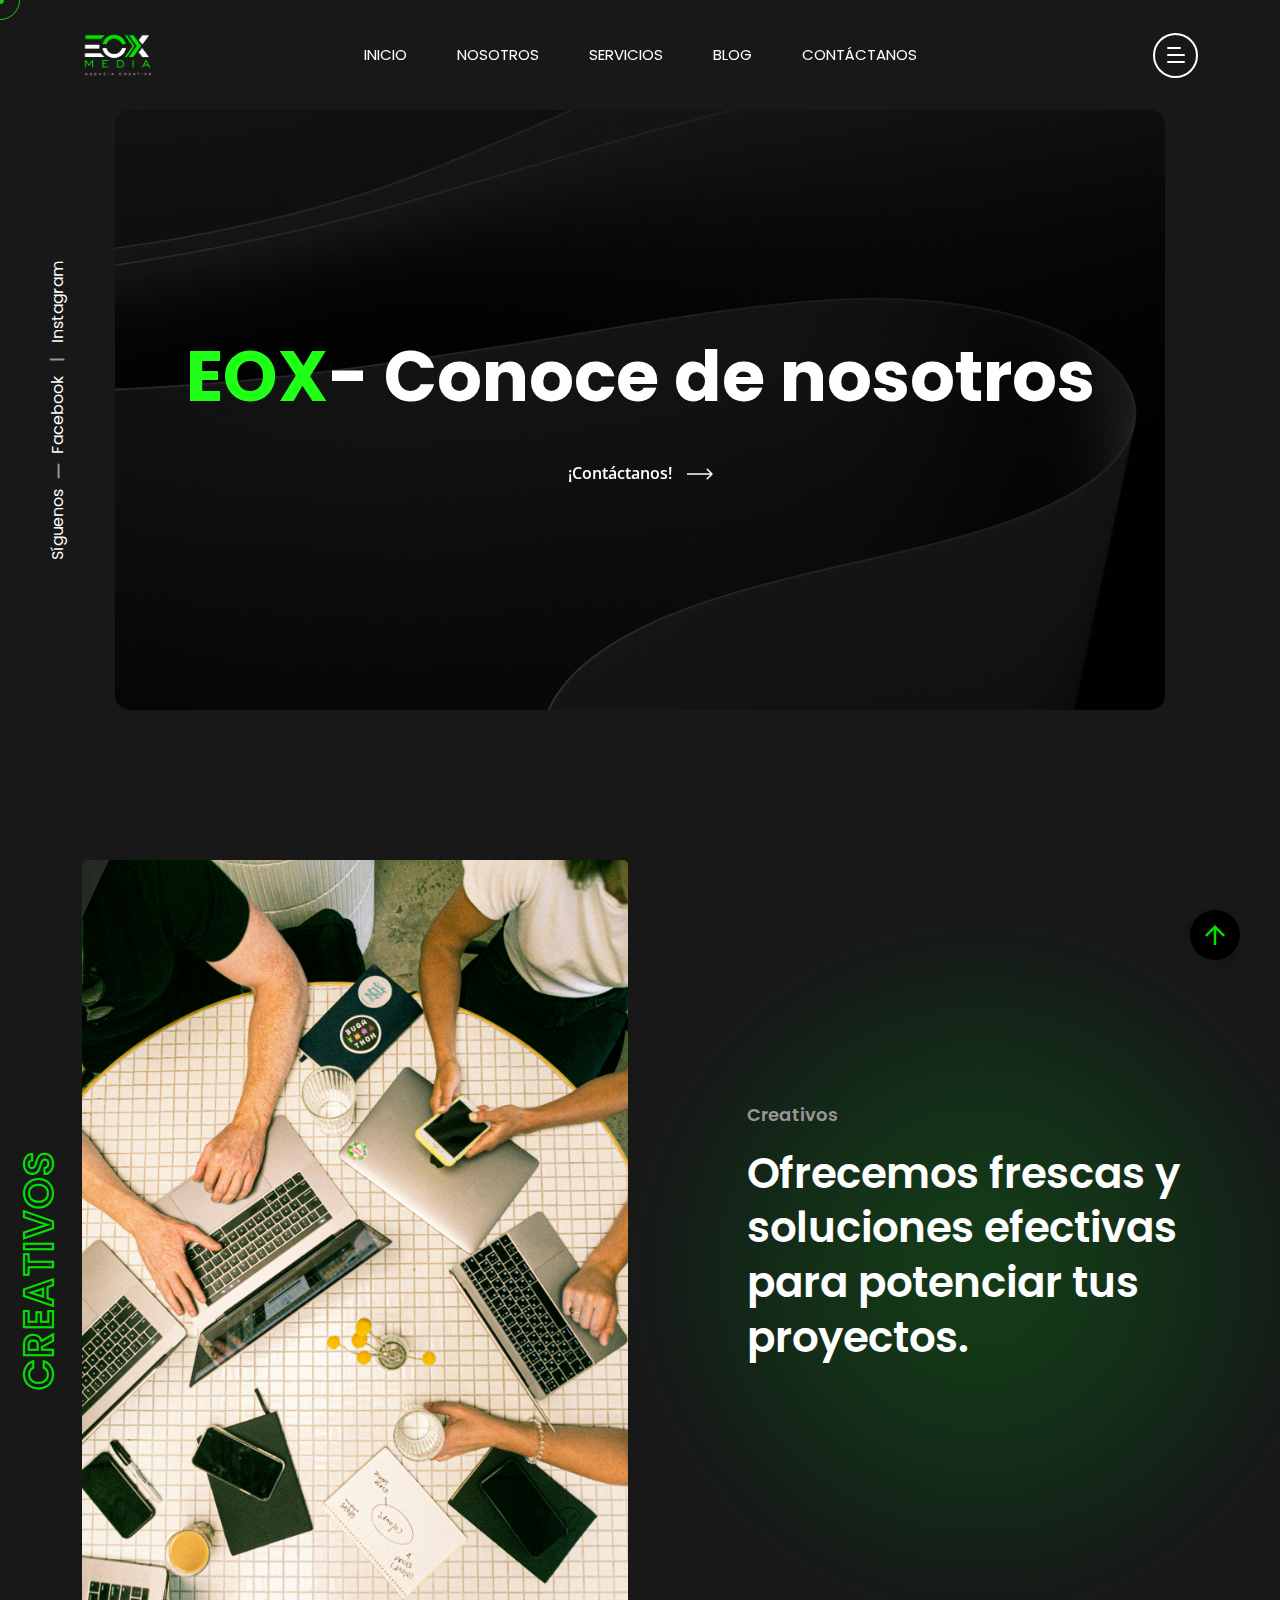
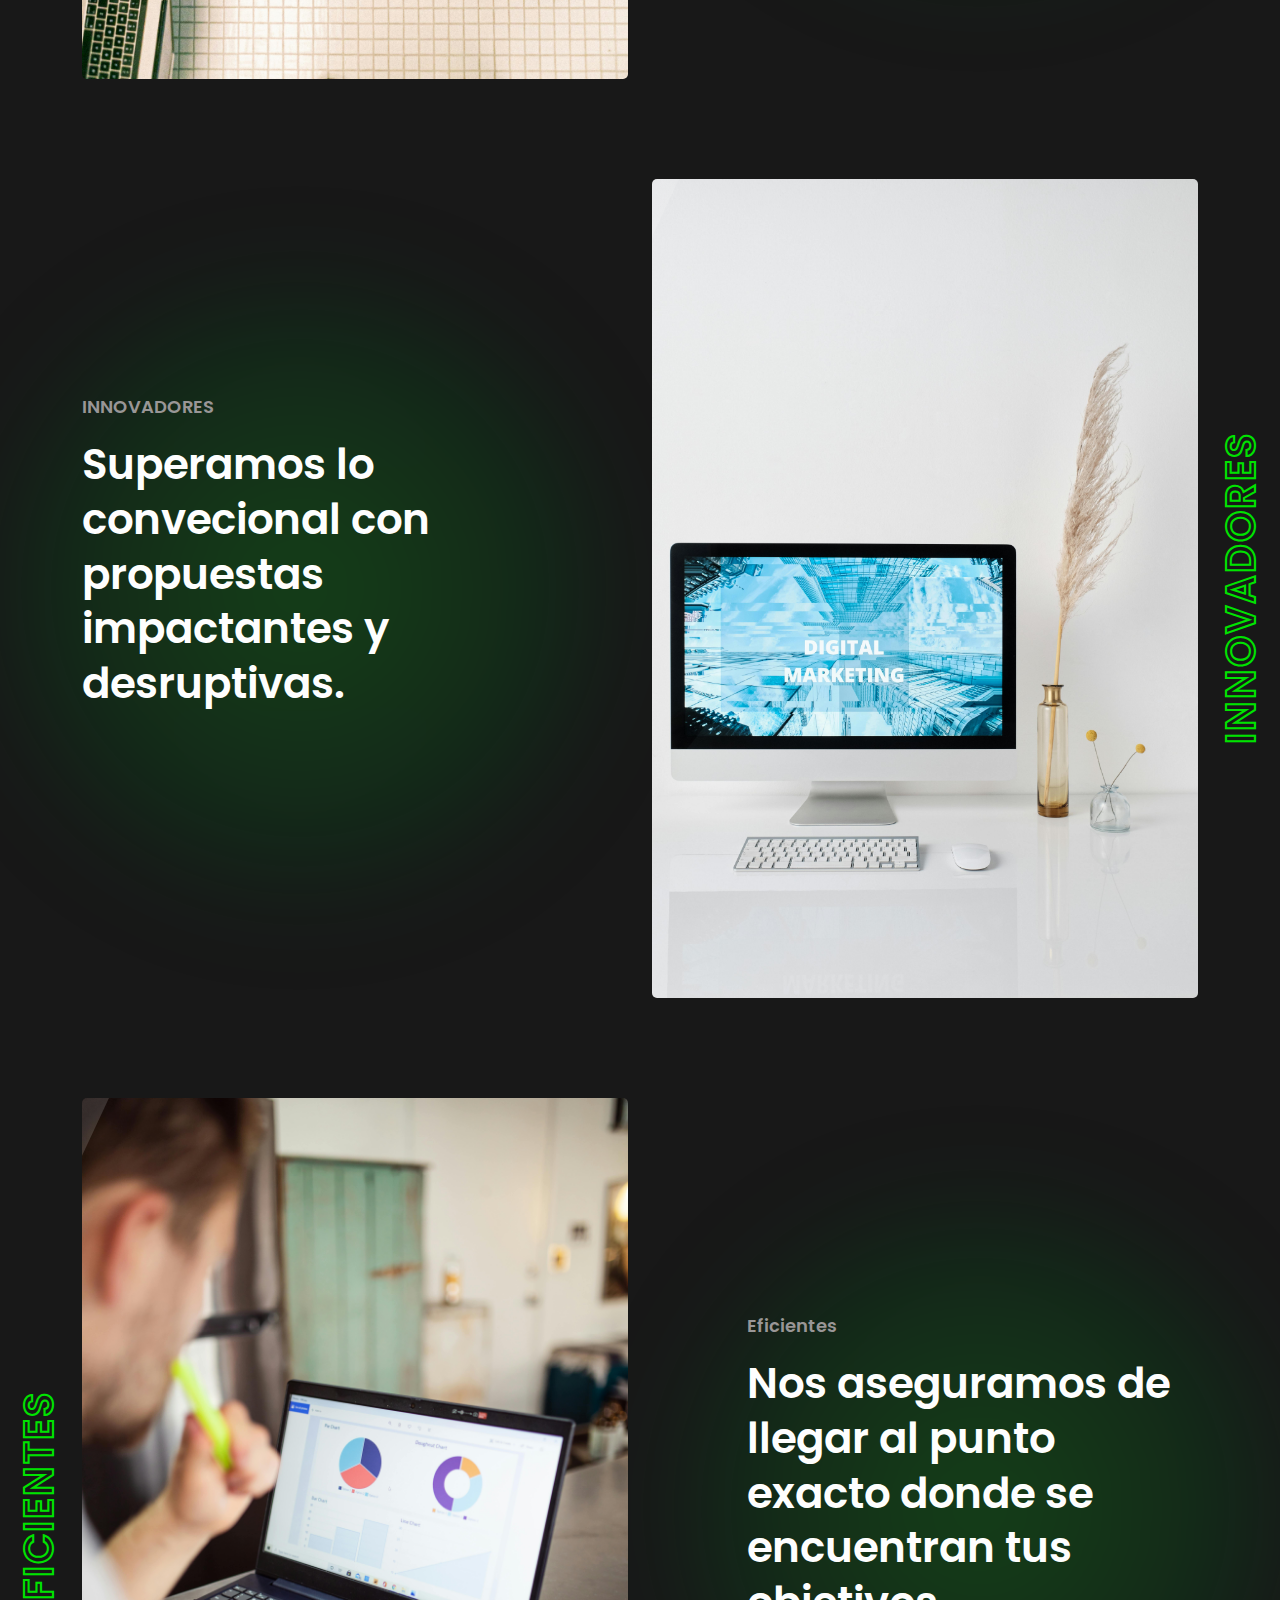
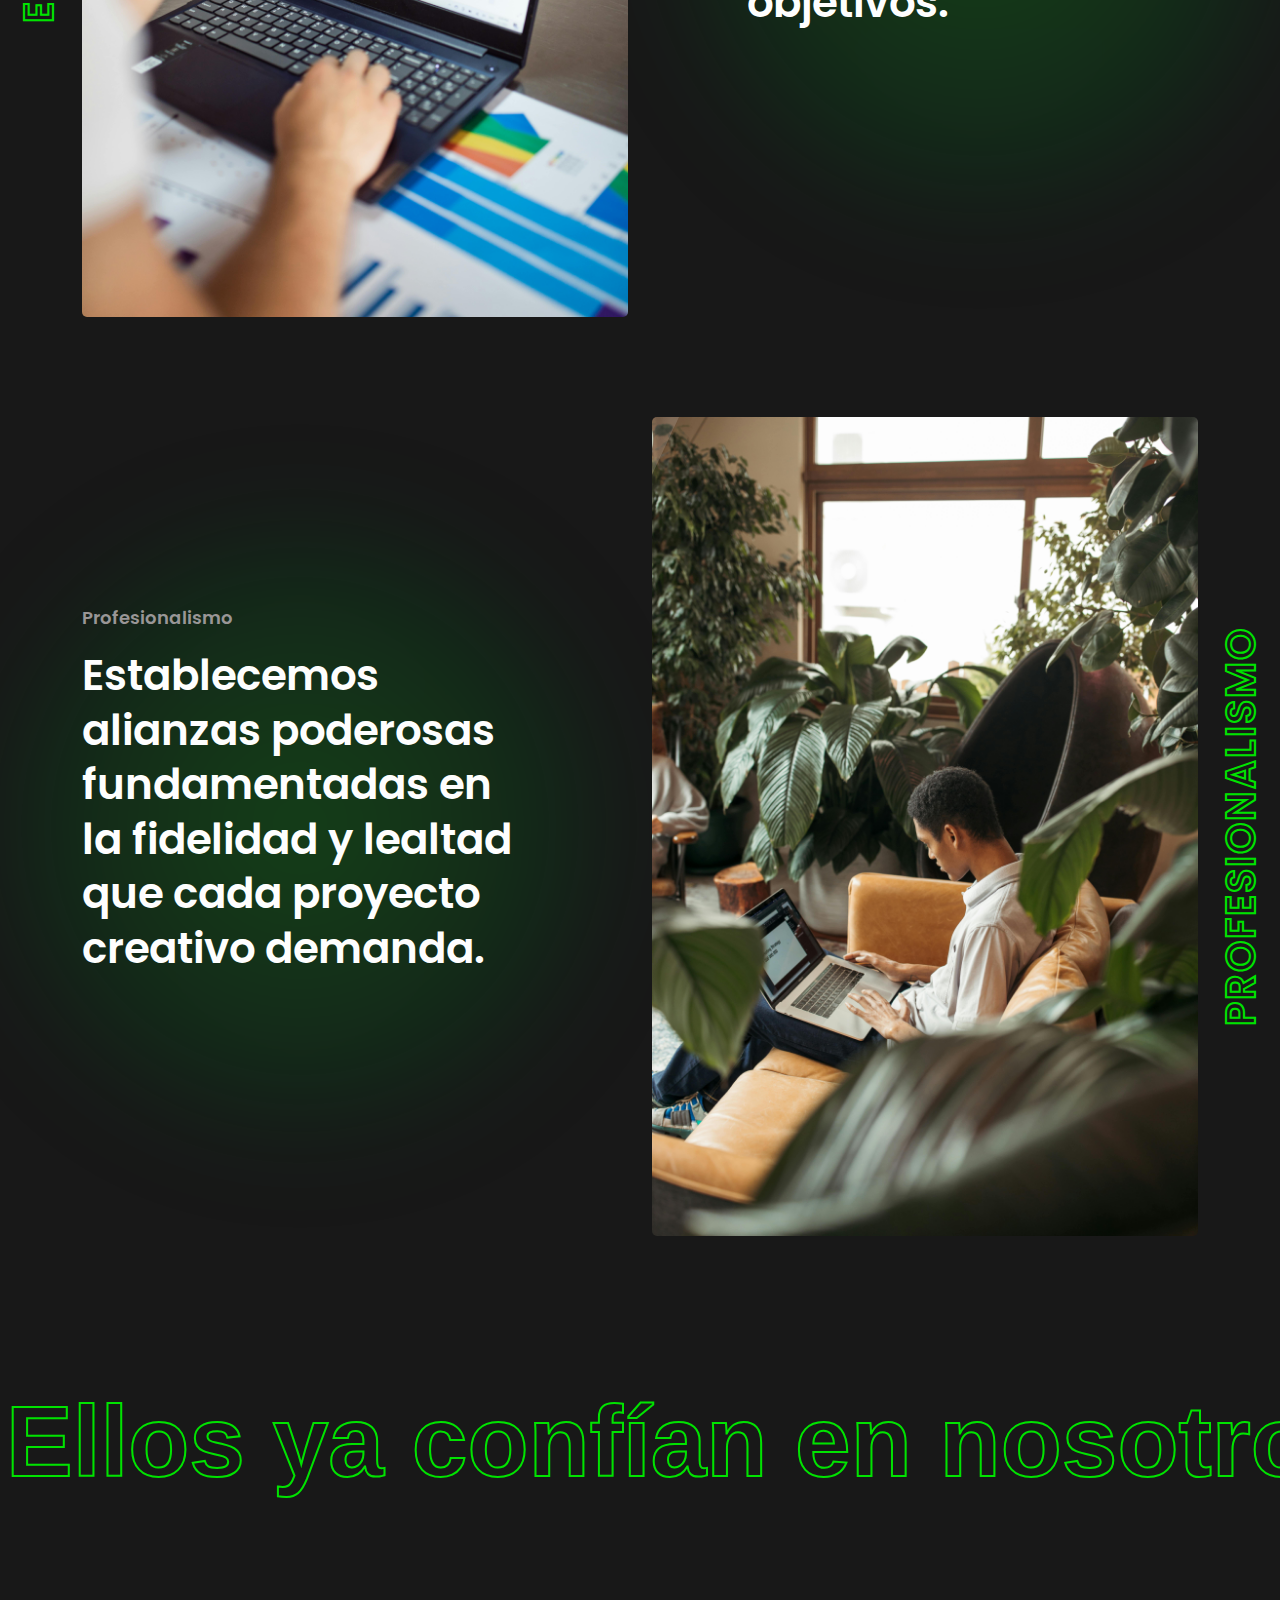
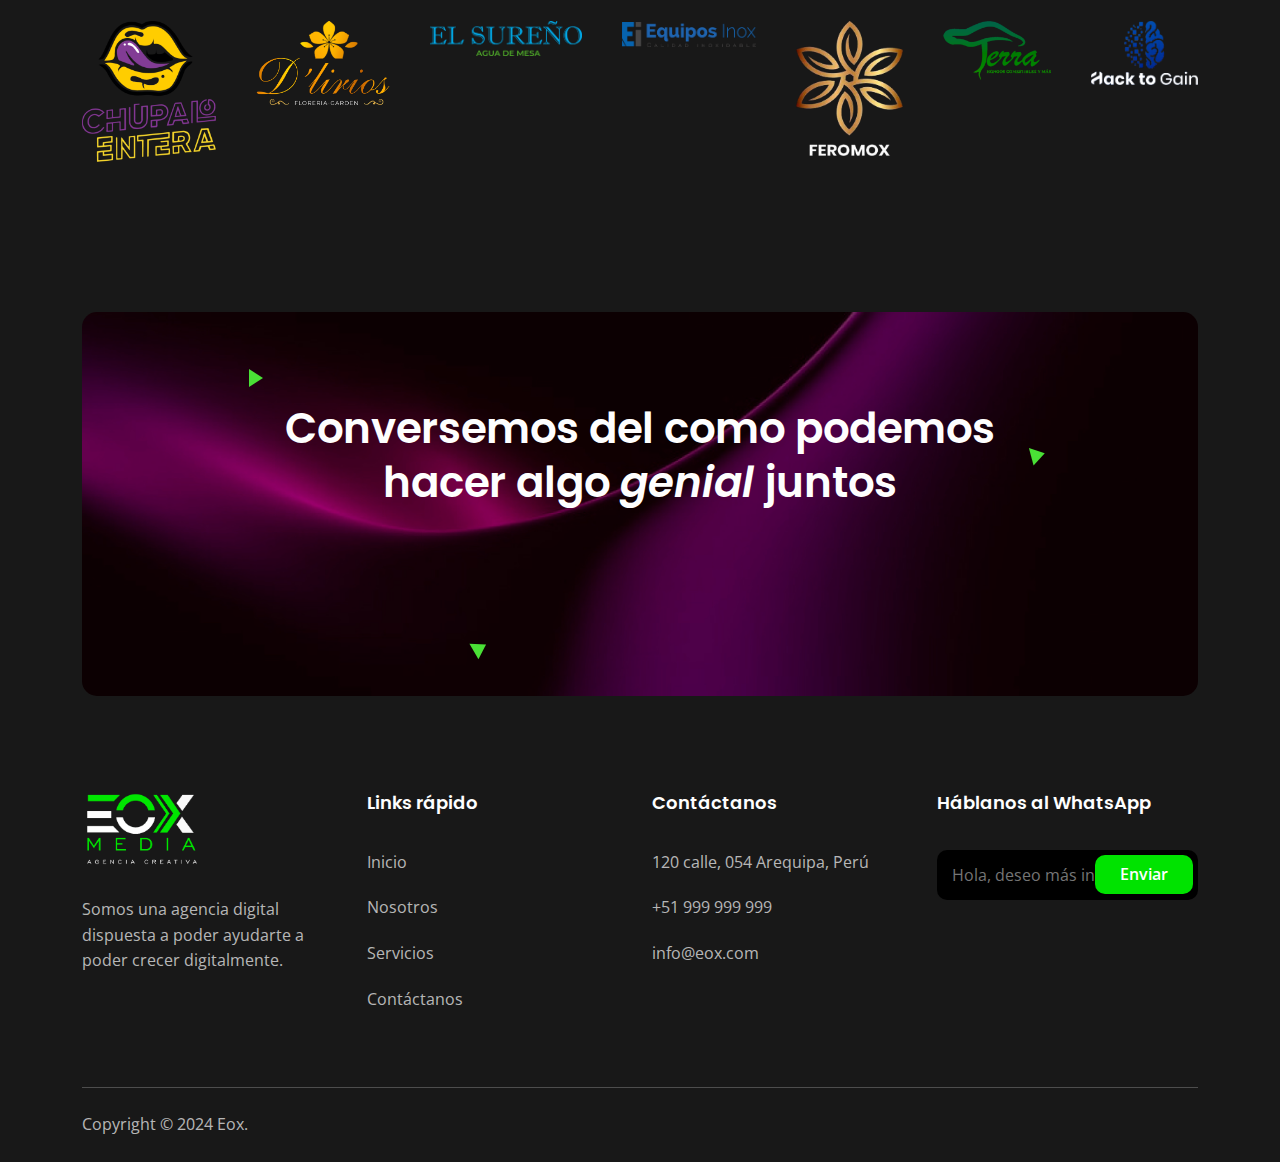
==== commit f5d4d774: "eox blog" ====
--- a/about.html
+++ b/about.html
@@ -34,11 +34,12 @@
             </a>
           </div>
           <div class="cs-main_header_center">
-            <div class="cs-nav cs-primary_font cs-medium">
+            <div class="cs-nav cs-primary_font">
               <ul class="cs-nav_list">
-                <li><a href="about.html">Inicio</a></li>
+                <li><a href="index.html">Inicio</a></li>
                 <li><a href="about.html">Nosotros</a></li>
                 <li><a href="service.html">Servicios</a></li>
+                <li><a href="blog.html">Blog</a></li>
                 <li><a href="contact.html">Contáctanos</a></li>
               </ul>
             </div>
@@ -111,41 +112,6 @@
     </div>
   </div>
   <!-- End Header Section -->
-  <header class="cs-site_header cs-style1 text-uppercase cs-sticky_header">
-    <div class="cs-main_header">
-      <div class="container">
-        <div class="cs-main_header_in">
-          <div class="cs-main_header_left">
-            <a class="cs-site_branding" href="index.html">
-              <img src="assets/img/logo/eox_logo.png" alt="Logo">
-            </a>
-          </div>
-          <div class="cs-main_header_center">
-            <div class="cs-nav cs-primary_font cs-medium">
-              <ul class="cs-nav_list">
-                <li><a href="index.html">Inicio</a></li>
-                <li><a href="about.html">Nosotros</a></li>
-                <li><a href="service.html">Servicios</a></li>
-                <li><a href="contact.html">Contáctanos</a></li>
-              </ul>
-            </div>
-          </div>
-          <div class="cs-main_header_right">
-            <div class="cs-toolbox">
-              <span class="cs-icon_btn">
-                <span class="cs-icon_btn_in">
-                  <span></span>
-                  <span></span>
-                  <span></span>
-                  <span></span>
-                </span>
-              </span>
-            </div>
-          </div>
-        </div>
-      </div>
-    </div>
-  </header>
   <div class="cs-side_header">
     <button class="cs-close"></button>
     <div class="cs-side_header_overlay"></div>
@@ -252,12 +218,7 @@
             <div class="cs-height_45 cs-height_lg_20"></div>
             <a href="#" class="cs-text_btn wow fadeInLeft" data-wow-duration="0.8s"
               data-wow-delay="0.2s">
-              <span>¡Contáctanos!</span>
-              <svg width="26" height="12" viewBox="0 0 26 12" fill="none" xmlns="http://www.w3.org/2000/svg">
-                <path
-                  d="M25.5303 6.53033C25.8232 6.23744 25.8232 5.76256 25.5303 5.46967L20.7574 0.696699C20.4645 0.403806 19.9896 0.403806 19.6967 0.696699C19.4038 0.989593 19.4038 1.46447 19.6967 1.75736L23.9393 6L19.6967 10.2426C19.4038 10.5355 19.4038 11.0104 19.6967 11.3033C19.9896 11.5962 20.4645 11.5962 20.7574 11.3033L25.5303 6.53033ZM0 6.75H25V5.25H0V6.75Z"
-                  fill="currentColor"></path>
-              </svg>
+              <span></span>
             </a>
           </div>
         </div>
@@ -277,12 +238,7 @@
             <div class="cs-height_45 cs-height_lg_20"></div>
             <a href="#" class="cs-text_btn wow fadeInLeft" data-wow-duration="0.8s"
               data-wow-delay="0.2s">
-              <span>See Details</span>
-              <svg width="26" height="12" viewBox="0 0 26 12" fill="none" xmlns="http://www.w3.org/2000/svg">
-                <path
-                  d="M25.5303 6.53033C25.8232 6.23744 25.8232 5.76256 25.5303 5.46967L20.7574 0.696699C20.4645 0.403806 19.9896 0.403806 19.6967 0.696699C19.4038 0.989593 19.4038 1.46447 19.6967 1.75736L23.9393 6L19.6967 10.2426C19.4038 10.5355 19.4038 11.0104 19.6967 11.3033C19.9896 11.5962 20.4645 11.5962 20.7574 11.3033L25.5303 6.53033ZM0 6.75H25V5.25H0V6.75Z"
-                  fill="currentColor"></path>
-              </svg>
+              <span></span>
             </a>
           </div>
         </div>
@@ -319,12 +275,7 @@
             <div class="cs-height_45 cs-height_lg_20"></div>
             <a href="#" class="cs-text_btn wow fadeInLeft" data-wow-duration="0.8s"
               data-wow-delay="0.2s">
-              <span>See Details</span>
-              <svg width="26" height="12" viewBox="0 0 26 12" fill="none" xmlns="http://www.w3.org/2000/svg">
-                <path
-                  d="M25.5303 6.53033C25.8232 6.23744 25.8232 5.76256 25.5303 5.46967L20.7574 0.696699C20.4645 0.403806 19.9896 0.403806 19.6967 0.696699C19.4038 0.989593 19.4038 1.46447 19.6967 1.75736L23.9393 6L19.6967 10.2426C19.4038 10.5355 19.4038 11.0104 19.6967 11.3033C19.9896 11.5962 20.4645 11.5962 20.7574 11.3033L25.5303 6.53033ZM0 6.75H25V5.25H0V6.75Z"
-                  fill="currentColor"></path>
-              </svg>
+              <span></span>
             </a>
           </div>
         </div>
@@ -345,12 +296,7 @@
             <div class="cs-height_45 cs-height_lg_20"></div>
             <a href="#" class="cs-text_btn wow fadeInLeft" data-wow-duration="0.8s"
               data-wow-delay="0.2s">
-              <span>See Details</span>
-              <svg width="26" height="12" viewBox="0 0 26 12" fill="none" xmlns="http://www.w3.org/2000/svg">
-                <path
-                  d="M25.5303 6.53033C25.8232 6.23744 25.8232 5.76256 25.5303 5.46967L20.7574 0.696699C20.4645 0.403806 19.9896 0.403806 19.6967 0.696699C19.4038 0.989593 19.4038 1.46447 19.6967 1.75736L23.9393 6L19.6967 10.2426C19.4038 10.5355 19.4038 11.0104 19.6967 11.3033C19.9896 11.5962 20.4645 11.5962 20.7574 11.3033L25.5303 6.53033ZM0 6.75H25V5.25H0V6.75Z"
-                  fill="currentColor"></path>
-              </svg>
+              <span></span>
             </a>
           </div>
         </div>
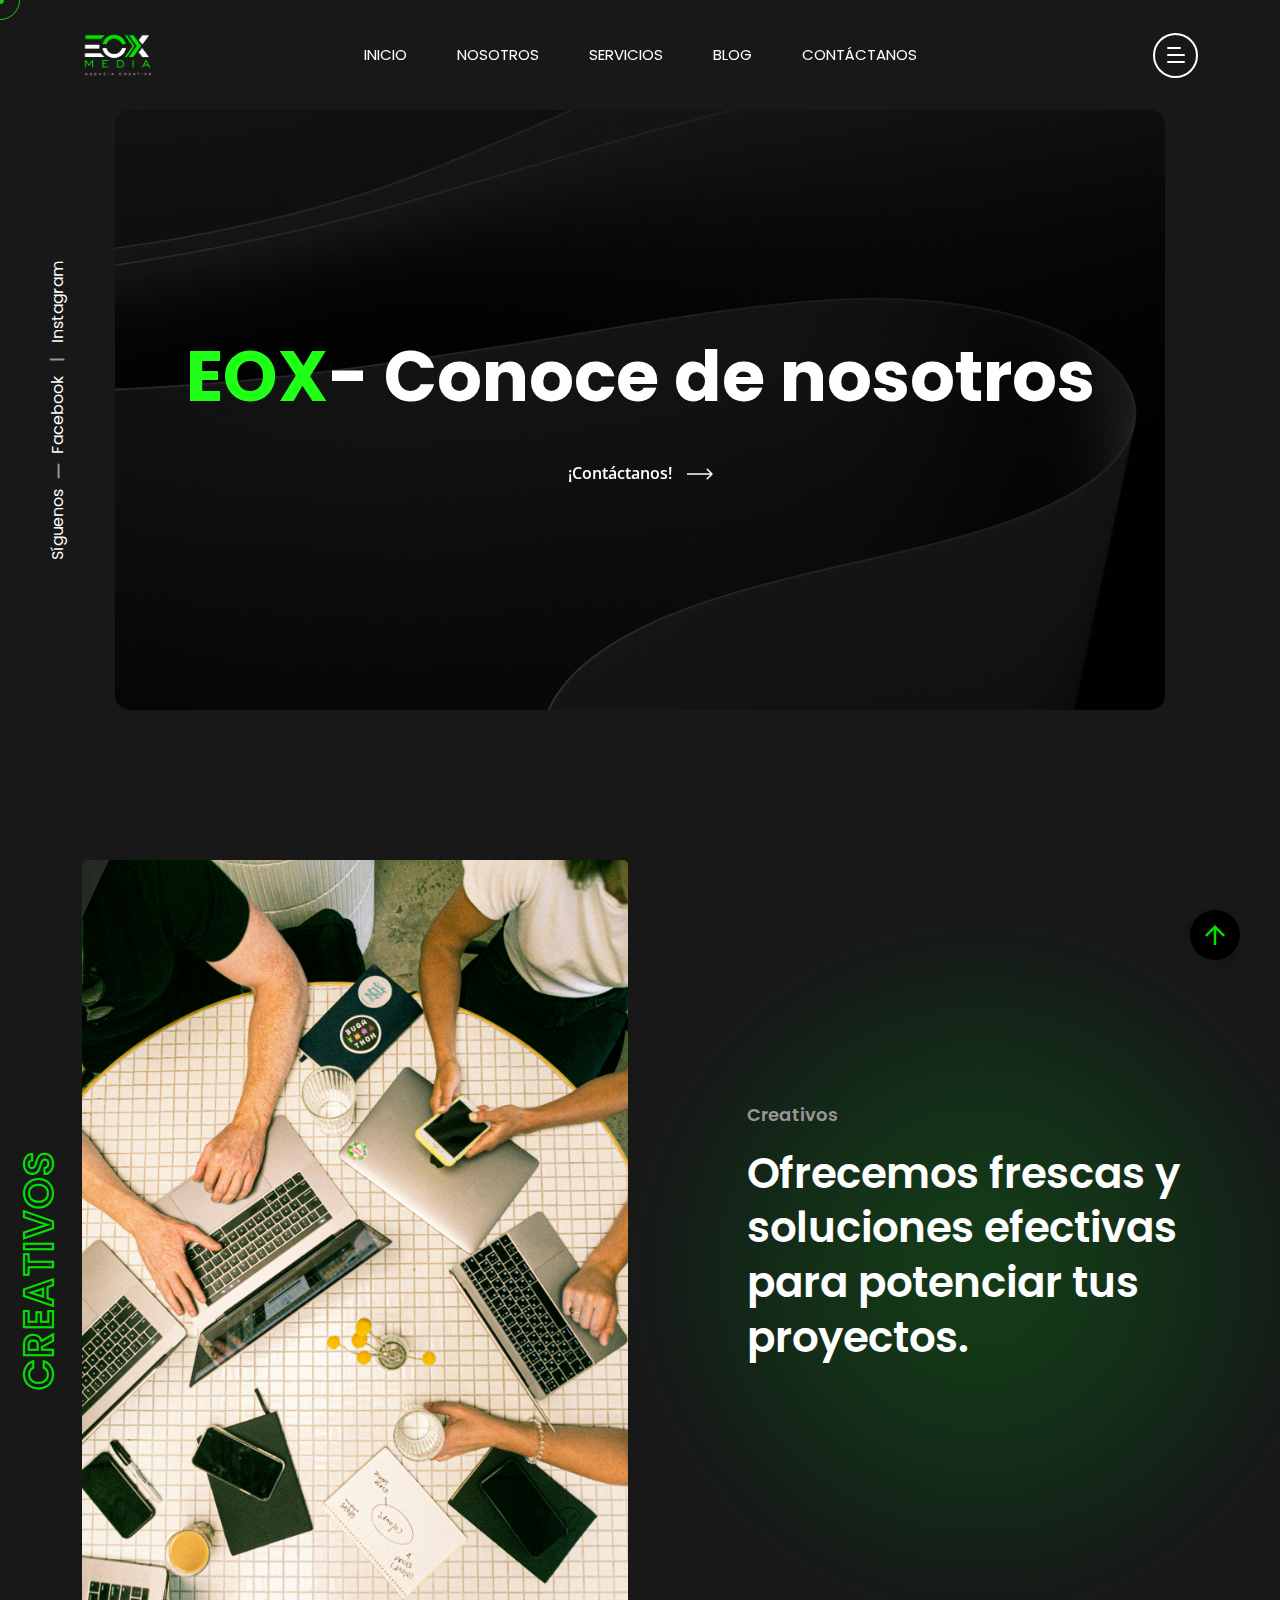
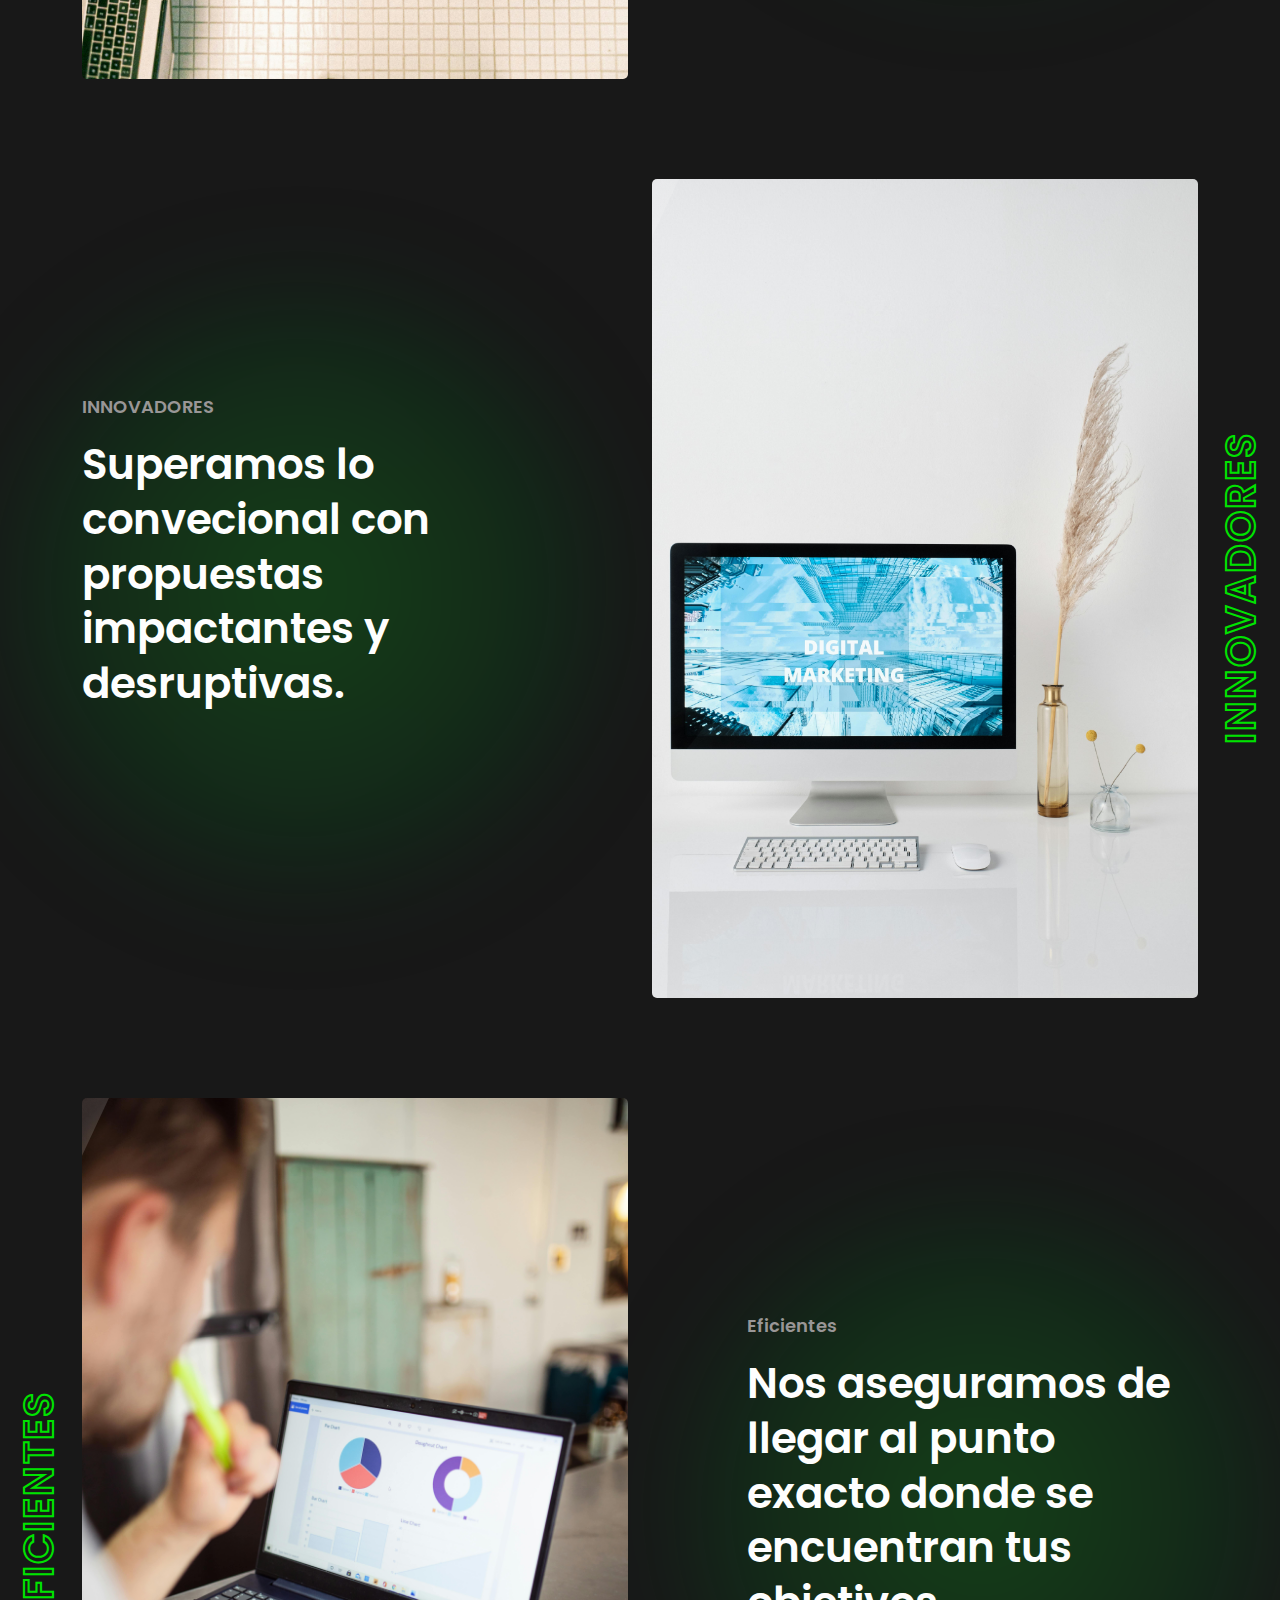
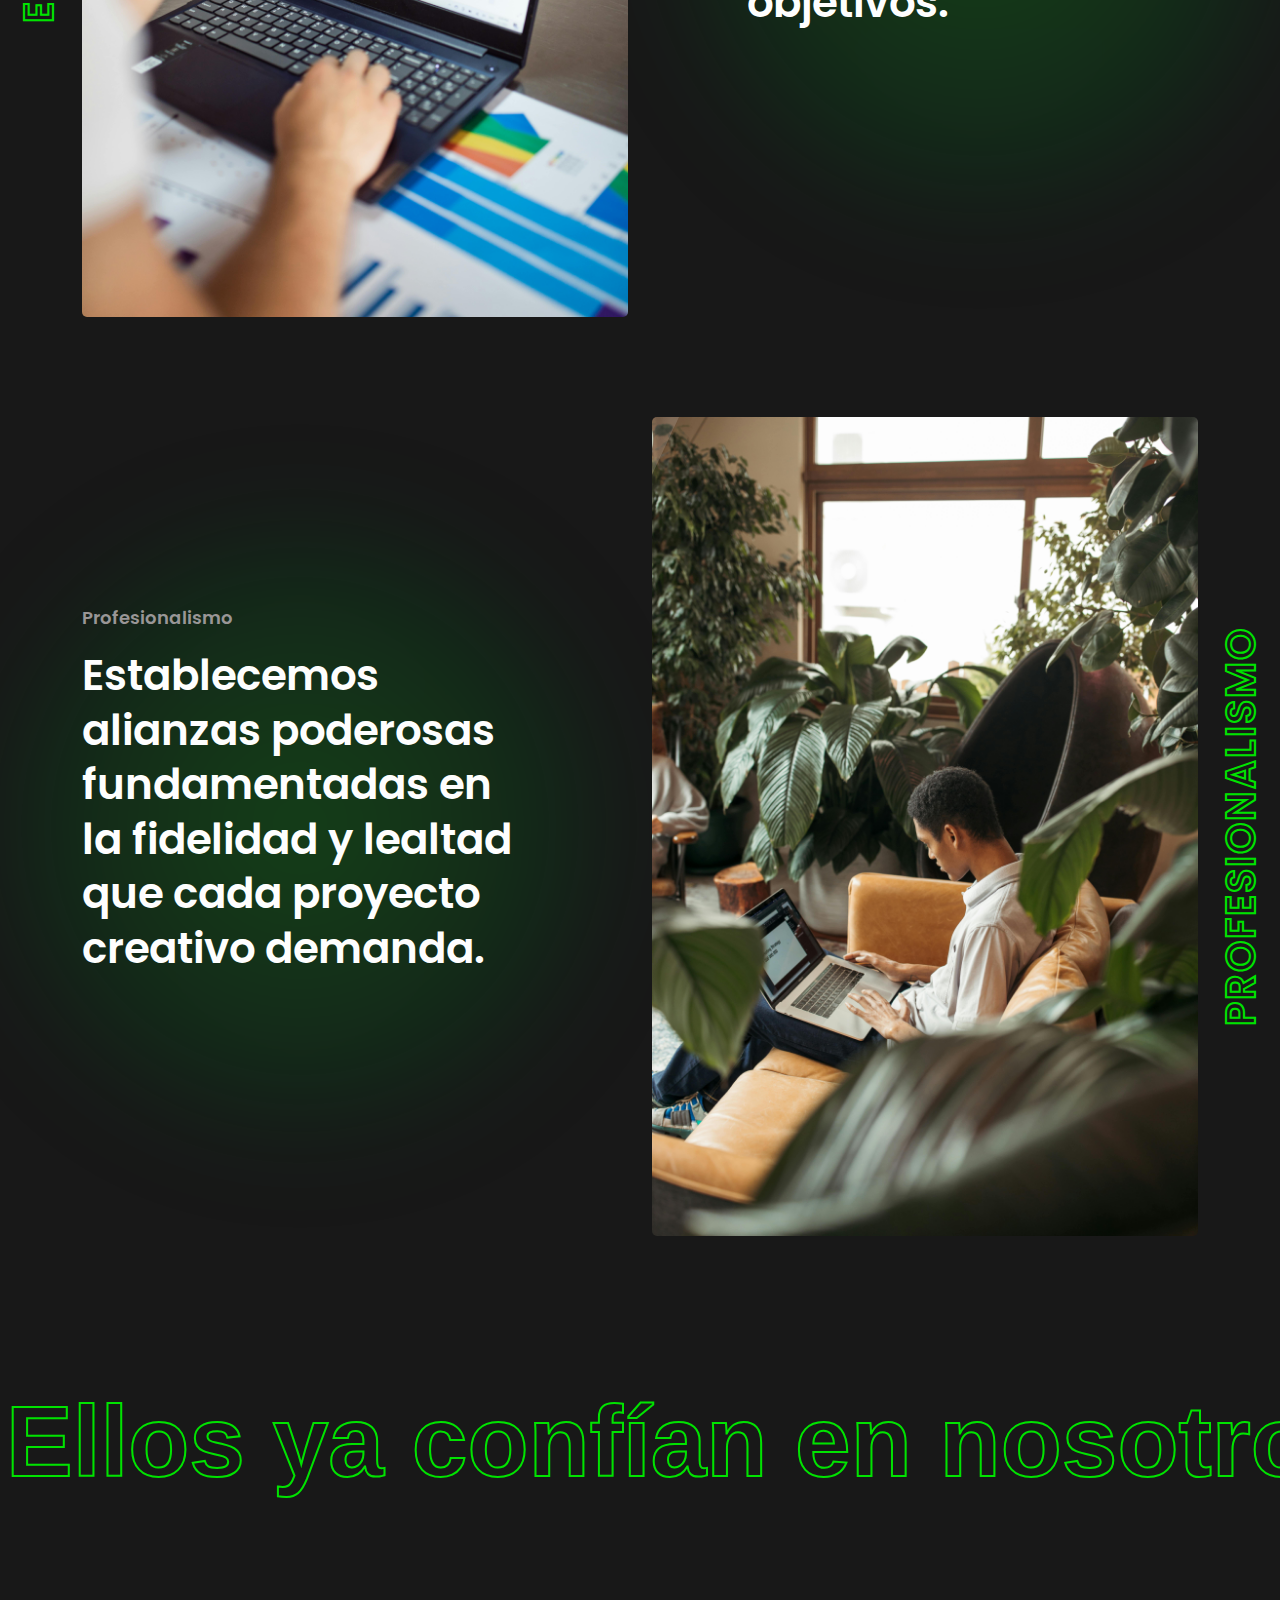
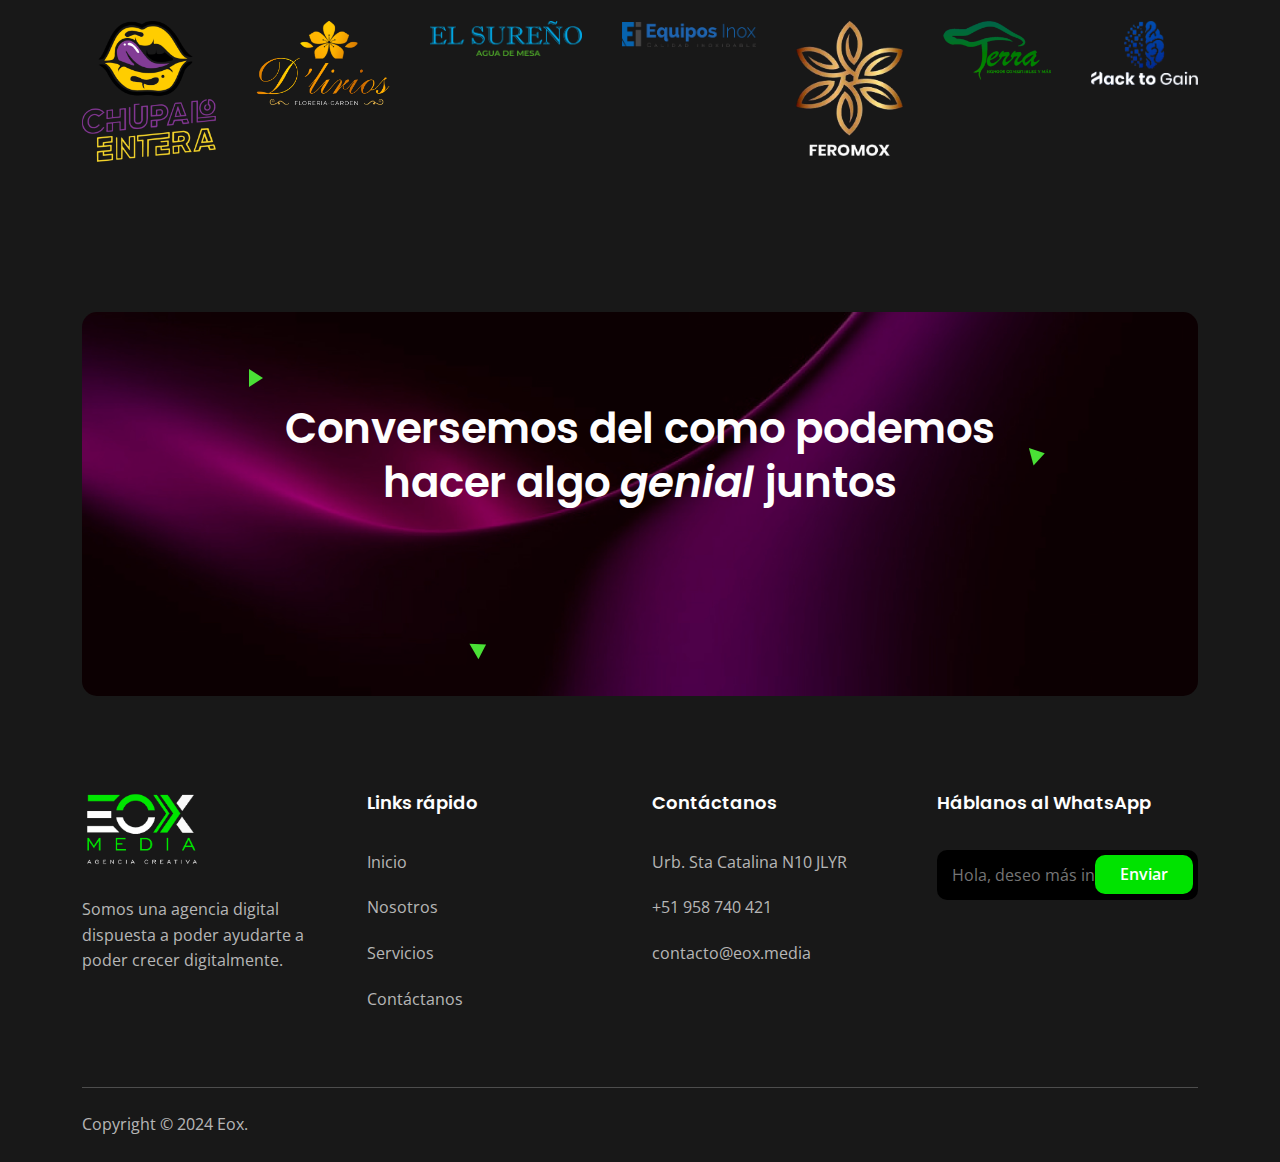
==== commit f4078e01: "add" ====
--- a/about.html
+++ b/about.html
@@ -388,9 +388,9 @@
           <div class="cs-footer_item">
             <h2 class="cs-widget_title">Contáctanos</h2>
             <ul class="cs-menu_widget cs-mp0">
-              <li>120 calle, 054 Arequipa, Perú</li>
-              <li>+51 999 999 999</li>
-              <li>info@eox.com</li>
+              <li>Urb. Sta Catalina N10 JLYR</li>
+              <li>+51 958 740 421</li>
+              <li>contacto@eox.media</li>
             </ul>
           </div>
         </div>
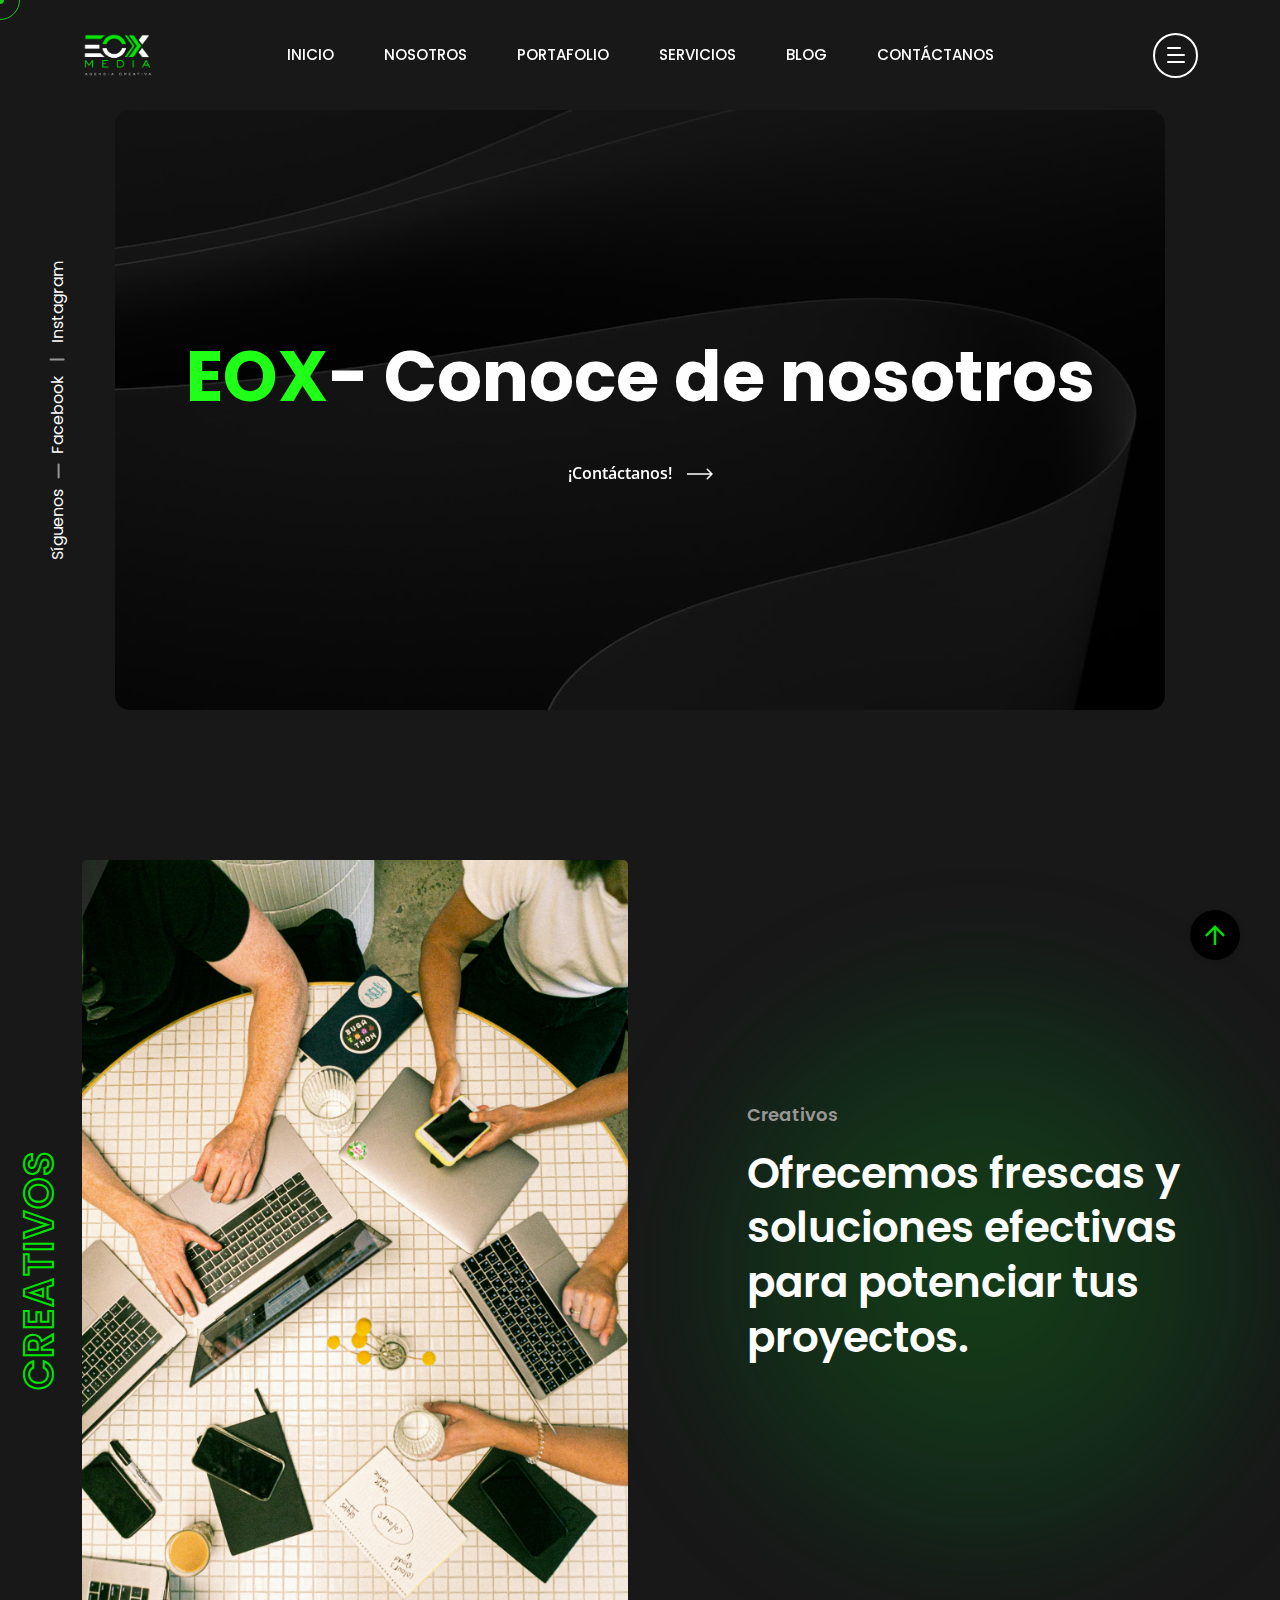
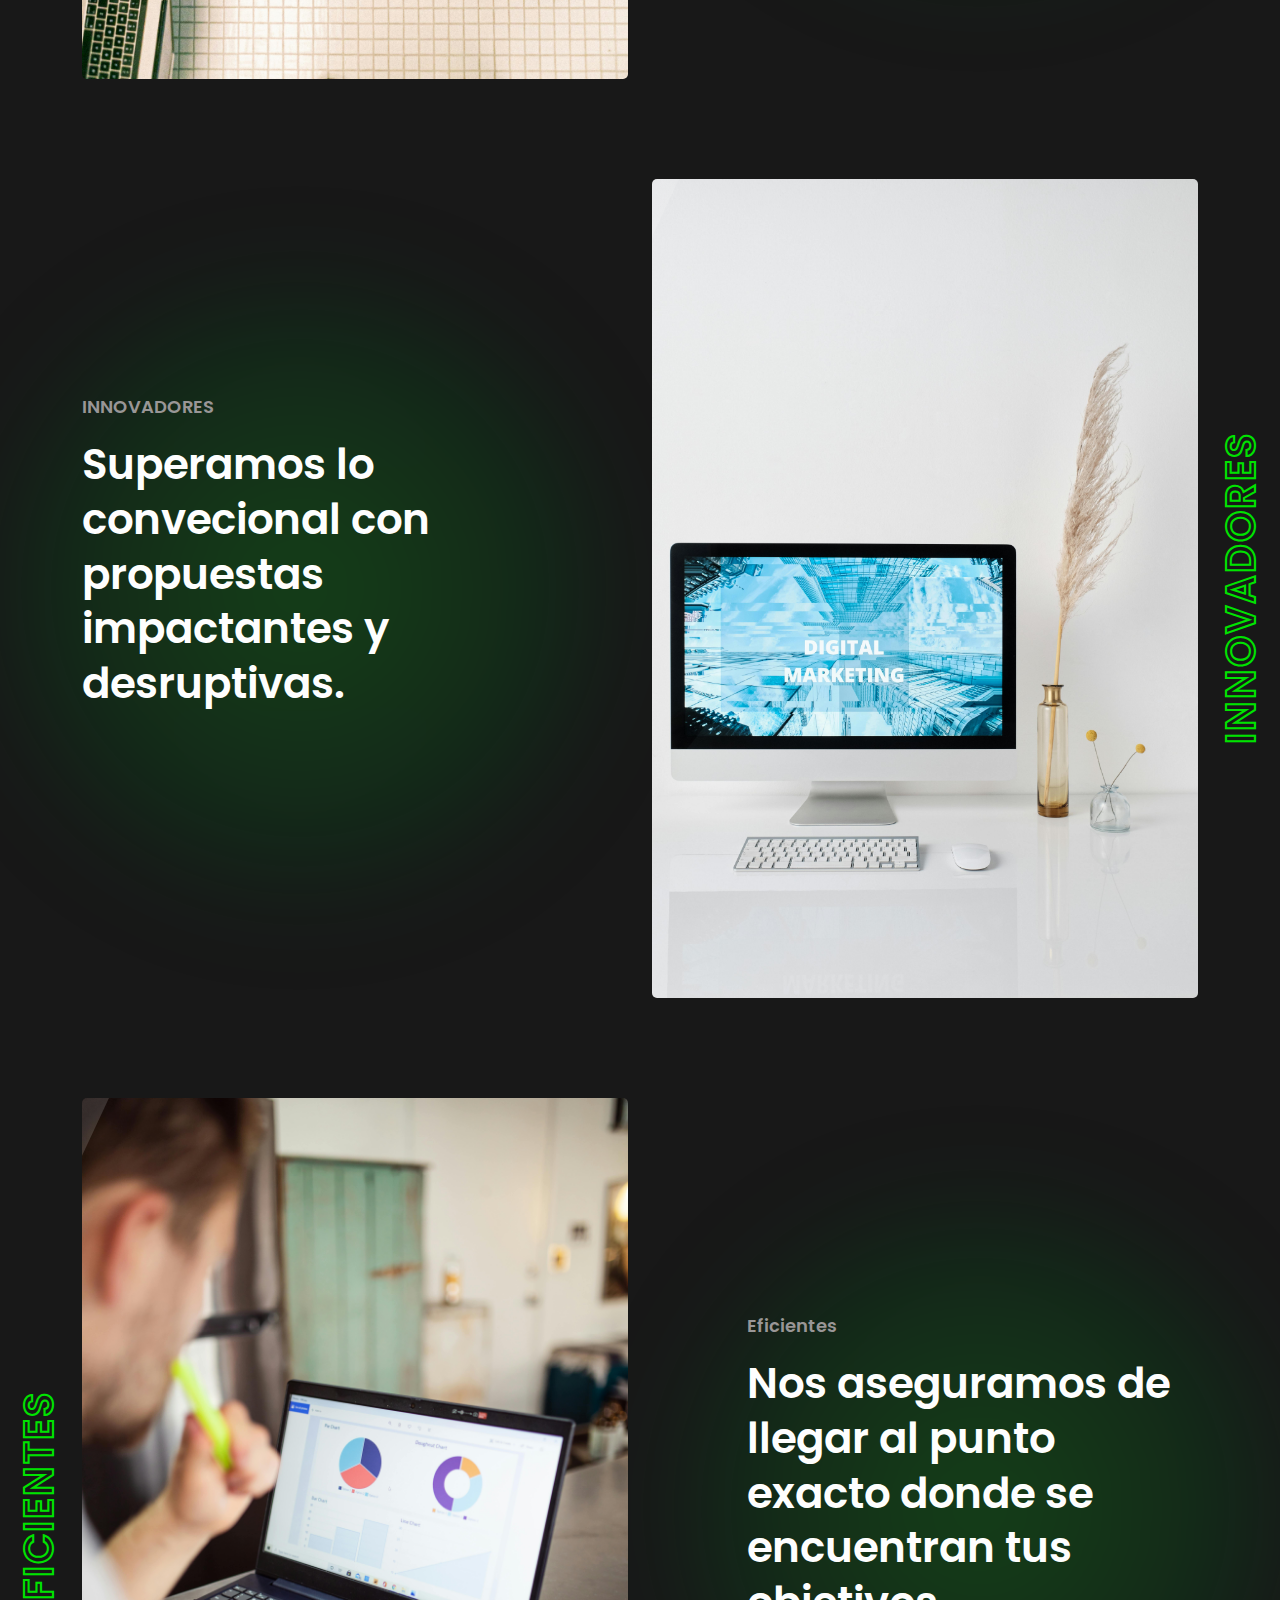
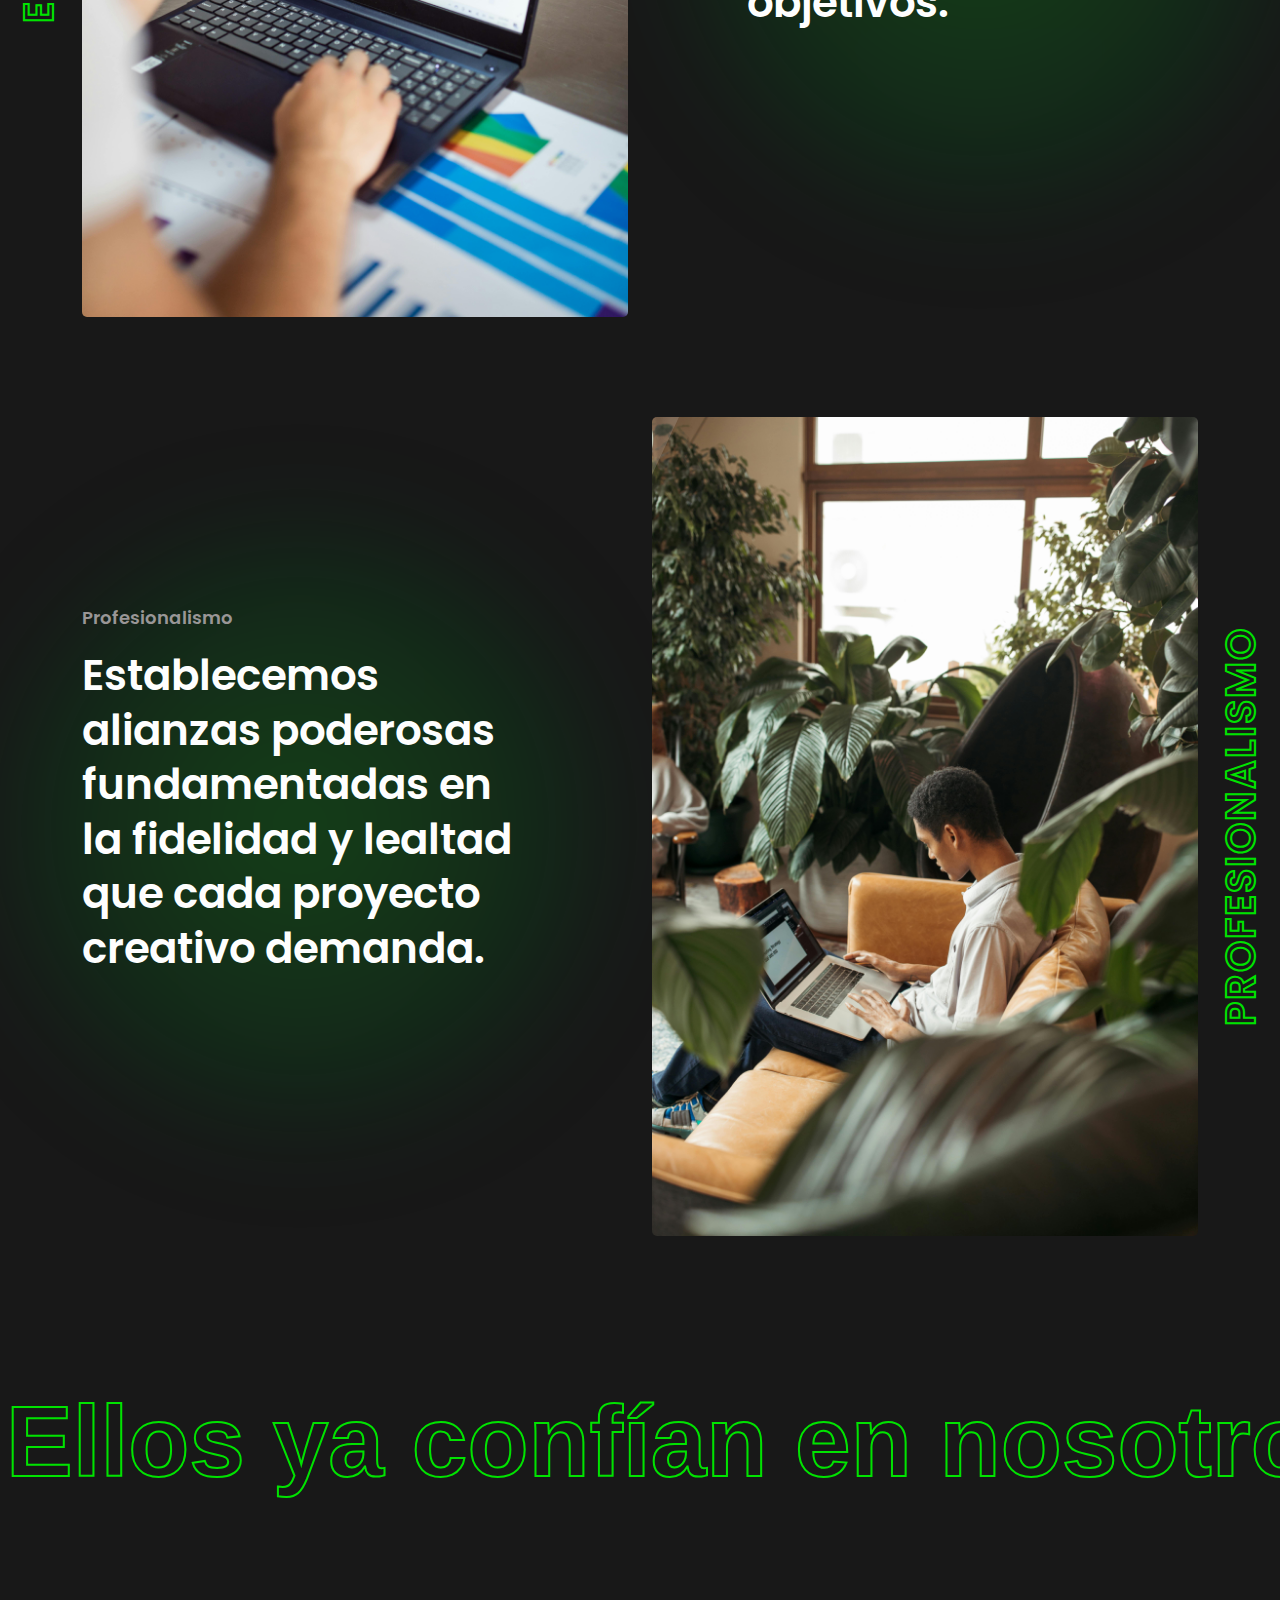
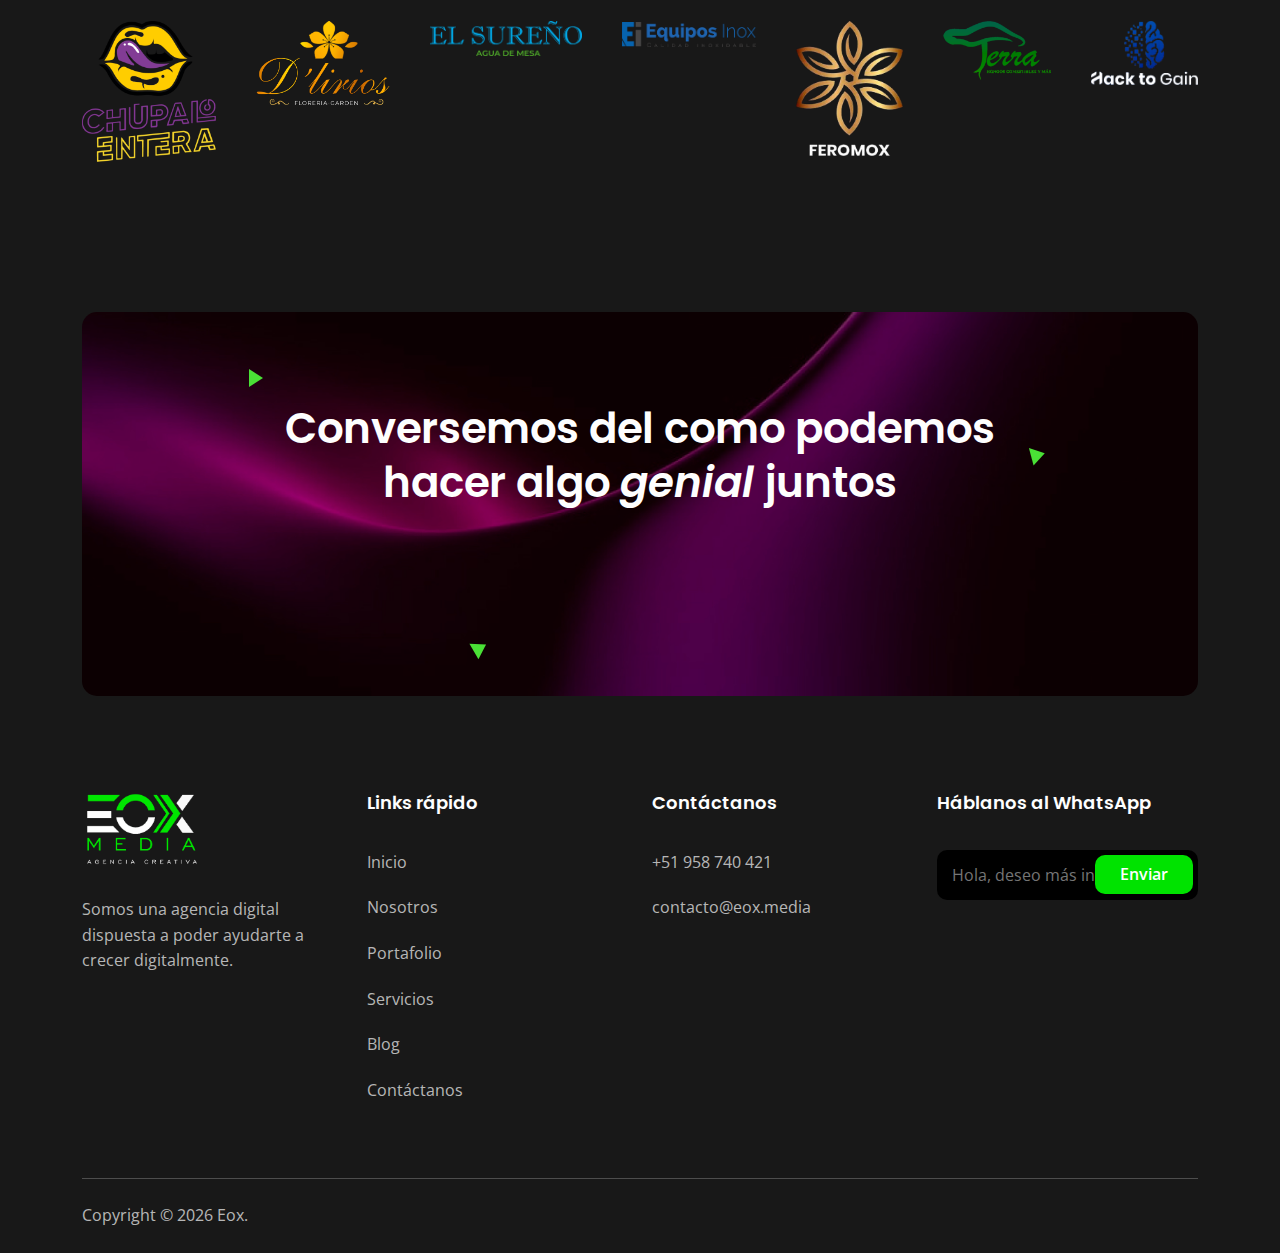
==== commit 5b88ffc2: "update" ====
--- a/about.html
+++ b/about.html
@@ -23,8 +23,8 @@
   <div class="cs-preloader cs-center">
     <div class="cs-preloader_in"></div>
   </div>
-   <!-- Start Header Section -->
-   <header class="cs-site_header cs-style1 text-uppercase cs-sticky_header">
+  <!-- Start Header Section -->
+  <header class="cs-site_header cs-style1 text-uppercase cs-sticky_header">
     <div class="cs-main_header">
       <div class="container">
         <div class="cs-main_header_in">
@@ -34,10 +34,11 @@
             </a>
           </div>
           <div class="cs-main_header_center">
-            <div class="cs-nav cs-primary_font">
+            <div class="cs-nav cs-primary_font cs-medium">
               <ul class="cs-nav_list">
                 <li><a href="index.html">Inicio</a></li>
                 <li><a href="about.html">Nosotros</a></li>
+                <li><a href="portafolio.html">Portafolio</a></li>
                 <li><a href="service.html">Servicios</a></li>
                 <li><a href="blog.html">Blog</a></li>
                 <li><a href="contact.html">Contáctanos</a></li>
@@ -74,92 +75,40 @@
       <div class="cs-side_header_box">
         <h3 class="cs-side_header_title cs-primary_color">¡Contáctanos!</h3>
         <ul class="cs-contact_info cs-style1 cs-mp0">
-          <li>
-            <svg width="18" height="18" viewBox="0 0 18 18" fill="none" xmlns="http://www.w3.org/2000/svg">
-              <path
-                d="M17 12.5C15.75 12.5 14.55 12.3 13.43 11.93C13.08 11.82 12.69 11.9 12.41 12.17L10.21 14.37C7.38 12.93 5.06 10.62 3.62 7.79L5.82 5.58C6.1 5.31 6.18 4.92 6.07 4.57C5.7 3.45 5.5 2.25 5.5 1C5.5 0.45 5.05 0 4.5 0H1C0.45 0 0 0.45 0 1C0 10.39 7.61 18 17 18C17.55 18 18 17.55 18 17V13.5C18 12.95 17.55 12.5 17 12.5ZM9 0V10L12 7H18V0H9Z"
-                fill="#17ff64" />
-            </svg>
-            <span>+51 999 999 999</span>
-          </li>
-          <li>
-            <svg width="20" height="18" viewBox="0 0 20 18" fill="none" xmlns="http://www.w3.org/2000/svg">
-              <path
-                d="M20 6.98V16C20 17.1 19.1 18 18 18H2C0.9 18 0 17.1 0 16V4C0 2.9 0.9 2 2 2H12.1C12.04 2.32 12 2.66 12 3C12 4.48 12.65 5.79 13.67 6.71L10 9L2 4V6L10 11L15.3 7.68C15.84 7.88 16.4 8 17 8C18.13 8 19.16 7.61 20 6.98ZM14 3C14 4.66 15.34 6 17 6C18.66 6 20 4.66 20 3C20 1.34 18.66 0 17 0C15.34 0 14 1.34 14 3Z"
-                fill="#17ff64" />
-            </svg>
-            <span>info@eox.com</span>
-          </li>
-          <li>
-            <svg width="14" height="20" viewBox="0 0 14 20" fill="none" xmlns="http://www.w3.org/2000/svg">
-              <path
-                d="M7 0C3.13 0 0 3.13 0 7C0 12.25 7 20 7 20C7 20 14 12.25 14 7C14 3.13 10.87 0 7 0ZM7 9.5C5.62 9.5 4.5 8.38 4.5 7C4.5 5.62 5.62 4.5 7 4.5C8.38 4.5 9.5 5.62 9.5 7C9.5 8.38 8.38 9.5 7 9.5Z"
-                fill="#17ff64" />
-            </svg>
-            <span>120 calle, 054 <br>Arequipa, Perú</span>
-          </li>
-        </ul>
-      </div>
-      <div class="cs-side_header_box">
-        <h3 class="cs-side_header_title cs-primary_color">Háblanos al WhastApp</h3>
-        <div class="cs-newsletter cs-style1">
-          <form action="#" class="cs-newsletter_form">
-            <input type="email" class="cs-newsletter_input" placeholder="Hola, deseo más info">
-            <a href="#" class="cs-newsletter_btn"><span>Enviar</span></a>
-          </form>
-        </div>
-      </div>
-    </div>
-  </div>
-  <!-- End Header Section -->
-  <div class="cs-side_header">
-    <button class="cs-close"></button>
-    <div class="cs-side_header_overlay"></div>
-    <div class="cs-side_header_in">
-      <div class="cs-side_header_shape"></div>
-      <a class="cs-site_branding" href="index.html">
-        <img src="assets/img/logo/eox_logo.png" alt="Logo">
-      </a>
-      <div class="cs-side_header_box">
-        <h2 class="cs-side_header_heading">¿Deseas contratar nuestros servicios? <br></h2>
-      </div>
-      <div class="cs-side_header_box">
-        <h3 class="cs-side_header_title cs-primary_color">¡Contáctanos!</h3>
-        <ul class="cs-contact_info cs-style1 cs-mp0">
-          <li>
-            <svg width="18" height="18" viewBox="0 0 18 18" fill="none" xmlns="http://www.w3.org/2000/svg">
-              <path
-                d="M17 12.5C15.75 12.5 14.55 12.3 13.43 11.93C13.08 11.82 12.69 11.9 12.41 12.17L10.21 14.37C7.38 12.93 5.06 10.62 3.62 7.79L5.82 5.58C6.1 5.31 6.18 4.92 6.07 4.57C5.7 3.45 5.5 2.25 5.5 1C5.5 0.45 5.05 0 4.5 0H1C0.45 0 0 0.45 0 1C0 10.39 7.61 18 17 18C17.55 18 18 17.55 18 17V13.5C18 12.95 17.55 12.5 17 12.5ZM9 0V10L12 7H18V0H9Z"
-                fill="#17ff64" />
-            </svg>
-            <span>+51 999 999 999</span>
-          </li>
-          <li>
-            <svg width="20" height="18" viewBox="0 0 20 18" fill="none" xmlns="http://www.w3.org/2000/svg">
-              <path
-                d="M20 6.98V16C20 17.1 19.1 18 18 18H2C0.9 18 0 17.1 0 16V4C0 2.9 0.9 2 2 2H12.1C12.04 2.32 12 2.66 12 3C12 4.48 12.65 5.79 13.67 6.71L10 9L2 4V6L10 11L15.3 7.68C15.84 7.88 16.4 8 17 8C18.13 8 19.16 7.61 20 6.98ZM14 3C14 4.66 15.34 6 17 6C18.66 6 20 4.66 20 3C20 1.34 18.66 0 17 0C15.34 0 14 1.34 14 3Z"
-                fill="#17ff64" />
-            </svg>
-            <span>info@eox.com</span>
-          </li>
-          <li>
-            <svg width="14" height="20" viewBox="0 0 14 20" fill="none" xmlns="http://www.w3.org/2000/svg">
-              <path
-                d="M7 0C3.13 0 0 3.13 0 7C0 12.25 7 20 7 20C7 20 14 12.25 14 7C14 3.13 10.87 0 7 0ZM7 9.5C5.62 9.5 4.5 8.38 4.5 7C4.5 5.62 5.62 4.5 7 4.5C8.38 4.5 9.5 5.62 9.5 7C9.5 8.38 8.38 9.5 7 9.5Z"
-                fill="#17ff64" />
-            </svg>
-            <span>120 calle, 054 <br>Arequipa, Perú</span>
-          </li>
-        </ul>
-      </div>
-      <div class="cs-side_header_box">
-        <h3 class="cs-side_header_title cs-primary_color">Envianos un mail</h3>
-        <div class="cs-newsletter cs-style1">
-          <form action="#" class="cs-newsletter_form">
-            <input type="email" class="cs-newsletter_input" placeholder="ejemplo@gmail.com">
-            <button class="cs-newsletter_btn"><span>Enviar</span></button>
-          </form>
-        </div>
+            <li>
+              <svg width="18" height="18" viewBox="0 0 18 18" fill="none" xmlns="http://www.w3.org/2000/svg">
+                <path
+                  d="M17 12.5C15.75 12.5 14.55 12.3 13.43 11.93C13.08 11.82 12.69 11.9 12.41 12.17L10.21 14.37C7.38 12.93 5.06 10.62 3.62 7.79L5.82 5.58C6.1 5.31 6.18 4.92 6.07 4.57C5.7 3.45 5.5 2.25 5.5 1C5.5 0.45 5.05 0 4.5 0H1C0.45 0 0 0.45 0 1C0 10.39 7.61 18 17 18C17.55 18 18 17.55 18 17V13.5C18 12.95 17.55 12.5 17 12.5ZM9 0V10L12 7H18V0H9Z"
+                  fill="#17ff64" />
+              </svg>
+              <span>+51 958 740 421</span>
+            </li>
+            <li>
+              <svg width="20" height="18" viewBox="0 0 20 18" fill="none" xmlns="http://www.w3.org/2000/svg">
+                <path
+                  d="M20 6.98V16C20 17.1 19.1 18 18 18H2C0.9 18 0 17.1 0 16V4C0 2.9 0.9 2 2 2H12.1C12.04 2.32 12 2.66 12 3C12 4.48 12.65 5.79 13.67 6.71L10 9L2 4V6L10 11L15.3 7.68C15.84 7.88 16.4 8 17 8C18.13 8 19.16 7.61 20 6.98ZM14 3C14 4.66 15.34 6 17 6C18.66 6 20 4.66 20 3C20 1.34 18.66 0 17 0C15.34 0 14 1.34 14 3Z"
+                  fill="#17ff64" />
+              </svg>
+              <span>contacto@eox.media</span>
+            </li>
+            <!-- Facebook -->
+            <li>
+              <svg width="18" height="18" viewBox="0 0 24 24" fill="none" xmlns="http://www.w3.org/2000/svg">
+                <path
+                  d="M22.675 0H1.325C0.59375 0 0 0.59375 0 1.325V22.675C0 23.4062 0.59375 24 1.325 24H12.8229V14.6925H9.83757V11.2367H12.8229V8.64125C12.8229 5.68 14.6332 4.07437 17.3172 4.07437C18.6667 4.07437 19.8846 4.19437 20.2057 4.24125V7.285H18.3012C16.751 7.285 16.4695 8.02875 16.4695 9.125V11.2342H20.0587L19.648 14.69H16.4695V24H22.675C23.4062 24 24 23.4062 24 22.675V1.325C24 0.59375 23.4062 0 22.675 0Z"
+                  fill="#17ff64" />
+              </svg>
+              <span>EOX Media - Marketing Digital para Negocios</span>
+            </li>
+            <li>
+                <svg xmlns="http://www.w3.org/2000/svg" width="18" height="18" viewBox="0 0 24 24" fill="none" stroke="#17ff64" stroke-width="2" stroke-linecap="round" stroke-linejoin="round" class="feather feather-instagram">
+                  <rect x="2" y="2" width="20" height="20" rx="5" ry="5"></rect>
+                  <path d="M16 11.37a4 4 0 1 1-2.88-2.88 4 4 0 0 1 2.88 2.88z"></path>
+                  <line x1="17.5" y1="6.5" x2="17.5" y2="6.5"></line>
+                </svg>
+                <span>Eox media</span>
+              </li>
+          </ul>          
       </div>
     </div>
   </div>
@@ -186,12 +135,8 @@
     <div class="cs-hero_social_wrap cs-left_side cs-primary_font cs-primary_color">
       <div class="cs-hero_social_title">Síguenos</div>
       <ul class="cs-hero_social_links">
-        <li>
-          <a href="">Facebook</a>
-        </li>
-        <li>
-          <a href="">Instagram</a>
-        </li>
+        <li><a href="https://www.facebook.com/eox.media?mibextid=LQQJ4d" target="_blank">Facebook</a></li>
+        <li><a href="https://www.instagram.com/eox.media?igsh=MWhwa2lnMnhleHYybA==" target="_blank">Instagram</a></li>
       </ul>
     </div>
   </div>
@@ -360,8 +305,8 @@
     </div>
   </section>
   <!-- End CTA -->
- <!-- Start Footer -->
- <footer class="cs-fooer">
+<!-- Start Footer -->
+<footer class="cs-fooer">
   <div class="cs-fooer_main">
     <div class="container">
       <div class="row">
@@ -369,7 +314,7 @@
           <div class="cs-footer_item">
             <div class="cs-text_widget">
               <img src="assets/img/logo/eox_logo.png" width="120px" alt="">
-              <p>Somos una agencia digital dispuesta a poder ayudarte a poder crecer digitalmente.</p>
+              <p>Somos una agencia digital dispuesta a poder ayudarte a crecer digitalmente.</p>
             </div>
           </div>
         </div>
@@ -379,7 +324,9 @@
             <ul class="cs-menu_widget cs-mp0">
               <li><a href="index.html">Inicio</a></li>
               <li><a href="about.html">Nosotros</a></li>
+              <li><a href="portafolio.html">Portafolio</a></li>
               <li><a href="service.html">Servicios</a></li>
+              <li><a href="about.html">Blog</a></li>
               <li><a href="contact.html">Contáctanos</a></li>
             </ul>
           </div>
@@ -388,7 +335,6 @@
           <div class="cs-footer_item">
             <h2 class="cs-widget_title">Contáctanos</h2>
             <ul class="cs-menu_widget cs-mp0">
-              <li>Urb. Sta Catalina N10 JLYR</li>
               <li>+51 958 740 421</li>
               <li>contacto@eox.media</li>
             </ul>
@@ -400,7 +346,10 @@
             <div class="cs-newsletter cs-style1">
               <form action="#" class="cs-newsletter_form">
                 <input type="email" class="cs-newsletter_input" placeholder="Hola, deseo más info">
-                <a href="#" class="cs-newsletter_btn"><span>Enviar</span></a>
+                <a href="https://wa.me/51958740421?text=Hola,%20deseo%20más%20info" class="cs-newsletter_btn"
+                  target="_blank">
+                  <span>Enviar</span>
+                </a>
               </form>
             </div>
           </div>
@@ -411,10 +360,10 @@
   <div class="container">
     <div class="cs-bottom_footer">
       <div class="cs-bottom_footer_left">
-        <div class="cs-copyright">Copyright © 2024 Eox.</div>
-      </div>
-    </div>
-  </div>
+        <div class="cs-copyright">Copyright © <span id="current-year"></span> Eox.</div>
+      </div>
+    </div>
+  </div>    
 </footer>
 <!-- End Footer -->
   <span class="cs-scrollup">
--- a/assets/css/style.css
+++ b/assets/css/style.css
@@ -876,7 +876,7 @@
 
 .cs-accent_bg,
 .cs-accent_bg_hover:hover {
-  background-color: #00e300;
+  background-color: #058005;
 }
 
 .cs-primary_bg,
@@ -1518,6 +1518,31 @@
     -webkit-transform: translateX(-100%);
             transform: translateX(-100%);
   }
+}
+
+.video-responsive {
+  position: relative;
+  padding-bottom: 46.25%; /* Mantiene la proporción 16:9 */
+  height: 0;
+  overflow: hidden;
+  max-width: 100%;
+  background: #000; /* Color de fondo opcional */
+}
+@media (max-width: 768px) {
+  .video-responsive video {
+    padding-bottom: 60.25%; /* Mantiene la proporción 16:9 */
+    overflow: hidden;
+    max-width: 100%;
+    background: #000; /* Color de fondo opcional */
+  }
+}
+.video-responsive video {
+  position: absolute;
+  top: 0;
+  left: 0;
+  width: 100%;
+  height: 100%;
+  object-fit: cover; /* Hace que el video cubra el área completa manteniendo la proporción */
 }
 
 .cs-video_block_1_wrap {
